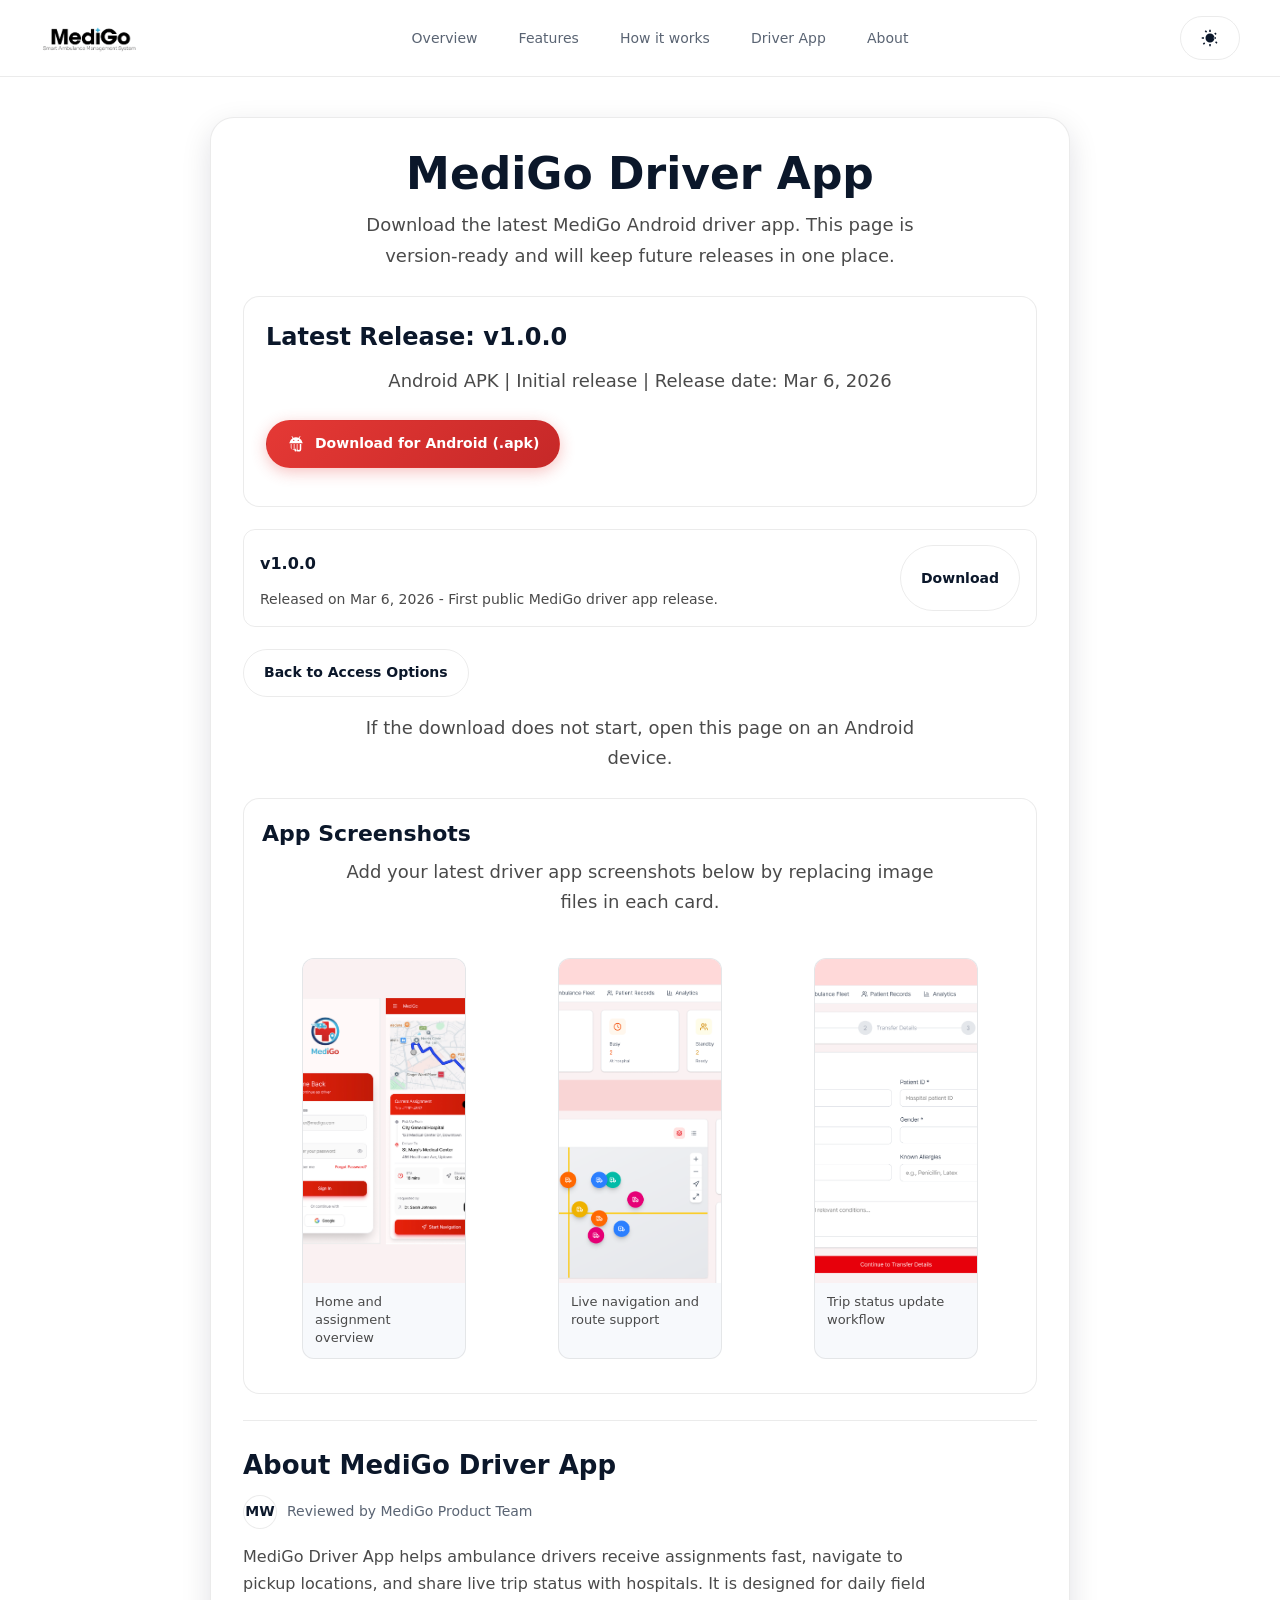
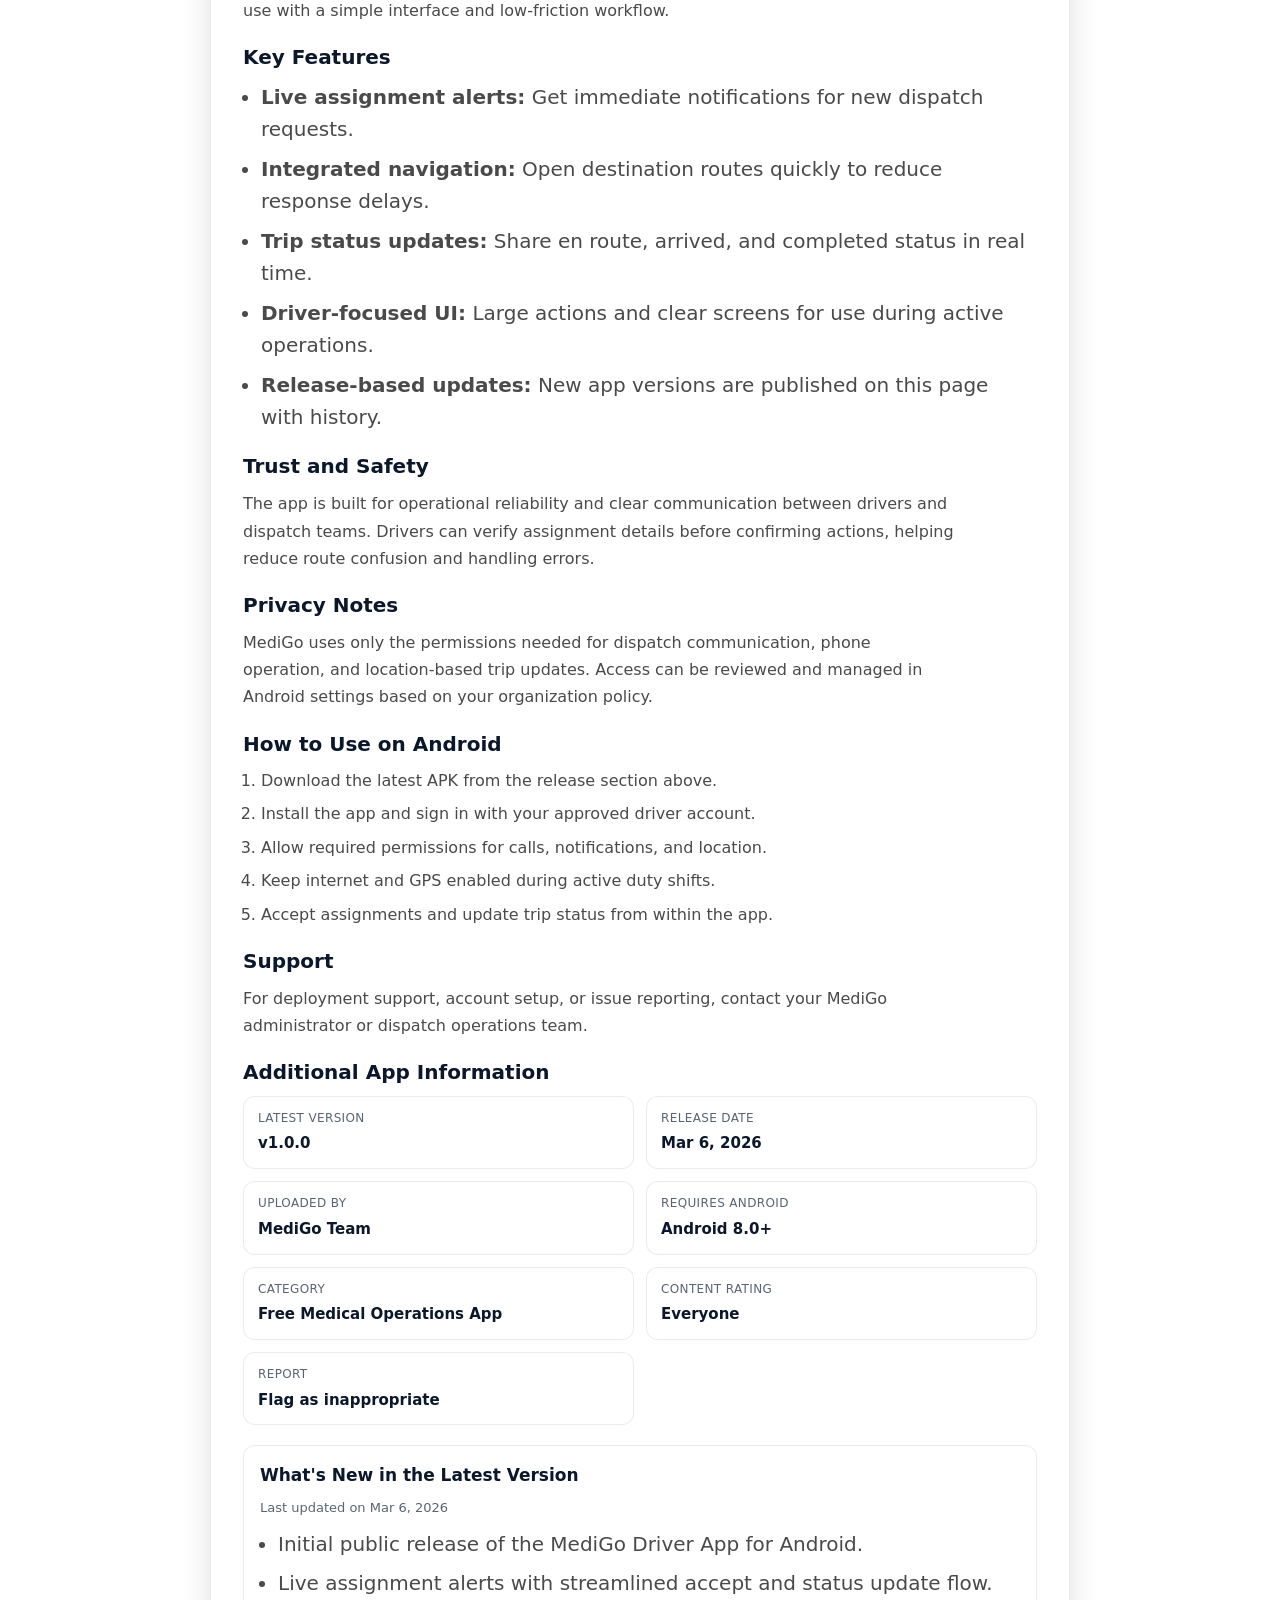
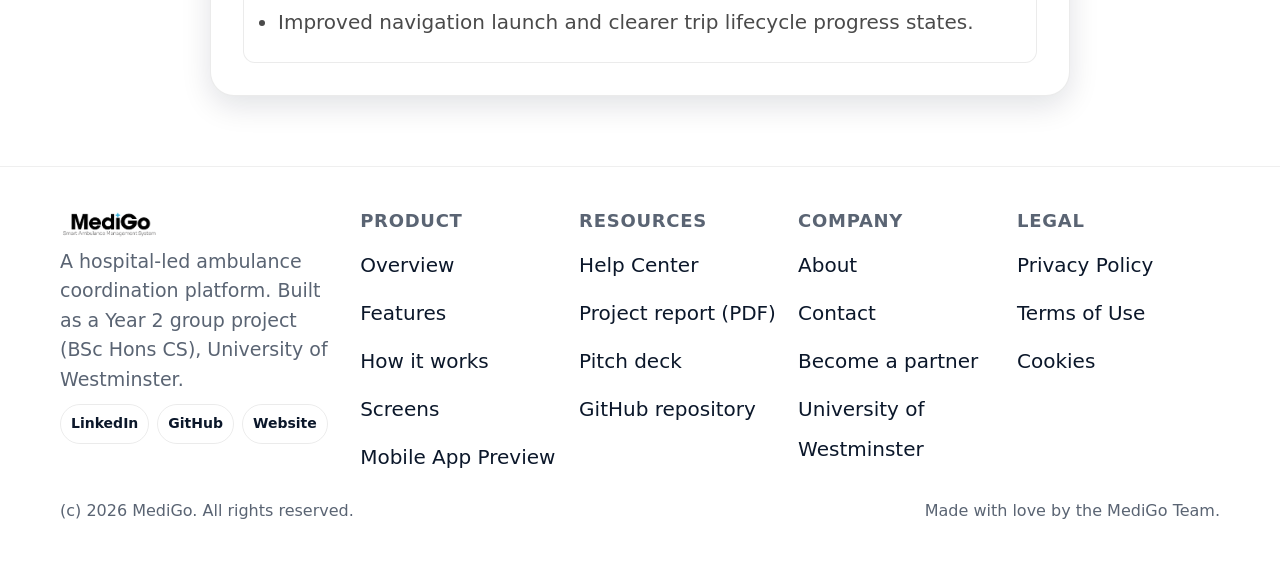
==== driver-app.html @ 5da628c3 "Refactor code structure for improved readability and maintainability" ====
<!DOCTYPE html>
<html lang="en">

<head>
  <meta charset="utf-8" />
  <meta name="viewport" content="width=device-width, initial-scale=1" />
  <title>MediGo Driver App Download</title>
  <meta name="description" content="Download the MediGo driver app for ambulance drivers." />
  <meta name="theme-color" content="#E53935" />
  <link rel="icon" href="./assets/images/ambulance-icon.png" />
  <link rel="stylesheet" href="style.css" />
  <script src="script.js" defer></script>
  <style>
    .driver-page {
      padding: 40px 0 70px;
    }

    .driver-download-card {
      max-width: 860px;
      margin: 0 auto;
      width: 100%;
      padding: 32px;
      border-radius: var(--radius-lg);
      background: var(--surface-elevated);
      border: 1px solid var(--border);
      box-shadow: var(--shadow);
    }

    .driver-download-card h1 {
      margin: 0 0 12px;
      font-size: clamp(30px, 5vw, 44px);
      line-height: 1.1;
      text-align: center;
    }

    .driver-download-card p {
      margin: 0 auto 24px;
      max-width: 52ch;
      color: var(--text-secondary);
      font-size: 18px;
      line-height: 1.7;
      text-align: center;
    }

    .latest-release {
      border: 1px solid var(--border);
      border-radius: var(--radius);
      padding: 22px;
      margin-bottom: 22px;
      background: var(--glass-bg);
    }

    .latest-release h2 {
      margin: 0 0 10px;
      font-size: 24px;
    }

    .release-meta {
      margin: 0 0 16px;
      color: var(--muted);
      font-size: 14px;
    }

    .driver-download-actions {
      display: flex;
      gap: 12px;
      flex-wrap: wrap;
      margin-bottom: 16px;
    }

    .android-icon {
      width: 18px;
      height: 18px;
      flex-shrink: 0;
    }

    .release-list {
      margin: 0 0 22px;
      padding: 0;
      list-style: none;
      display: flex;
      flex-direction: column;
      gap: 12px;
    }

    .release-item {
      border: 1px solid var(--border);
      border-radius: 12px;
      padding: 14px 16px;
      display: flex;
      justify-content: space-between;
      align-items: center;
      flex-wrap: wrap;
      gap: 12px;
    }

    .release-item h3 {
      margin: 0 0 4px;
      font-size: 16px;
    }

    .release-item p {
      margin: 0;
      text-align: left;
      font-size: 14px;
    }

    .screenshots-block {
      margin: 18px 0 24px;
      border: 1px solid var(--border);
      border-radius: var(--radius);
      padding: 18px;
      background: var(--glass-bg);
    }

    .screenshots-block h3 {
      margin: 0 0 6px;
      font-size: 22px;
    }

    .screenshots-sub {
      margin: 0 0 14px;
      color: var(--muted);
      font-size: 14px;
      text-align: left;
      max-width: none;
    }

    .screenshots-grid {
      display: grid;
      grid-template-columns: repeat(3, minmax(180px, 1fr));
      gap: 12px;
    }

    .screenshot-card {
      border: 1px solid var(--border);
      border-radius: 12px;
      overflow: hidden;
      background: var(--surface);
    }

    .screenshot-card img {
      width: 100%;
      aspect-ratio: 9 / 18;
      object-fit: cover;
      display: block;
      background: linear-gradient(145deg, var(--surface), var(--bg-secondary));
    }

    .screenshot-card figcaption {
      padding: 10px 12px;
      color: var(--text-secondary);
      font-size: 13px;
      line-height: 1.4;
    }

    .driver-download-note {
      color: var(--muted);
      font-size: 14px;
      margin: 0;
      text-align: left;
    }

    .info-block {
      margin-top: 26px;
      border-top: 1px solid var(--border);
      padding-top: 24px;
    }

    .info-block h2 {
      margin: 0 0 10px;
      font-size: 26px;
    }

    .info-block h3 {
      margin: 18px 0 8px;
      font-size: 20px;
    }

    .info-block p {
      margin: 0 0 14px;
      max-width: 70ch;
      text-align: left;
      font-size: 16px;
    }

    .review-meta {
      display: flex;
      align-items: center;
      gap: 10px;
      margin: 0 0 14px;
      color: var(--muted);
      font-size: 14px;
    }

    .review-avatar {
      width: 34px;
      height: 34px;
      border-radius: 50%;
      display: inline-grid;
      place-items: center;
      background: var(--glass-bg);
      border: 1px solid var(--border);
      color: var(--text);
      font-weight: 700;
      font-size: 14px;
    }

    .feature-list,
    .steps-list {
      margin: 0 0 14px;
      padding-left: 18px;
      color: var(--text-secondary);
    }

    .feature-list li,
    .steps-list li {
      margin-bottom: 8px;
      line-height: 1.6;
    }

    .meta-grid {
      display: grid;
      grid-template-columns: repeat(2, minmax(220px, 1fr));
      gap: 12px;
      margin: 8px 0 20px;
    }

    .meta-item {
      border: 1px solid var(--border);
      border-radius: 12px;
      padding: 12px 14px;
      background: var(--glass-bg);
    }

    .meta-item .label {
      display: block;
      font-size: 12px;
      color: var(--muted);
      margin-bottom: 4px;
      letter-spacing: 0.03em;
      text-transform: uppercase;
    }

    .meta-item .value {
      font-size: 15px;
      color: var(--text);
      font-weight: 600;
      line-height: 1.5;
    }

    .whats-new {
      border: 1px solid var(--border);
      border-radius: 12px;
      padding: 16px;
      background: var(--glass-bg);
      margin-top: 8px;
    }

    .whats-new h4 {
      margin: 0 0 8px;
      font-size: 17px;
    }

    .whats-new .updated-at {
      margin: 0 0 10px;
      color: var(--muted);
      font-size: 13px;
      text-align: left;
    }

    .whats-new ul {
      margin: 0;
      padding-left: 18px;
      color: var(--text-secondary);
    }

    .whats-new li {
      margin-bottom: 8px;
      line-height: 1.55;
    }

    @media (max-width: 700px) {
      .meta-grid {
        grid-template-columns: 1fr;
      }

      .screenshots-grid {
        grid-template-columns: 1fr;
      }
    }
  </style>
</head>

<body>
  <a href="#main" class="skip-link">Skip to content</a>

  <svg class="svg-sprite" aria-hidden="true">
    <symbol id="i-menu" viewBox="0 0 24 24">
      <path fill="currentColor" d="M3 6h18v2H3V6Zm0 5h18v2H3v-2Zm0 5h18v2H3v-2Z" />
    </symbol>
    <symbol id="i-arrow" viewBox="0 0 24 24">
      <path fill="currentColor" d="m9 6l6 6l-6 6V6Z" />
    </symbol>
    <symbol id="i-sun" viewBox="0 0 24 24">
      <path fill="currentColor"
        d="M6.76 4.84L4.96 3.05l1.41-1.41l1.79 1.8L6.76 4.84ZM1 13h3v-2H1v2Zm10 10h2v-3h-2v3Zm9-10v-2h-3v2h3Zm-2.36-6.95l1.41-1.41l1.8 1.79l-1.41 1.41l-1.8-1.79ZM12 6a6 6 0 1 1 0 12a6 6 0 0 1 0-12Zm-1-5h2v3h-2V1ZM4.22 17.78l-1.8 1.79l1.41 1.41l1.79-1.8l-1.4-1.4ZM18.78 17.78l1.79 1.8l1.41-1.41l-1.8-1.79l-1.4 1.4Z" />
    </symbol>
    <symbol id="i-moon" viewBox="0 0 24 24">
      <path fill="currentColor" d="M21 12.79A9 9 0 1 1 11.21 3A7 7 0 0 0 21 12.79Z" />
    </symbol>
  </svg>

  <header>
    <a class="logo" href="index.html">
      <img id="header-logo-light" src="./assets/images/ambulance-logo1.png" alt="ambulance-logo"
        class="logo-img logo-light" />
      <img id="header-logo-dark" src="./assets/images/ambulance-logo2.png" alt="ambulance-logo"
        class="logo-img logo-dark" />
    </a>
    <nav id="nav" aria-label="Primary">
      <a href="index.html#overview">Overview</a>
      <a href="index.html#features">Features</a>
      <a href="index.html#how">How it works</a>
      <a href="index.html#download" aria-current="page">Driver App</a>
      <a href="about.html">About</a>
    </nav>
    <div class="actions">
      <button class="btn btn-outline theme-toggle" type="button" aria-label="Switch to dark mode">
        <svg width="18" height="18" class="sun">
          <use href="#i-sun" />
        </svg>
        <svg width="18" height="18" class="moon">
          <use href="#i-moon" />
        </svg>
      </button>
      <button id="menu-toggle" class="menu-toggle" aria-label="Toggle menu">
        <svg width="20" height="20">
          <use href="#i-menu" />
        </svg>
      </button>
    </div>
  </header>

  <main id="main" class="driver-page">
    <div class="container">
      <section class="driver-download-card" aria-labelledby="driver-download-title">
        <h1 id="driver-download-title">MediGo Driver App</h1>
        <p>
          Download the latest MediGo Android driver app. This page is version-ready and will keep future releases in
          one place.
        </p>

        <section class="latest-release" aria-labelledby="latest-release-title">
          <h2 id="latest-release-title">Latest Release: v1.0.0</h2>
          <p class="release-meta">Android APK | Initial release | Release date: Mar 6, 2026</p>
          <div class="driver-download-actions">
            <a class="btn btn-primary"
              href="https://firebasestorage.googleapis.com/v0/b/medigo-cs03.firebasestorage.app/o/app-release.apk?alt=media&token=9f7e5827-1c1a-4cfd-a7e0-a17cd33dbfe7"
              target="_blank" rel="noopener noreferrer">
              <svg class="android-icon" viewBox="0 0 24 24" aria-hidden="true">
                <path fill="currentColor"
                  d="M7.4 4.2L6 1.8l.8-.5l1.4 2.4A8.8 8.8 0 0 1 12 3c1.3 0 2.6.3 3.8.7l1.4-2.4l.8.5l-1.4 2.4A8.9 8.9 0 0 1 21 11H3a8.9 8.9 0 0 1 4.4-6.8ZM9 8a.8.8 0 1 0 0-1.6A.8.8 0 0 0 9 8Zm6 0a.8.8 0 1 0 0-1.6A.8.8 0 0 0 15 8ZM4 12h2v6.5a1.5 1.5 0 0 0 3 0V12h1v8.5a1.5 1.5 0 0 0 3 0V12h1v6.5a1.5 1.5 0 0 0 3 0V12h2v6.5a3.5 3.5 0 0 1-7 0v-2.1a3.5 3.5 0 0 1-7 0V12Z" />
              </svg>
              Download for Android (.apk)
            </a>
          </div>
        </section>

        <ul class="release-list" aria-label="App release history">
          <li class="release-item">
            <div>
              <h3>v1.0.0</h3>
              <p>Released on Mar 6, 2026 - First public MediGo driver app release.</p>
            </div>
            <a class="btn btn-outline"
              href="https://firebasestorage.googleapis.com/v0/b/medigo-cs03.firebasestorage.app/o/app-release.apk?alt=media&token=9f7e5827-1c1a-4cfd-a7e0-a17cd33dbfe7"
              target="_blank" rel="noopener noreferrer">
              Download
            </a>
          </li>
          <!-- Add future versions here by copying one .release-item block -->
        </ul>

        <div class="driver-download-actions">
          <a class="btn btn-outline" href="index.html#download">Back to Access Options</a>
        </div>
        <p class="driver-download-note">If the download does not start, open this page on an Android device.</p>

        <section class="screenshots-block" aria-labelledby="screenshots-title">
          <h3 id="screenshots-title">App Screenshots</h3>
          <p class="screenshots-sub">
            Add your latest driver app screenshots below by replacing image files in each card.
          </p>
          <div class="screenshots-grid">
            <figure class="screenshot-card">
              <img src="./assets/images/mobile-app.png" alt="Driver app screenshot 1" loading="lazy" />
              <figcaption>Home and assignment overview</figcaption>
            </figure>
            <figure class="screenshot-card">
              <img src="./assets/images/dashboard.png" alt="Driver app screenshot 2" loading="lazy" />
              <figcaption>Live navigation and route support</figcaption>
            </figure>
            <figure class="screenshot-card">
              <img src="./assets/images/dispatch-console.png" alt="Driver app screenshot 3" loading="lazy" />
              <figcaption>Trip status update workflow</figcaption>
            </figure>
          </div>
        </section>

        <article class="info-block" aria-labelledby="about-driver-app">
          <h2 id="about-driver-app">About MediGo Driver App</h2>
          <div class="review-meta">
            <span class="review-avatar" aria-hidden="true">MW</span>
            <span>Reviewed by MediGo Product Team</span>
          </div>
          <p>
            MediGo Driver App helps ambulance drivers receive assignments fast, navigate to pickup locations, and share
            live trip status with hospitals. It is designed for daily field use with a simple interface and low-friction
            workflow.
          </p>

          <h3>Key Features</h3>
          <ul class="feature-list">
            <li><strong>Live assignment alerts:</strong> Get immediate notifications for new dispatch requests.</li>
            <li><strong>Integrated navigation:</strong> Open destination routes quickly to reduce response delays.</li>
            <li><strong>Trip status updates:</strong> Share en route, arrived, and completed status in real time.</li>
            <li><strong>Driver-focused UI:</strong> Large actions and clear screens for use during active operations.</li>
            <li><strong>Release-based updates:</strong> New app versions are published on this page with history.</li>
          </ul>

          <h3>Trust and Safety</h3>
          <p>
            The app is built for operational reliability and clear communication between drivers and dispatch teams.
            Drivers can verify assignment details before confirming actions, helping reduce route confusion and handling
            errors.
          </p>

          <h3>Privacy Notes</h3>
          <p>
            MediGo uses only the permissions needed for dispatch communication, phone operation, and location-based trip
            updates. Access can be reviewed and managed in Android settings based on your organization policy.
          </p>

          <h3>How to Use on Android</h3>
          <ol class="steps-list">
            <li>Download the latest APK from the release section above.</li>
            <li>Install the app and sign in with your approved driver account.</li>
            <li>Allow required permissions for calls, notifications, and location.</li>
            <li>Keep internet and GPS enabled during active duty shifts.</li>
            <li>Accept assignments and update trip status from within the app.</li>
          </ol>

          <h3>Support</h3>
          <p>
            For deployment support, account setup, or issue reporting, contact your MediGo administrator or dispatch
            operations team.
          </p>

          <h3>Additional App Information</h3>
          <div class="meta-grid" aria-label="Additional app information">
            <div class="meta-item">
              <span class="label">Latest Version</span>
              <span class="value">v1.0.0</span>
            </div>
            <div class="meta-item">
              <span class="label">Release Date</span>
              <span class="value">Mar 6, 2026</span>
            </div>
            <div class="meta-item">
              <span class="label">Uploaded By</span>
              <span class="value">MediGo Team</span>
            </div>
            <div class="meta-item">
              <span class="label">Requires Android</span>
              <span class="value">Android 8.0+</span>
            </div>
            <div class="meta-item">
              <span class="label">Category</span>
              <span class="value">Free Medical Operations App</span>
            </div>
            <div class="meta-item">
              <span class="label">Content Rating</span>
              <span class="value">Everyone</span>
            </div>
            <div class="meta-item">
              <span class="label">Report</span>
              <span class="value">Flag as inappropriate</span>
            </div>
          </div>

          <div class="whats-new" aria-label="Latest release changelog">
            <h4>What's New in the Latest Version</h4>
            <p class="updated-at">Last updated on Mar 6, 2026</p>
            <ul>
              <li>Initial public release of the MediGo Driver App for Android.</li>
              <li>Live assignment alerts with streamlined accept and status update flow.</li>
              <li>Improved navigation launch and clearer trip lifecycle progress states.</li>
            </ul>
          </div>
        </article>
      </section>
    </div>
  </main>

  <footer>
    <div class="container">
      <div class="footer-grid">
        <div class="footer-brand">
          <div class="brand-row">
            <img id="footer-logo-light" src="./assets/images/ambulance-logo1.png" alt="ambulance-logo"
              class="logo-img logo-light" />
            <img id="footer-logo-dark" src="./assets/images/ambulance-logo2.png" alt="ambulance-logo"
              class="logo-img logo-dark" />
          </div>
          <p class="note">
            A hospital-led ambulance coordination platform. Built as a Year 2
            group project (BSc Hons CS), University of Westminster.
          </p>
          <div class="footer-social">
            <a class="btn btn-outline sm" href="#" target="_blank" rel="noopener">LinkedIn</a>
            <a class="btn btn-outline sm" href="https://github.com/SDGP-03/MediGo" target="_blank"
              rel="noopener">GitHub</a>
            <a class="btn btn-outline sm" href="#" target="_blank" rel="noopener">Website</a>
          </div>
        </div>

        <div class="footer-col">
          <h4>Product</h4>
          <ul class="footer-links">
            <li><a href="index.html#overview">Overview</a></li>
            <li><a href="index.html#features">Features</a></li>
            <li><a href="index.html#how">How it works</a></li>
            <li><a href="index.html#screens">Screens</a></li>
            <li><a href="index.html#download">Mobile App Preview</a></li>
          </ul>
        </div>

        <div class="footer-col">
          <h4>Resources</h4>
          <ul class="footer-links">
            <li><a href="index.html#faq">Help Center</a></li>
            <li><a href="#" target="_blank" rel="noopener">Project report (PDF)</a></li>
            <li><a href="#" target="_blank" rel="noopener">Pitch deck</a></li>
            <li><a href="#" target="_blank" rel="noopener">GitHub repository</a></li>
          </ul>
        </div>

        <div class="footer-col">
          <h4>Company</h4>
          <ul class="footer-links">
            <li><a href="about.html">About</a></li>
            <li><a href="index.html#contact">Contact</a></li>
            <li><a href="index.html#contact">Become a partner</a></li>
            <li>
              <a href="https://www.westminster.ac.uk/" target="_blank" rel="noopener">University of Westminster</a>
            </li>
          </ul>
        </div>

        <div class="footer-col">
          <h4>Legal</h4>
          <ul class="footer-links">
            <li><a href="#" target="_blank" rel="noopener">Privacy Policy</a></li>
            <li><a href="#" target="_blank" rel="noopener">Terms of Use</a></li>
            <li><a href="#" target="_blank" rel="noopener">Cookies</a></li>
          </ul>
        </div>
      </div>

      <div class="footer-bottom">
        <div>(c) <span id="year"></span> MediGo. All rights reserved.</div>
        <div>Made with love by the MediGo Team.</div>
      </div>
    </div>
  </footer>

  <button class="to-top" aria-label="Back to top" title="Back to top">
    <svg width="18" height="18" class="flip">
      <use href="#i-arrow" />
    </svg>
  </button>
</body>

</html>
---- style.css ----
/* ========== CSS RESET ========== */
*,
*::before,
*::after {
  box-sizing: border-box;
}

html:focus-within {
  scroll-behavior: smooth;
}

body {
  margin: 0;
  font-family: Inter, system-ui, -apple-system, Segoe UI, Roboto, Helvetica,
    Arial, "Apple Color Emoji", "Segoe UI Emoji";
  color: var(--text);
  background: var(--bg);
  line-height: 1.55;
}

img,
svg {
  display: block;
  max-width: 100%;
  height: auto;
}

a {
  color: inherit;
  text-decoration: none;
}

button,
input,
select,
textarea {
  font: inherit;
  color: inherit;
}

p {
  font-size: 20px;
}

ul li {
  font-size: 20px;
  line-height: 2.5rem;
}

/* ========== THEME BASE - SQ3.IO STYLE ========== */
:root {
  /* Brand Colors */
  --brand: #e53935;
  --brand-600: #d32f2f;
  --brand-700: #c62828;
  --accent: #14b8a6;

  /* Dark Theme (Default - sq3.io style) */
  --bg: #0a0a0a;
  --bg-secondary: #111111;
  --surface: #141414;
  --surface-elevated: #1a1a1a;
  --text: #ffffff;
  --text-secondary: #a1a1a1;
  --muted: #888888;
  --border: rgba(255, 255, 255, 0.08);
  --border-hover: rgba(255, 255, 255, 0.15);

  /* Glassmorphism */
  --glass-bg: rgba(255, 255, 255, 0.03);
  --glass-border: rgba(255, 255, 255, 0.06);
  --glass-shadow: 0 8px 32px rgba(0, 0, 0, 0.4);

  /* Effects */
  --success: #22c55e;
  --warning: #f59e0b;
  --glow: 0 0 40px rgba(229, 57, 53, 0.15);
  --shadow: 0 20px 50px rgba(0, 0, 0, 0.5);
  --radius: 16px;
  --radius-lg: 24px;
  --container: 1200px;
}

/* Light theme (when toggled) */
[data-theme="light"] {
  --bg: #ffffff;
  --bg-secondary: #f8f9fa;
  --surface: #f3f4f6;
  --surface-elevated: #ffffff;
  --text: #0a0a0a;
  --text-secondary: #4a4a4a;
  --muted: #6b7280;
  --border: rgba(0, 0, 0, 0.08);
  --border-hover: rgba(0, 0, 0, 0.15);
  --glass-bg: rgba(255, 255, 255, 0.8);
  --glass-border: rgba(0, 0, 0, 0.06);
  --glass-shadow: 0 8px 32px rgba(0, 0, 0, 0.1);
  --shadow: 0 20px 50px rgba(0, 0, 0, 0.1);
  --glow: 0 0 40px rgba(229, 57, 53, 0.1);
}

/* Remove system preference override - now dark is default */


/* ========== LAYOUT ========== */
.container {
  width: 100%;
  max-width: var(--container);
  margin: 0 auto;
  padding: 0 20px;
}

.surface {
  background: var(--surface);
  border-radius: var(--radius);
  box-shadow: var(--shadow);
}

.svg-sprite {
  position: absolute;
  width: 0;
  height: 0;
  overflow: hidden;
}

.toolbar {
  padding: 12px;
  margin-bottom: 12px;
  display: flex;
  flex-wrap: wrap;
  gap: 10px;
  align-items: center;
  justify-content: space-between;
}

.pad-18 {
  padding: 18px;
}

.benefits {
  display: grid;
  grid-template-columns: repeat(2, 1fr);
  gap: 16px;
}

.row-flex {
  display: flex;
  align-items: center;
  gap: 10px;
}

.btn-row {
  display: flex;
  gap: 8px;
  margin-top: 10px;
}

/* ========== HEADER ========== */
.skip-link {
  position: absolute;
  left: -9999px;
  top: auto;
  width: 1px;
  height: 1px;
  overflow: hidden;
}

.skip-link:focus {
  position: fixed;
  left: 16px;
  top: 16px;
  width: auto;
  height: auto;
  padding: 10px 14px;
  background: var(--text);
  color: var(--bg);
  border-radius: 8px;
  z-index: 9999;
}

header {
  display: flex;
  justify-content: space-between;
  padding: 16px 40px;
  align-items: center;
  position: sticky;
  top: 0;
  backdrop-filter: saturate(180%) blur(20px);
  -webkit-backdrop-filter: saturate(180%) blur(20px);
  background: rgba(10, 10, 10, 0.85);
  border-bottom: 1px solid var(--border);
  z-index: 100;
}

[data-theme="light"] header {
  background: rgba(255, 255, 255, 0.85);
}

.logo {
  display: inline-flex;
  align-items: center;
  gap: 10px;
  font-weight: 800;
  letter-spacing: 0.3px;
}

.logo-img {
  width: 100px;
  border-radius: 10px;
  object-fit: contain;
  flex-shrink: 0;
}

/* Dark theme default - show dark logo */
.logo-light {
  display: none;
}

.logo-dark {
  display: block;
}

/* Light theme - show light logo */
[data-theme="light"] .logo-light {
  display: block;
}

[data-theme="light"] .logo-dark {
  display: none;
}

nav a {
  padding: 10px 18px;
  border-radius: 100px;
  font-size: 14px;
  font-weight: 500;
  color: var(--muted);
  transition: all 0.3s ease;
}

nav a:hover,
nav a:focus {
  color: var(--text);
  background: var(--glass-bg);
}

.actions {
  display: flex;
  align-items: center;
  gap: 10px;
}

.btn {
  display: inline-flex;
  align-items: center;
  justify-content: center;
  gap: 10px;
  padding: 12px 20px;
  border-radius: 100px;
  border: 1px solid transparent;
  cursor: pointer;
  transition: all 0.3s cubic-bezier(0.16, 1, 0.3, 1);
  font-weight: 600;
  font-size: 14px;
}

.btn-primary {
  background: var(--brand);
  color: #fff;
  box-shadow: 0 4px 20px rgba(229, 57, 53, 0.3);
}

.btn-primary:hover {
  background: var(--brand-600);
  transform: translateY(-2px);
  box-shadow: 0 8px 30px rgba(229, 57, 53, 0.4);
}

.btn-outline {
  border-color: var(--border);
  color: var(--text);
  background: transparent;
}

.btn-outline:hover {
  border-color: var(--border-hover);
  background: var(--glass-bg);
  transform: translateY(-2px);
}

.btn.sm {
  padding: 8px 10px;
  font-weight: 700;
}

.menu-toggle {
  display: none;
  border: 1px solid rgba(120, 130, 150, 0.3);
  background: transparent;
  border-radius: 10px;
  padding: 8px 10px;
}

@media (max-width: 1024px) {
  header {
    padding: 14px;
  }

  nav {
    display: none;
    flex-direction: column;
    position: fixed;
    top: 75px;
    left: 0;
    background: var(--bg);
    z-index: 1000;
    width: 100%;
    text-align: center;
    padding-right: 2rem;
  }

  nav a {
    padding: 10px;
  }

  nav.show {
    display: flex;
  }

  .menu-toggle {
    display: block;
  }
}

/* ========== HERO ========== */
.hero {
  padding: 40px 0 20px;
}

.hero .container {
  display: grid;
  grid-template-columns: 1.05fr 0.95fr;
  gap: 40px;
  align-items: center;
}

.eyebrow {
  display: inline-flex;
  align-items: center;
  gap: 8px;
  padding: 6px 10px;
  border-radius: 999px;
  background: color-mix(in oklab, var(--brand) 15%, transparent);
  color: var(--brand-700);
  font-weight: 700;
}

.hero h1 {
  font-size: clamp(32px, 5vw, 54px);
  line-height: 1.05;
  margin: 14px 0 16px;
  letter-spacing: -0.02em;
}

.hero p {
  color: var(--muted);
  font-size: clamp(18px, 2.2vw, 20px);
  margin: 0 0 22px;
}

.cta-row {
  display: flex;
  flex-wrap: wrap;
  gap: 12px;
  align-items: center;
}

.trust-row {
  display: flex;
  gap: 18px;
  align-items: center;
  margin-top: 16px;
  color: var(--muted);
  font-size: 18px;
}

.kpis {
  display: grid;
  grid-template-columns: repeat(3, minmax(120px, 1fr));
  gap: 14px;
  margin-top: 20px;
}

.kpis .tile {
  padding: 14px 16px;
  border-radius: 14px;
  background: var(--surface);
}

.kpis .num {
  font-weight: 900;
  font-size: 24px;
}

.kpis .label {
  color: var(--muted);
  font-size: 18px;
}

/* Phone mock */
.phone {
  position: relative;
  width: min(360px, 100%);
  margin-inline: auto;
  aspect-ratio: 9/19.5;
  border-radius: 34px;
  background: linear-gradient(180deg, #0e1220, #12192b);
  border: 8px solid #111827;
  box-shadow: 0 30px 60px rgba(0, 0, 0, 0.35);
}

.phone::before {
  content: "";
  position: absolute;
  top: 10px;
  left: 50%;
  transform: translateX(-50%);
  width: 36%;
  height: 24px;
  background: #0b1220;
  border-radius: 0 0 16px 16px;
}

.screen {
  position: absolute;
  inset: 8px;
  border-radius: 26px;
  overflow: hidden;
  background: radial-gradient(1200px 400px at -10% -10%,
      rgba(229, 57, 53, 0.35),
      transparent),
    linear-gradient(180deg, #0f172a 10%, #0b1220 90%);
}

.screen .slide {
  position: absolute;
  inset: 0;
  opacity: 0;
  transition: opacity 0.5s ease;
  display: grid;
  place-items: center;
  padding: 16px;
}

.screen .slide.active {
  opacity: 1;
}

.screen .badge {
  position: absolute;
  right: 10px;
  bottom: 10px;
  background: rgba(255, 255, 255, 0.08);
  color: #fff;
  padding: 6px 10px;
  border-radius: 999px;
  font-size: 18px;
}

/* Slide content helpers */
.slide-content {
  display: grid;
  gap: 10px;
  text-align: center;
  color: #e6edf6;
}

/* Compact list styles for features and team pages */
.features-list,
.team-list {
  list-style: none;
  margin: 0;
  padding: 0;
  display: grid;
  gap: 12px;
}

.feature-row,
.member-row {
  display: flex;
  gap: 12px;
  align-items: flex-start;
}

.feature-row .icon {
  flex: 0 0 44px;
  display: flex;
  align-items: center;
  justify-content: center;
}

.feature-row h3,
.member-body h3 {
  margin: 0 0 6px;
  font-size: 18px;
}

.feature-row p,
.member-body .bio {
  margin: 0;
  color: var(--muted);
  font-size: 15px;
}

.member-row .avatar {
  width: 76px;
  height: 76px;
  object-fit: cover;
  border-radius: 8px;
  flex: 0 0 76px;
}

.member-body .role {
  color: var(--muted);
  font-size: 14px;
  margin-bottom: 6px;
}

.tags {
  display: flex;
  gap: 8px;
  flex-wrap: wrap;
  margin-top: 8px;
}

.tag {
  background: color-mix(in oklab, var(--brand) 8%, transparent);
  color: var(--brand-700);
  padding: 6px 8px;
  border-radius: 999px;
  font-weight: 700;
  font-size: 13px;
}

@media (max-width: 700px) {

  .feature-row,
  .member-row {
    flex-direction: column;
    align-items: flex-start;
  }

  .member-row .avatar {
    width: 64px;
    height: 64px;
    flex: 0 0 64px;
  }
}

.slide-title {
  font-weight: 800;
  font-size: 22px;
}

.slide-sub {
  opacity: 0.8;
  font-size: 20px;
}

.icon-center {
  display: block;
  margin-inline: auto;
}

.c-cyan {
  color: #22d3ee;
}

.c-rose {
  color: #f43f5e;
}

.c-green {
  color: #86efac;
}

@media (max-width: 960px) {
  .hero .container {
    grid-template-columns: 1fr;
  }

  .kpis {
    grid-template-columns: repeat(3, 1fr);
  }
}

/* ========== SECTIONS ========== */
section {
  padding: 60px 0;
}

.section-head {
  text-align: center;
  margin-bottom: 28px;
}

.section-head h2 {
  font-size: clamp(26px, 4vw, 36px);
  margin: 0 0 8px;
}

.section-head p {
  margin: 0;
  color: var(--muted);
}

/* Features */
.features {
  display: grid;
  grid-template-columns: repeat(4, 1fr);
  gap: 16px;
}

.feature {
  background: var(--surface);
  border-radius: var(--radius);
  padding: 18px;
  display: grid;
  gap: 10px;
}

.feature .icon {
  width: 38px;
  height: 38px;
  border-radius: 10px;
  background: color-mix(in oklab, var(--brand) 25%, transparent);
  display: grid;
  place-items: center;
  color: var(--brand-700);
}

.feature h3 {
  margin: 0;
  font-size: 20px;
}

.feature p {
  margin: 0;
  color: var(--muted);
  font-size: 20px;
}

@media (max-width: 1024px) {
  .features {
    grid-template-columns: repeat(3, 1fr);
  }
}

@media (max-width: 700px) {
  .features {
    grid-template-columns: 1fr;
  }
}

/* How it works */
.steps {
  display: grid;
  grid-template-columns: repeat(3, 1fr);
  gap: 16px;
}

.step {
  padding: 18px;
  border-radius: var(--radius);
  background: var(--surface);
  display: grid;
  gap: 8px;
}

.step .num {
  width: 28px;
  height: 28px;
  border-radius: 8px;
  background: var(--brand);
  color: #fff;
  display: grid;
  place-items: center;
  font-weight: 800;
}

.step p {
  margin: 0;
  color: var(--muted);
}

@media (max-width: 900px) {
  .steps {
    grid-template-columns: 1fr;
  }
}

/* Screens / Slider */
.slider {
  position: relative;
  overflow: hidden;
  border-radius: var(--radius);
}

.slider-track {
  display: grid;
  grid-auto-flow: column;
  grid-auto-columns: 100%;
  transition: transform 0.4s ease;
}

.slide-card {
  display: grid;
  grid-template-columns: 1fr 1fr;
  gap: 20px;
  padding: 18px;
  background: var(--surface);
  align-items: center;
}

.slide-card .img {
  aspect-ratio: 16/10;
  border-radius: 12px;
  background: linear-gradient(120deg,
      rgba(229, 57, 53, 0.15),
      rgba(20, 184, 166, 0.1));
  border: 1px solid rgba(120, 130, 150, 0.18);
}

.slide-card h3 {
  margin: 0 0 6px;
}

.slide-card p {
  margin: 0;
  color: var(--muted);
}

.slider-nav {
  position: absolute;
  inset: auto 0 10px 0;
  display: flex;
  justify-content: center;
  gap: 8px;
}

.dot {
  width: 10px;
  height: 10px;
  border-radius: 50%;
  background: rgba(120, 130, 150, 0.4);
  border: none;
  cursor: pointer;
}

.dot.active {
  background: var(--brand);
}

.slider-arrows {
  position: absolute;
  inset: 0;
  display: flex;
  align-items: center;
  justify-content: space-between;
  pointer-events: none;
}

.arrow {
  pointer-events: all;
  border: 1px solid rgba(120, 130, 150, 0.35);
  background: var(--bg);
  width: 38px;
  height: 38px;
  border-radius: 50%;
  display: grid;
  place-items: center;
  cursor: pointer;
  margin: 0 8px;
}

.arrow.flip {
  transform: rotate(180deg);
}

@media (max-width: 900px) {
  .slide-card {
    grid-template-columns: 1fr;
  }
}

/* Coverage */
.chips {
  display: flex;
  flex-wrap: wrap;
  gap: 10px;
  justify-content: center;
}

.chip {
  border: 1px solid rgba(120, 130, 150, 0.25);
  padding: 8px 12px;
  border-radius: 999px;
  background: rgba(120, 130, 150, 0.06);
}

/* Testimonials */
.testi {
  display: grid;
  grid-template-columns: repeat(3, 1fr);
  gap: 16px;
}

.quote {
  background: var(--surface);
  border-radius: var(--radius);
  padding: 18px;
  display: grid;
  gap: 8px;
}

.quote p {
  margin: 0;
}

.quote .who {
  color: var(--muted);
  font-size: 20px;
}

@media (max-width: 900px) {
  .testi {
    grid-template-columns: 1fr;
  }
}

/* Pricing */
.pricing {
  display: grid;
  grid-template-columns: repeat(3, 1fr);
  gap: 16px;
}

.plan {
  background: var(--surface);
  border-radius: var(--radius);
  padding: 18px;
  display: grid;
  gap: 12px;
  border: 1px solid rgba(120, 130, 150, 0.15);
}

.price {
  font-weight: 900;
  font-size: 28px;
}

.plan ul {
  list-style: none;
  margin: 0;
  padding: 0;
  display: grid;
  gap: 8px;
  color: var(--muted);
}

@media (max-width: 1000px) {
  .pricing {
    grid-template-columns: 1fr;
  }
}

/* FAQ */
.faq {
  max-width: 900px;
  margin: 0 auto;
  display: grid;
  gap: 10px;
}

details {
  background: var(--surface);
  border-radius: var(--radius);
  padding: 14px 16px;
  border: 1px solid rgba(120, 130, 150, 0.18);
}

details summary {
  cursor: pointer;
  font-size: 20px;
  font-weight: 700;
}

details[open] {
  border-color: var(--brand);
}

/* Contact */
.contact {
  display: grid;
  grid-template-columns: 1.1fr 0.9fr;
  gap: 20px;
  align-items: start;
}

.form {
  background: var(--surface);
  border-radius: var(--radius);
  padding: 18px;
  display: grid;
  gap: 12px;
}

.row {
  display: grid;
  grid-template-columns: 1fr 1fr;
  gap: 12px;
}

label {
  font-size: 20px;
  color: var(--muted);
}

input,
textarea {
  width: 100%;
  padding: 12px 12px;
  border-radius: 10px;
  border: 1px solid rgba(120, 130, 150, 0.25);
  background: transparent;
  color: var(--text);
}

textarea {
  min-height: 120px;
  resize: vertical;
}

.note {
  font-size: 19px;
  color: var(--muted);
}

@media (max-width: 960px) {
  .contact {
    grid-template-columns: 1fr;
  }

  .row {
    grid-template-columns: 1fr;
  }
}

/* Footer */
footer {
  padding: 40px 0;
  border-top: 1px solid rgba(100, 100, 100, 0.1);
  color: var(--muted);
}

/* Reveal on scroll */
.reveal {
  opacity: 0;
  transform: translateY(14px);
  transition: 0.5s ease;
}

.reveal.show {
  opacity: 1;
  transform: translateY(0);
}

/* Back to top */
.to-top {
  position: fixed;
  right: 16px;
  bottom: 16px;
  width: 44px;
  height: 44px;
  border-radius: 50%;
  background: var(--brand);
  color: #fff;
  display: grid;
  place-items: center;
  border: none;
  box-shadow: var(--shadow);
  opacity: 0;
  transform: translateY(10px);
  pointer-events: none;
  /* default: not clickable when hidden */
  transition: 0.25s ease;
  z-index: 1000;
  /* stay above content */
}

.to-top.show {
  opacity: 1;
  transform: translateY(0);
  pointer-events: auto;
  /* make it clickable when visible */
}

svg.flip {
  transform: rotate(180deg);
}

/* ========== ABOUT / TEAM ========== */
.team-grid {
  display: grid;
  grid-template-columns: repeat(auto-fit, minmax(min(100%, 400px), 1fr));
  gap: 24px;
  width: 100%;
}

#team .container {
  max-width: 100%;
  padding: 0 40px;
}

#team {
  padding: 80px 0;
}

.member-card {
  display: grid;
  grid-template-columns: 120px 1fr;
  gap: 20px;
  background: var(--surface);
  border-radius: var(--radius);
  box-shadow: var(--shadow);
  padding: 24px;
  align-items: center;
  border: 1px solid rgba(120, 130, 150, 0.12);
  transition: all 0.4s cubic-bezier(0.16, 1, 0.3, 1);
  height: 100%;
}

.member-card:hover {
  transform: translateY(-6px);
  box-shadow: 0 20px 40px rgba(0, 0, 0, 0.15);
  border-color: rgba(229, 57, 53, 0.2);
}

@media (max-width: 640px) {
  #team .container {
    padding: 0 20px;
  }

  .team-grid {
    grid-template-columns: 1fr;
  }

  .member-card {
    grid-template-columns: 1fr;
    text-align: center;
    padding: 20px;
  }

  .member-card .avatar {
    order: 1;
    margin: 0 auto 10px;
    width: 100px;
    height: 100px;
  }

  .member-card .member-body {
    order: 2;
  }

  .member-card .social {
    justify-content: center;
  }

  .tags {
    justify-content: center;
  }
}

.member-card {
  display: grid;
  grid-template-columns: 140px 1fr;
  gap: 14px;
  background: var(--surface);
  border-radius: var(--radius);
  box-shadow: var(--shadow);
  padding: 16px;
  align-items: center;
  border: 1px solid rgba(120, 130, 150, 0.12);
}

.avatar {
  width: 140px;
  height: 140px;
  border-radius: 50%;
  display: grid;
  place-items: center;
  background: color-mix(in oklab, var(--brand) 20%, transparent);
  color: var(--brand-700);
  font-weight: 900;
  font-size: 22px;
}

.member-name {
  margin: 0;
}

.role {
  color: var(--muted);
  font-weight: 600;
  margin: 2px 0 6px;
}

.bio {
  margin: 0 0 10px;
  color: var(--text);
}

.tags {
  display: flex;
  flex-wrap: wrap;
  gap: 6px;
  margin-bottom: 10px;
}

.tag {
  font-size: 18px;
  padding: 4px 8px;
  border-radius: 999px;
  border: 1px solid rgba(120, 130, 150, 0.2);
  background: rgba(120, 130, 150, 0.06);
}

.social {
  display: flex;
  flex-wrap: wrap;
  gap: 8px;
}

/* ========== FOOTER GRID ========== */
.footer-grid {
  display: grid;
  grid-template-columns: 1.4fr repeat(4, 1fr);
  gap: 16px;
}

@media (max-width: 1000px) {
  .footer-grid {
    grid-template-columns: repeat(2, 1fr);
  }
}

@media (max-width: 640px) {
  h3 {
    display: block;
    font-size: 16px;
    margin-block-start: 0.2rem;
    margin-block-end: 0.2rem;
  }

  p {
    font-size: 16px;
  }

  ul li {
    font-size: 15px;
    line-height: 1.4rem;
  }

  .hero p {
    font-size: clamp(16px);
  }

  .hero .container {
    gap: 40px;
  }

  .trust-row {
    font-size: 14px;
  }

  .kpis .label {
    font-size: 12px;
  }

  section {
    padding: 40px 0;
  }

  .screen .badge {
    font-size: 12px;
  }

  .slide-title {
    font-size: 20px;
  }

  .slide-sub {
    font-size: 14px;
  }

  .slide-title {
    font-size: 20px;
  }

  .slide-sub {
    font-size: 14px;
  }

  .quote .who {
    font-size: 14px;
  }

  label {
    font-size: 14px;
  }

  .note {
    font-size: 15px;
  }

  .tag {
    font-size: 12px;
  }

  .feature h3 {
    font-size: 18px;
  }

  .feature p {
    font-size: 16px;
  }

  .footer-col h4 {
    font-size: 14px;
  }

  .benefits {
    grid-template-columns: 1fr;
  }

  .footer-grid {
    grid-template-columns: 1fr;
  }

  .phone {
    width: 85%;
  }

  .price {
    font-size: 22px;
  }

  .btn {
    padding: 8px 14px;
  }

  details summary {
    font-size: 16px;
  }
}

.footer-brand .brand-row {
  display: flex;
  align-items: center;
  gap: 10px;
  margin-bottom: 8px;
}

.footer-brand p {
  margin: 0 0 10px;
}

.footer-col h4 {
  margin: 0 0 10px;
  font-size: 18px;
  text-transform: uppercase;
  letter-spacing: 0.04em;
  color: var(--muted);
}

.footer-links {
  list-style: none;
  margin: 0;
  padding: 0;
  display: grid;
  gap: 8px;
}

.footer-links a {
  color: var(--text);
}

.footer-links a:hover {
  text-decoration: underline;
}

.footer-social {
  display: flex;
  flex-wrap: wrap;
  gap: 8px;
}

.footer-bottom {
  display: flex;
  flex-wrap: wrap;
  align-items: center;
  justify-content: space-between;
  gap: 10px;
  margin-top: 22px;
  color: var(--muted);
}

/* ========== THEME TOGGLE & OVERRIDES ========== */
:root {
  color-scheme: light;
}

:root[data-theme="dark"] {
  color-scheme: dark;
}

:root[data-theme="light"] {
  --bg: #ffffff;
  --surface: #f7f9fc;
  --text: #0b172a;
  --muted: #5a6473;
  --shadow: 0 10px 30px rgba(9, 20, 40, 0.12);
}

:root[data-theme="dark"] {
  --bg: #0b1220;
  --surface: #0f1a2b;
  --text: #e6edf6;
  --muted: #9aa4b2;
  --shadow: 0 10px 30px rgba(0, 0, 0, 0.4);
}

/* Toggle icon visibility */
.theme-toggle .sun {
  display: inline;
}

.theme-toggle .moon {
  display: none;
}

[data-theme="dark"] .theme-toggle .sun {
  display: none;
}

[data-theme="dark"] .theme-toggle .moon {
  display: inline;
}

/* ========== BUSINESS-FOCUSED STYLES ========== */

/* Enhanced KPI Tiles with Gradient */
.kpis .tile {
  padding: 18px 20px;
  border-radius: 16px;
  background: linear-gradient(135deg, var(--surface) 0%, color-mix(in oklab, var(--surface) 90%, var(--brand)) 100%);
  border: 1px solid rgba(120, 130, 150, 0.12);
  transition: transform 0.3s ease, box-shadow 0.3s ease;
}

.kpis .tile:hover {
  transform: translateY(-4px);
  box-shadow: var(--shadow);
}

.kpis .num {
  font-weight: 900;
  font-size: 32px;
  color: var(--brand);
}

.kpis .num .counter {
  background: linear-gradient(135deg, var(--brand) 0%, var(--brand-700) 100%);
  -webkit-background-clip: text;
  -webkit-text-fill-color: transparent;
  background-clip: text;
}

/* Counter Animation */
.counter {
  display: inline-block;
}

/* ROI Calculator Section */
.roi-section {
  background: linear-gradient(180deg, var(--bg) 0%, var(--surface) 100%);
  padding: 80px 0;
}

.roi-calculator {
  background: var(--surface);
  border-radius: 20px;
  padding: 32px;
  box-shadow: 0 20px 60px rgba(0, 0, 0, 0.12);
  border: 1px solid rgba(120, 130, 150, 0.1);
}

.roi-inputs {
  display: grid;
  grid-template-columns: repeat(3, 1fr);
  gap: 24px;
  margin-bottom: 32px;
}

.roi-input-group {
  display: flex;
  flex-direction: column;
  gap: 8px;
}

.roi-input-group label {
  font-weight: 700;
  font-size: 14px;
  text-transform: uppercase;
  letter-spacing: 0.05em;
  color: var(--muted);
}

.roi-input-group input {
  padding: 16px;
  font-size: 24px;
  font-weight: 700;
  text-align: center;
  border-radius: 12px;
  border: 2px solid rgba(120, 130, 150, 0.2);
  background: var(--bg);
  transition: border-color 0.3s ease, box-shadow 0.3s ease;
}

.roi-input-group input:focus {
  outline: none;
  border-color: var(--brand);
  box-shadow: 0 0 0 4px rgba(229, 57, 53, 0.15);
}

.input-hint {
  font-size: 12px;
  color: var(--muted);
  text-align: center;
}

.roi-results {
  display: grid;
  grid-template-columns: 1.2fr 1fr 1fr;
  gap: 20px;
  margin-bottom: 28px;
}

.roi-result-card {
  padding: 24px;
  border-radius: 16px;
  background: var(--bg);
  text-align: center;
  border: 1px solid rgba(120, 130, 150, 0.1);
  transition: transform 0.3s ease;
}

.roi-result-card:hover {
  transform: translateY(-2px);
}

.roi-result-card.highlight {
  background: linear-gradient(135deg, var(--brand) 0%, var(--brand-700) 100%);
  color: #fff;
  border: none;
}

.roi-value {
  font-size: 36px;
  font-weight: 900;
  margin-bottom: 8px;
  line-height: 1.1;
}

.roi-result-card.highlight .roi-value {
  font-size: 42px;
}

.roi-label {
  font-size: 14px;
  text-transform: uppercase;
  letter-spacing: 0.04em;
  opacity: 0.85;
}

.roi-cta {
  text-align: center;
}

@media (max-width: 900px) {
  .roi-inputs {
    grid-template-columns: 1fr;
  }

  .roi-results {
    grid-template-columns: 1fr;
  }

  .roi-result-card.highlight {
    order: -1;
  }
}

/* Business Testimonials */
.business-quote {
  position: relative;
  padding-top: 28px;
}

.quote-metric {
  position: absolute;
  top: -8px;
  left: 18px;
  padding: 6px 14px;
  background: linear-gradient(135deg, var(--brand) 0%, var(--brand-700) 100%);
  color: #fff;
  font-weight: 700;
  font-size: 13px;
  text-transform: uppercase;
  letter-spacing: 0.04em;
  border-radius: 999px;
  box-shadow: 0 4px 12px rgba(229, 57, 53, 0.3);
}

.business-quote .who {
  display: flex;
  flex-direction: column;
  gap: 4px;
  font-size: 14px;
}

.business-quote .who strong {
  font-size: 16px;
  color: var(--text);
}

.business-quote .who span {
  color: var(--muted);
  font-size: 13px;
}

/* Enhanced Pricing Cards for Enterprise */
.plan {
  transition: transform 0.3s ease, box-shadow 0.3s ease;
}

.plan:hover {
  transform: translateY(-6px);
  box-shadow: 0 20px 40px rgba(0, 0, 0, 0.15);
}

/* Premium Button Styling */
.btn-primary {
  background: linear-gradient(135deg, var(--brand) 0%, var(--brand-700) 100%);
  box-shadow: 0 4px 15px rgba(229, 57, 53, 0.3);
  transition: all 0.3s ease;
}

.btn-primary:hover {
  background: linear-gradient(135deg, var(--brand-600) 0%, var(--brand-700) 100%);
  box-shadow: 0 6px 20px rgba(229, 57, 53, 0.4);
  transform: translateY(-2px);
}

/* Trust Badge Animation */
.trust-row {
  animation: fadeInUp 0.8s ease 0.5s both;
}

@keyframes fadeInUp {
  from {
    opacity: 0;
    transform: translateY(10px);
  }

  to {
    opacity: 1;
    transform: translateY(0);
  }
}

/* Enhanced Feature Cards */
.feature-row {
  padding: 16px;
  border-radius: 12px;
  background: var(--surface);
  border: 1px solid rgba(120, 130, 150, 0.08);
  transition: all 0.3s ease;
}

.feature-row:hover {
  background: color-mix(in oklab, var(--surface) 95%, var(--brand));
  transform: translateX(4px);
  border-color: rgba(229, 57, 53, 0.2);
}

/* Enterprise Badge */
.eyebrow {
  animation: pulse 2s ease-in-out infinite;
}

@keyframes pulse {

  0%,
  100% {
    opacity: 1;
  }

  50% {
    opacity: 0.85;
  }
}

/* ========== MODERN UI ANIMATIONS ========== */

/* Staggered Reveal Animation */
.reveal {
  opacity: 0;
  transform: translateY(30px);
  transition: opacity 0.8s cubic-bezier(0.16, 1, 0.3, 1),
    transform 0.8s cubic-bezier(0.16, 1, 0.3, 1);
}

.reveal.show {
  opacity: 1;
  transform: translateY(0);
}

/* Staggered delays for children */
.reveal:nth-child(1) {
  transition-delay: 0ms;
}

.reveal:nth-child(2) {
  transition-delay: 100ms;
}

.reveal:nth-child(3) {
  transition-delay: 200ms;
}

.reveal:nth-child(4) {
  transition-delay: 300ms;
}

.reveal:nth-child(5) {
  transition-delay: 400ms;
}

/* Hero Title Animation */
.hero h1 {
  animation: slideUp 1s cubic-bezier(0.16, 1, 0.3, 1) 0.2s both;
}

.hero p {
  animation: slideUp 1s cubic-bezier(0.16, 1, 0.3, 1) 0.4s both;
}

.cta-row {
  animation: slideUp 1s cubic-bezier(0.16, 1, 0.3, 1) 0.6s both;
}

@keyframes slideUp {
  from {
    opacity: 0;
    transform: translateY(40px);
  }

  to {
    opacity: 1;
    transform: translateY(0);
  }
}

/* Floating Animation for Phone Mock */
.phone {
  animation: float 6s ease-in-out infinite;
}

@keyframes float {

  0%,
  100% {
    transform: translateY(0px);
  }

  50% {
    transform: translateY(-15px);
  }
}

/* 3D Card Tilt Effect */
.surface,
.plan,
.quote,
.step,
.feature-row {
  transition: transform 0.4s cubic-bezier(0.16, 1, 0.3, 1),
    box-shadow 0.4s cubic-bezier(0.16, 1, 0.3, 1);
  transform-style: preserve-3d;
}

.surface:hover,
.plan:hover,
.quote:hover,
.step:hover {
  transform: translateY(-8px) rotateX(2deg);
  box-shadow: 0 25px 50px rgba(0, 0, 0, 0.15);
}

/* Gradient Animation on Hero */
.hero::before {
  content: '';
  position: absolute;
  inset: 0;
  background: radial-gradient(ellipse 80% 50% at 50% -20%,
      rgba(229, 57, 53, 0.15),
      transparent 70%);
  pointer-events: none;
  animation: gradientPulse 8s ease-in-out infinite;
}

@keyframes gradientPulse {

  0%,
  100% {
    opacity: 0.5;
    transform: scale(1);
  }

  50% {
    opacity: 1;
    transform: scale(1.1);
  }
}

.hero {
  position: relative;
  overflow: hidden;
}

/* Animated Gradient Border */
.roi-calculator {
  position: relative;
  overflow: hidden;
}

.roi-calculator::before {
  content: '';
  position: absolute;
  top: -2px;
  left: -2px;
  right: -2px;
  bottom: -2px;
  background: linear-gradient(45deg,
      var(--brand),
      var(--accent),
      var(--brand-700),
      var(--accent),
      var(--brand));
  background-size: 400% 400%;
  animation: gradientBorder 8s ease infinite;
  border-radius: 22px;
  z-index: -1;
  opacity: 0.5;
}

@keyframes gradientBorder {
  0% {
    background-position: 0% 50%;
  }

  50% {
    background-position: 100% 50%;
  }

  100% {
    background-position: 0% 50%;
  }
}

/* Button Shine Effect */
.btn-primary {
  position: relative;
  overflow: hidden;
}

.btn-primary::after {
  content: '';
  position: absolute;
  top: -50%;
  left: -100%;
  width: 100%;
  height: 200%;
  background: linear-gradient(90deg,
      transparent,
      rgba(255, 255, 255, 0.3),
      transparent);
  transition: left 0.6s ease;
}

.btn-primary:hover::after {
  left: 100%;
}

/* Smooth Scale on Button Hover */
.btn {
  transition: all 0.3s cubic-bezier(0.16, 1, 0.3, 1);
}

.btn:hover {
  transform: translateY(-3px) scale(1.02);
}

.btn:active {
  transform: translateY(-1px) scale(0.98);
}

/* Glowing Focus States */
.btn:focus-visible,
input:focus-visible,
textarea:focus-visible {
  outline: none;
  box-shadow: 0 0 0 3px rgba(229, 57, 53, 0.3),
    0 0 20px rgba(229, 57, 53, 0.2);
}

/* Icon Hover Animation */
.feature-row .icon svg,
.step .num {
  transition: transform 0.4s cubic-bezier(0.16, 1, 0.3, 1);
}

.feature-row:hover .icon svg {
  transform: scale(1.2) rotate(5deg);
}

.step:hover .num {
  transform: scale(1.15);
}

/* Text Glow on Hover */
.nav a {
  position: relative;
  transition: color 0.3s ease;
}

nav a::after {
  content: '';
  position: absolute;
  bottom: -4px;
  left: 0;
  width: 0;
  height: 2px;
  background: linear-gradient(90deg, var(--brand), var(--accent));
  transition: width 0.3s cubic-bezier(0.16, 1, 0.3, 1);
}

nav a:hover::after {
  width: 100%;
}

/* Chip Hover Effect */
.chip {
  transition: all 0.3s cubic-bezier(0.16, 1, 0.3, 1);
}

.chip:hover {
  transform: translateY(-3px) scale(1.05);
  background: color-mix(in oklab, var(--brand) 15%, transparent);
  border-color: var(--brand);
  box-shadow: 0 8px 20px rgba(229, 57, 53, 0.15);
}

/* Smooth Accordion Animation */
details {
  transition: all 0.3s cubic-bezier(0.16, 1, 0.3, 1);
}

details summary {
  transition: color 0.3s ease;
}

details summary:hover {
  color: var(--brand);
}

details[open] {
  transform: scale(1.01);
}

/* ROI Result Cards Animation */
.roi-result-card {
  transition: all 0.4s cubic-bezier(0.16, 1, 0.3, 1);
}

.roi-result-card:hover {
  transform: translateY(-8px) scale(1.02);
  box-shadow: 0 20px 40px rgba(0, 0, 0, 0.12);
}

.roi-result-card.highlight:hover {
  box-shadow: 0 20px 50px rgba(229, 57, 53, 0.35);
}

/* Quote Card Shimmer */
.business-quote {
  position: relative;
  overflow: hidden;
}

.business-quote::after {
  content: '';
  position: absolute;
  top: 0;
  left: -100%;
  width: 50%;
  height: 100%;
  background: linear-gradient(90deg,
      transparent,
      rgba(255, 255, 255, 0.05),
      transparent);
  animation: shimmer 3s ease-in-out infinite;
}

@keyframes shimmer {
  0% {
    left: -100%;
  }

  100% {
    left: 200%;
  }
}

/* Glassmorphism Enhancement */
header {
  backdrop-filter: saturate(200%) blur(20px);
  -webkit-backdrop-filter: saturate(200%) blur(20px);
}

/* Logo Hover Animation */
.logo:hover .logo-img {
  animation: logoWiggle 0.5s ease;
}

@keyframes logoWiggle {

  0%,
  100% {
    transform: rotate(0deg);
  }

  25% {
    transform: rotate(-3deg);
  }

  75% {
    transform: rotate(3deg);
  }
}

/* Smooth Page Load Animation */
body {
  animation: pageLoad 0.6s ease-out;
}

@keyframes pageLoad {
  from {
    opacity: 0;
  }

  to {
    opacity: 1;
  }
}

/* Parallax-like effect on scroll for sections */
section {
  transition: transform 0.1s ease-out;
}

/* Slider Card Animation */
.slide-card {
  transition: transform 0.4s cubic-bezier(0.16, 1, 0.3, 1);
}

.slide-card:hover {
  transform: scale(1.02);
}

/* Arrow Button Pulse */
.arrow {
  transition: all 0.3s cubic-bezier(0.16, 1, 0.3, 1);
}

.arrow:hover {
  transform: scale(1.15);
  border-color: var(--brand);
  box-shadow: 0 0 15px rgba(229, 57, 53, 0.3);
}

.arrow.flip:hover {
  transform: rotate(180deg) scale(1.15);
}

/* Input Field Animation */
.roi-input-group input {
  transition: all 0.3s cubic-bezier(0.16, 1, 0.3, 1);
}

.roi-input-group input:hover {
  border-color: rgba(229, 57, 53, 0.5);
}

.roi-input-group input:focus {
  transform: scale(1.02);
}

/* Footer Link Animations */
.footer-links a {
  position: relative;
  display: inline-block;
  transition: transform 0.3s ease, color 0.3s ease;
}

.footer-links a:hover {
  transform: translateX(5px);
  color: var(--brand);
}

/* Social Button Pop */
.footer-social .btn:hover {
  transform: translateY(-5px) scale(1.05);
  box-shadow: 0 10px 25px rgba(0, 0, 0, 0.15);
}

/* Smooth Counter Value */
.counter {
  display: inline-block;
  transition: transform 0.3s cubic-bezier(0.16, 1, 0.3, 1);
}

.kpis .tile:hover .counter {
  transform: scale(1.1);
}

/* Back to Top Button Animation */
.to-top {
  transition: all 0.4s cubic-bezier(0.16, 1, 0.3, 1);
}

.to-top:hover {
  transform: translateY(-5px) scale(1.1);
  box-shadow: 0 15px 35px rgba(229, 57, 53, 0.4);
}

/* Reduce motion for accessibility */
@media (prefers-reduced-motion: reduce) {

  *,
  *::before,
  *::after {
    animation-duration: 0.01ms !important;
    animation-iteration-count: 1 !important;
    transition-duration: 0.01ms !important;
  }

  .phone {
    animation: none;
  }
}

/* ========== PROFESSIONAL SECTIONS ========== */

.section-professional {
  padding: 80px 0;
}

.section-professional.alt-bg {
  background: var(--surface);
}

/* Section Label */
.section-label {
  display: inline-block;
  font-size: 12px;
  font-weight: 700;
  text-transform: uppercase;
  letter-spacing: 0.15em;
  color: var(--brand);
  margin-bottom: 12px;
  position: relative;
  padding-left: 24px;
}

.section-label::before {
  content: '';
  position: absolute;
  left: 0;
  top: 50%;
  transform: translateY(-50%);
  width: 16px;
  height: 2px;
  background: var(--brand);
}

.section-subtitle {
  max-width: 600px;
  margin: 0 auto;
  font-size: 18px;
  text-align: center;
}

/* Value Grid - for Overview section */
.value-grid {
  display: grid;
  grid-template-columns: repeat(3, 1fr);
  gap: 48px;
  margin-top: 48px;
}

.value-item {
  display: flex;
  gap: 20px;
  align-items: flex-start;
}

.value-icon {
  flex: 0 0 56px;
  width: 56px;
  height: 56px;
  display: flex;
  align-items: center;
  justify-content: center;
  border-radius: 12px;
  background: linear-gradient(135deg, rgba(229, 57, 53, 0.1) 0%, rgba(229, 57, 53, 0.05) 100%);
  color: var(--brand);
  transition: all 0.4s cubic-bezier(0.16, 1, 0.3, 1);
}

.value-item:hover .value-icon {
  background: var(--brand);
  color: #fff;
  transform: scale(1.1);
}

.value-content h4 {
  margin: 0 0 8px;
  font-size: 18px;
  font-weight: 700;
  color: var(--text);
}

.value-content p {
  margin: 0;
  font-size: 15px;
  color: var(--muted);
  line-height: 1.6;
}

@media (max-width: 900px) {
  .value-grid {
    grid-template-columns: 1fr;
    gap: 32px;
  }
}

/* Problem Grid - for Challenges section */
.problem-grid {
  display: grid;
  grid-template-columns: repeat(3, 1fr);
  gap: 32px;
  margin-top: 48px;
}

.problem-item {
  position: relative;
  padding: 32px 24px;
  border-left: 3px solid var(--brand);
  background: transparent;
  transition: all 0.4s cubic-bezier(0.16, 1, 0.3, 1);
}

.problem-item:hover {
  background: color-mix(in oklab, var(--bg) 80%, var(--brand));
  border-left-width: 5px;
  padding-left: 22px;
}

.problem-number {
  display: block;
  font-size: 42px;
  font-weight: 900;
  color: var(--brand);
  opacity: 0.25;
  line-height: 1;
  margin-bottom: 16px;
  transition: opacity 0.3s ease;
}

.problem-item:hover .problem-number {
  opacity: 0.5;
}

.problem-item h4 {
  margin: 0 0 12px;
  font-size: 18px;
  font-weight: 700;
  color: var(--text);
}

.problem-item p {
  margin: 0;
  font-size: 15px;
  color: var(--muted);
  line-height: 1.6;
}

@media (max-width: 900px) {
  .problem-grid {
    grid-template-columns: 1fr;
    gap: 24px;
  }

  .problem-item {
    padding: 24px 20px;
  }

  .problem-number {
    font-size: 32px;
  }
}

/* Professional Typography Enhancements */
.section-professional .section-head h2 {
  font-size: clamp(28px, 4vw, 42px);
  font-weight: 800;
  letter-spacing: -0.02em;
  margin-bottom: 16px;
}

/* Clean Divider Line */
.section-professional::after {
  content: '';
  display: block;
  width: 60px;
  height: 3px;
  background: linear-gradient(90deg, var(--brand), transparent);
  margin: 60px auto 0;
  opacity: 0;
}

/* ========== BENEFITS GRID ========== */
.benefits-grid {
  display: grid;
  grid-template-columns: 1fr auto 1fr;
  gap: 48px;
  margin-top: 48px;
  align-items: start;
}

.benefit-column {
  padding: 20px 0;
}

.benefit-header {
  display: flex;
  align-items: center;
  gap: 16px;
  margin-bottom: 28px;
}

.benefit-header svg {
  color: var(--brand);
}

.benefit-header h3 {
  margin: 0;
  font-size: 22px;
  font-weight: 700;
  color: var(--text);
}

.benefit-divider {
  width: 1px;
  height: 100%;
  min-height: 200px;
  background: linear-gradient(180deg,
      transparent,
      rgba(120, 130, 150, 0.2) 20%,
      rgba(120, 130, 150, 0.2) 80%,
      transparent);
}

.benefit-list {
  list-style: none;
  margin: 0;
  padding: 0;
  display: flex;
  flex-direction: column;
  gap: 16px;
}

.benefit-list li {
  display: flex;
  align-items: flex-start;
  gap: 14px;
  font-size: 16px;
  color: var(--text);
  line-height: 1.6;
  transition: transform 0.3s ease;
}

.benefit-list li:hover {
  transform: translateX(6px);
}

.benefit-icon {
  flex: 0 0 24px;
  width: 24px;
  height: 24px;
  display: flex;
  align-items: center;
  justify-content: center;
  border-radius: 50%;
  background: linear-gradient(135deg, rgba(229, 57, 53, 0.15), rgba(229, 57, 53, 0.05));
  color: var(--brand);
  font-size: 12px;
  font-weight: 700;
}

@media (max-width: 768px) {
  .benefits-grid {
    grid-template-columns: 1fr;
    gap: 32px;
  }

  .benefit-divider {
    width: 60%;
    height: 1px;
    min-height: auto;
    background: linear-gradient(90deg,
        transparent,
        rgba(120, 130, 150, 0.2),
        transparent);
    margin: 0 auto;
  }
}


/* ========== BENEFITS GRID ========== */
.benefits-grid {
  display: grid;
  grid-template-columns: 1fr auto 1fr;
  gap: 48px;
  margin-top: 48px;
  align-items: start;
}

.benefit-column {
  padding: 0;
}

.benefit-header {
  display: flex;
  align-items: center;
  gap: 16px;
  margin-bottom: 28px;
  padding-bottom: 16px;
  border-bottom: 2px solid rgba(229, 57, 53, 0.15);
}

.benefit-header svg {
  color: var(--brand);
  flex-shrink: 0;
}

.benefit-header h3 {
  margin: 0;
  font-size: 22px;
  font-weight: 700;
  color: var(--text);
}

.benefit-divider {
  width: 1px;
  background: linear-gradient(180deg, transparent, rgba(120, 130, 150, 0.3), transparent);
  align-self: stretch;
}

.benefit-list {
  list-style: none;
  margin: 0;
  padding: 0;
  display: flex;
  flex-direction: column;
  gap: 20px;
}

.benefit-list li {
  display: flex;
  align-items: flex-start;
  gap: 14px;
  font-size: 16px;
  color: var(--text);
  line-height: 1.5;
  transition: transform 0.3s ease;
}

.benefit-list li:hover {
  transform: translateX(6px);
}

.benefit-list .check-icon {
  flex-shrink: 0;
  color: var(--brand);
  margin-top: 2px;
}

.benefit-list span {
  color: var(--muted);
}

@media (max-width: 800px) {
  .benefits-grid {
    grid-template-columns: 1fr;
    gap: 48px;
  }

  .benefit-divider {
    width: 100%;
    height: 1px;
  }
}

/* ========== FEATURE DETAILS SECTION ========== */
.feature-details-section {
  background: linear-gradient(180deg, var(--bg) 0%, var(--surface) 50%, var(--bg) 100%);
  padding: 80px 0;
}

.feature-details-grid {
  display: grid;
  grid-template-columns: repeat(2, 1fr);
  gap: 24px;
}

.feature-detail-card {
  background: var(--surface-elevated);
  border: 1px solid var(--border);
  border-radius: 20px;
  padding: 28px;
  transition: all 0.4s cubic-bezier(0.16, 1, 0.3, 1);
  position: relative;
  overflow: hidden;
}

.feature-detail-card::before {
  content: '';
  position: absolute;
  top: 0;
  left: 0;
  right: 0;
  height: 3px;
  background: linear-gradient(90deg, var(--brand) 0%, var(--brand-700) 100%);
  opacity: 0;
  transition: opacity 0.3s ease;
}

.feature-detail-card:hover {
  transform: translateY(-6px);
  box-shadow: 0 20px 40px rgba(0, 0, 0, 0.2);
  border-color: var(--border-hover);
}

.feature-detail-card:hover::before {
  opacity: 1;
}

.feature-detail-icon {
  width: 56px;
  height: 56px;
  border-radius: 14px;
  background: linear-gradient(135deg, color-mix(in oklab, var(--brand) 15%, transparent) 0%, color-mix(in oklab, var(--brand) 8%, transparent) 100%);
  display: flex;
  align-items: center;
  justify-content: center;
  margin-bottom: 18px;
  color: var(--brand);
  transition: all 0.3s ease;
}

.feature-detail-card:hover .feature-detail-icon {
  transform: scale(1.1);
  background: linear-gradient(135deg, color-mix(in oklab, var(--brand) 25%, transparent) 0%, color-mix(in oklab, var(--brand) 15%, transparent) 100%);
}

.feature-detail-card h3 {
  font-size: 20px;
  font-weight: 700;
  margin: 0 0 10px;
  color: var(--text);
}

.feature-detail-desc {
  font-size: 15px;
  color: var(--muted);
  margin: 0 0 18px;
  line-height: 1.5;
}

.feature-detail-list {
  list-style: none;
  padding: 0;
  margin: 0;
  display: flex;
  flex-direction: column;
  gap: 10px;
}

.feature-detail-list li {
  display: flex;
  align-items: flex-start;
  gap: 10px;
  font-size: 14px;
  color: var(--text-secondary);
  line-height: 1.5;
}

.feature-detail-list .check-icon {
  flex-shrink: 0;
  width: 20px;
  height: 20px;
  border-radius: 50%;
  background: linear-gradient(135deg, var(--success) 0%, #16a34a 100%);
  color: white;
  display: flex;
  align-items: center;
  justify-content: center;
  font-size: 11px;
  font-weight: 700;
  margin-top: 2px;
}

@media (max-width: 768px) {
  .feature-details-grid {
    grid-template-columns: 1fr;
  }

  .feature-detail-card {
    padding: 22px;
  }
}

/* ========== UNIFIED SECTION STYLING ========== */

/* Features Section */
.features-section {
  background: linear-gradient(180deg, var(--bg) 0%, var(--surface) 50%, var(--bg) 100%);
  padding: 80px 0;
}

.features-grid {
  display: grid;
  grid-template-columns: repeat(3, 1fr);
  gap: 24px;
}

.feature-card {
  background: var(--surface-elevated);
  border: 1px solid var(--border);
  border-radius: 20px;
  padding: 28px;
  transition: all 0.4s cubic-bezier(0.16, 1, 0.3, 1);
  position: relative;
  overflow: hidden;
}

.feature-card::before {
  content: '';
  position: absolute;
  top: 0;
  left: 0;
  right: 0;
  height: 3px;
  background: linear-gradient(90deg, var(--brand) 0%, var(--brand-700) 100%);
  opacity: 0;
  transition: opacity 0.3s ease;
}

.feature-card:hover {
  transform: translateY(-6px);
  box-shadow: 0 20px 40px rgba(0, 0, 0, 0.2);
  border-color: var(--border-hover);
}

.feature-card:hover::before {
  opacity: 1;
}

.feature-card-icon {
  width: 56px;
  height: 56px;
  border-radius: 14px;
  background: linear-gradient(135deg, color-mix(in oklab, var(--brand) 15%, transparent) 0%, color-mix(in oklab, var(--brand) 8%, transparent) 100%);
  display: flex;
  align-items: center;
  justify-content: center;
  margin-bottom: 18px;
  color: var(--brand);
  transition: all 0.3s ease;
}

.feature-card:hover .feature-card-icon {
  transform: scale(1.1);
}

.feature-card h3 {
  font-size: 18px;
  font-weight: 700;
  margin: 0 0 10px;
  color: var(--text);
}

.feature-card p {
  font-size: 15px;
  color: var(--muted);
  margin: 0;
  line-height: 1.5;
}

@media (max-width: 900px) {
  .features-grid {
    grid-template-columns: repeat(2, 1fr);
  }
}

@media (max-width: 600px) {
  .features-grid {
    grid-template-columns: 1fr;
  }
}

/* Overview Section - Enhanced Value Items */
.section-professional {
  padding: 80px 0;
}

.value-grid {
  display: grid;
  grid-template-columns: repeat(3, 1fr);
  gap: 24px;
}

.value-item {
  background: var(--surface-elevated);
  border: 1px solid var(--border);
  border-radius: 20px;
  padding: 28px;
  display: flex;
  gap: 18px;
  align-items: flex-start;
  transition: all 0.4s cubic-bezier(0.16, 1, 0.3, 1);
  position: relative;
  overflow: hidden;
}

.value-item::before {
  content: '';
  position: absolute;
  top: 0;
  left: 0;
  right: 0;
  height: 3px;
  background: linear-gradient(90deg, var(--brand) 0%, var(--brand-700) 100%);
  opacity: 0;
  transition: opacity 0.3s ease;
}

.value-item:hover {
  transform: translateY(-6px);
  box-shadow: 0 20px 40px rgba(0, 0, 0, 0.2);
  border-color: var(--border-hover);
}

.value-item:hover::before {
  opacity: 1;
}

.value-icon {
  width: 56px;
  height: 56px;
  border-radius: 14px;
  background: linear-gradient(135deg, color-mix(in oklab, var(--brand) 15%, transparent) 0%, color-mix(in oklab, var(--brand) 8%, transparent) 100%);
  display: flex;
  align-items: center;
  justify-content: center;
  flex-shrink: 0;
  color: var(--brand);
  transition: all 0.3s ease;
}

.value-item:hover .value-icon {
  transform: scale(1.1);
}

.value-content h4 {
  font-size: 18px;
  font-weight: 700;
  margin: 0 0 8px;
  color: var(--text);
}

.value-content p {
  font-size: 15px;
  color: var(--muted);
  margin: 0;
  line-height: 1.5;
}

@media (max-width: 900px) {
  .value-grid {
    grid-template-columns: 1fr;
  }
}

/* Problems Section - Enhanced */
.alt-bg {
  background: linear-gradient(180deg, var(--surface) 0%, var(--bg) 100%);
}

.problem-grid {
  display: grid;
  grid-template-columns: repeat(3, 1fr);
  gap: 24px;
}

.problem-item {
  background: var(--surface-elevated);
  border: 1px solid var(--border);
  border-radius: 20px;
  padding: 28px;
  transition: all 0.4s cubic-bezier(0.16, 1, 0.3, 1);
  position: relative;
  overflow: hidden;
}

.problem-item::before {
  content: '';
  position: absolute;
  top: 0;
  left: 0;
  right: 0;
  height: 3px;
  background: linear-gradient(90deg, var(--brand) 0%, var(--brand-700) 100%);
  opacity: 0;
  transition: opacity 0.3s ease;
}

.problem-item:hover {
  transform: translateY(-6px);
  box-shadow: 0 20px 40px rgba(0, 0, 0, 0.2);
  border-color: var(--border-hover);
}

.problem-item:hover::before {
  opacity: 1;
}

.problem-number {
  display: inline-flex;
  align-items: center;
  justify-content: center;
  width: 52px;
  height: 52px;
  border-radius: 14px;
  background: #E53935;
  color: white;
  font-size: 20px;
  font-weight: 800;
  margin-bottom: 16px;
  box-shadow: 0 6px 16px rgba(229, 57, 53, 0.35);
}

.problem-item h4 {
  font-size: 18px;
  font-weight: 700;
  margin: 0 0 10px;
  color: var(--text);
}

.problem-item p {
  font-size: 15px;
  color: var(--muted);
  margin: 0;
  line-height: 1.5;
}

@media (max-width: 900px) {
  .problem-grid {
    grid-template-columns: 1fr;
  }
}

/* How it Works Section - Enhanced Steps */
.steps {
  display: grid;
  grid-template-columns: repeat(3, 1fr);
  gap: 24px;
}

.step {
  background: var(--surface-elevated);
  border: 1px solid var(--border);
  border-radius: 20px;
  padding: 28px;
  display: grid;
  gap: 16px;
  transition: all 0.4s cubic-bezier(0.16, 1, 0.3, 1);
  position: relative;
  overflow: hidden;
}

.step::before {
  content: '';
  position: absolute;
  top: 0;
  left: 0;
  right: 0;
  height: 3px;
  background: linear-gradient(90deg, var(--brand) 0%, var(--brand-700) 100%);
  opacity: 0;
  transition: opacity 0.3s ease;
}

.step:hover {
  transform: translateY(-6px);
  box-shadow: 0 20px 40px rgba(0, 0, 0, 0.2);
  border-color: var(--border-hover);
}

.step:hover::before {
  opacity: 1;
}

.step .num {
  width: 48px;
  height: 48px;
  border-radius: 12px;
  background: linear-gradient(135deg, var(--brand) 0%, var(--brand-700) 100%);
  color: #fff;
  display: grid;
  place-items: center;
  font-weight: 800;
  font-size: 20px;
  transition: all 0.3s ease;
}

.step:hover .num {
  transform: scale(1.1);
}

.step h3 {
  font-size: 20px;
  font-weight: 700;
  margin: 0;
  color: var(--text);
}

.step p {
  font-size: 15px;
  color: var(--muted);
  margin: 0;
  line-height: 1.5;
}

/* Section Label Styling */
.section-label {
  display: inline-block;
  padding: 6px 14px;
  border-radius: 999px;
  background: color-mix(in oklab, var(--brand) 15%, transparent);
  color: var(--brand);
  font-weight: 700;
  font-size: 13px;
  text-transform: uppercase;
  letter-spacing: 0.5px;
  margin-bottom: 12px;
}

.section-subtitle {
  color: var(--muted);
  font-size: 18px;
  max-width: 600px;
  margin: 0 auto;
}

/* Coverage Section - Enhanced Chips */
.chips {
  display: flex;
  flex-wrap: wrap;
  gap: 12px;
  justify-content: center;
}

.chip {
  background: var(--surface-elevated);
  border: 1px solid var(--border);
  color: var(--text);
  padding: 12px 24px;
  border-radius: 999px;
  font-size: 15px;
  font-weight: 500;
  transition: all 0.3s ease;
}

.chip:hover {
  transform: translateY(-2px);
  border-color: var(--brand);
  background: color-mix(in oklab, var(--brand) 10%, var(--surface-elevated));
  box-shadow: 0 8px 20px rgba(0, 0, 0, 0.15);
}

/* ========== ENHANCED PRICING/PLAN CARDS ========== */
.access-section {
  background: linear-gradient(180deg, var(--bg) 0%, var(--surface) 50%, var(--bg) 100%);
  padding: 80px 0;
}

.pricing {
  display: grid;
  grid-template-columns: repeat(3, 1fr);
  gap: 24px;
}

.plan {
  background: var(--surface-elevated);
  border: 1px solid var(--border);
  border-radius: 20px;
  padding: 32px;
  text-align: center;
  transition: all 0.4s cubic-bezier(0.16, 1, 0.3, 1);
  position: relative;
  overflow: hidden;
}

.plan::before {
  content: '';
  position: absolute;
  top: 0;
  left: 0;
  right: 0;
  height: 3px;
  background: linear-gradient(90deg, var(--brand) 0%, var(--brand-700) 100%);
  opacity: 0;
  transition: opacity 0.3s ease;
}

.plan:hover {
  transform: translateY(-6px);
  box-shadow: 0 20px 40px rgba(0, 0, 0, 0.2);
  border-color: var(--border-hover);
}

.plan:hover::before {
  opacity: 1;
}

.plan h3 {
  font-size: 22px;
  font-weight: 700;
  margin: 0 0 12px;
  color: var(--text);
}

.plan .price {
  font-size: 16px;
  font-weight: 600;
  color: var(--brand);
  padding: 8px 16px;
  background: color-mix(in oklab, var(--brand) 10%, transparent);
  border-radius: 999px;
  display: inline-block;
  margin-bottom: 20px;
}

.plan ul {
  list-style: none;
  padding: 0;
  margin: 0 0 24px;
  text-align: left;
}

.plan ul li {
  padding: 10px 0;
  font-size: 15px;
  color: var(--text-secondary);
  border-bottom: 1px solid var(--border);
  display: flex;
  align-items: center;
  gap: 10px;
}

.plan ul li::before {
  content: '✓';
  color: var(--success);
  font-weight: 700;
}

.plan ul li:last-child {
  border-bottom: none;
}

@media (max-width: 900px) {
  .pricing {
    grid-template-columns: 1fr;
  }
}

/* ========== ENHANCED FAQ SECTION ========== */
.faq-section {
  background: linear-gradient(180deg, var(--surface) 0%, var(--bg) 100%);
  padding: 80px 0;
}

.faq {
  display: flex;
  flex-direction: column;
  gap: 16px;
  max-width: 800px;
  margin: 0 auto;
}

.faq details {
  background: var(--surface-elevated);
  border: 1px solid var(--border);
  border-radius: 16px;
  overflow: hidden;
  transition: all 0.3s ease;
}

.faq details:hover {
  border-color: var(--border-hover);
}

.faq details[open] {
  box-shadow: 0 10px 30px rgba(0, 0, 0, 0.15);
}

.faq summary {
  padding: 20px 24px;
  font-size: 17px;
  font-weight: 600;
  cursor: pointer;
  color: var(--text);
  display: flex;
  align-items: center;
  justify-content: space-between;
  list-style: none;
  transition: all 0.3s ease;
}

.faq summary::-webkit-details-marker {
  display: none;
}

.faq summary::after {
  content: '+';
  font-size: 24px;
  font-weight: 300;
  color: var(--brand);
  transition: transform 0.3s ease;
}

.faq details[open] summary::after {
  transform: rotate(45deg);
}

.faq summary:hover {
  color: var(--brand);
}

.faq .note,
.faq ul {
  padding: 0 24px 20px;
  font-size: 15px;
  color: var(--muted);
  line-height: 1.6;
}

.faq ul {
  list-style: none;
  margin: 0;
}

.faq ul li {
  padding: 8px 0;
  display: flex;
  align-items: flex-start;
  gap: 10px;
}

.faq ul li::before {
  content: '→';
  color: var(--brand);
  font-weight: 700;
}

/* ========== CONTACT SECTION ========== */
#contact {
  padding: 80px 0;
}

#contact .section-head p {
  color: var(--muted);
}

.contact {
  display: grid;
  grid-template-columns: 1fr 1fr;
  gap: 32px;
}

.form {
  background: var(--surface-elevated);
  border: 1px solid var(--border);
  border-radius: 20px;
  padding: 32px;
}

.form label {
  font-weight: 600;
  font-size: 14px;
  color: var(--text);
  display: block;
  margin-bottom: 8px;
}

.form input,
.form textarea {
  width: 100%;
  padding: 14px 16px;
  background: var(--surface);
  border: 1px solid var(--border);
  border-radius: 12px;
  margin-bottom: 16px;
  transition: all 0.3s ease;
}

.form input:focus,
.form textarea:focus {
  outline: none;
  border-color: var(--brand);
  box-shadow: 0 0 0 3px color-mix(in oklab, var(--brand) 20%, transparent);
}

.form textarea {
  min-height: 120px;
  resize: vertical;
}

.form .row {
  display: grid;
  grid-template-columns: 1fr 1fr;
  gap: 16px;
}

#contact .surface {
  background: var(--surface-elevated);
  border: 1px solid var(--border);
  border-radius: 20px;
}

@media (max-width: 768px) {
  .contact {
    grid-template-columns: 1fr;
  }

  .form .row {
    grid-template-columns: 1fr;
  }
}

/* ========== TEAM SECTION ========== */
.team-section {
  background: linear-gradient(180deg, var(--bg) 0%, var(--surface) 50%, var(--bg) 100%);
  padding: 80px 0;
}

.team-section .section-head {
  text-align: center;
}

.team-section .section-head p {
  max-width: 500px;
  margin: 0 auto;
}

.team-grid {
  display: grid;
  grid-template-columns: repeat(3, 1fr);
  gap: 24px;
}

.member-card {
  background: var(--surface-elevated);
  border: 1px solid var(--border);
  border-radius: 20px;
  padding: 28px;
  transition: all 0.4s cubic-bezier(0.16, 1, 0.3, 1);
  position: relative;
  overflow: hidden;
}

.member-card::before {
  content: '';
  position: absolute;
  top: 0;
  left: 0;
  right: 0;
  height: 3px;
  background: linear-gradient(90deg, var(--brand) 0%, var(--brand-700) 100%);
  opacity: 0;
  transition: opacity 0.3s ease;
}

.member-card:hover {
  transform: translateY(-6px);
  box-shadow: 0 20px 40px rgba(0, 0, 0, 0.2);
  border-color: var(--border-hover);
}

.member-card:hover::before {
  opacity: 1;
}

.member-avatar-wrap {
  position: relative;
  display: inline-block;
  margin-bottom: 16px;
}

.member-card .avatar {
  width: 80px;
  height: 80px;
  border-radius: 16px;
  object-fit: cover;
  border: 2px solid var(--border);
}

.member-icon {
  display: none;
  /* Hidden as per user request */
}

.member-body .member-name {
  font-size: 18px;
  font-weight: 700;
  margin: 0 0 6px;
  color: var(--text);
}

.member-body .role {
  font-size: 13px;
  font-weight: 600;
  color: var(--brand);
  padding: 4px 12px;
  background: color-mix(in oklab, var(--brand) 10%, transparent);
  border-radius: 999px;
  display: inline-block;
  margin-bottom: 12px;
}

.member-body .bio {
  font-size: 14px;
  color: var(--muted);
  line-height: 1.5;
  margin: 0 0 14px;
}

.member-body .tags {
  display: flex;
  flex-wrap: wrap;
  gap: 8px;
}

.member-body .tag {
  font-size: 12px;
  padding: 4px 10px;
}

@media (max-width: 1024px) {
  .team-grid {
    grid-template-columns: repeat(2, 1fr);
  }
}

@media (max-width: 600px) {
  .team-grid {
    grid-template-columns: 1fr;
  }
}

/* ========== MOBILE RESPONSIVENESS IMPROVEMENTS ========== */
@media (max-width: 768px) {

  /* Disable parallax on mobile for better performance */
  .hero .container>div:first-child,
  .phone {
    transform: none !important;
  }

  /* Reduce padding for mobile */
  section {
    padding: 50px 0;
  }

  .section-head {
    margin-bottom: 20px;
  }

  .section-head h2 {
    font-size: 26px;
  }

  .section-subtitle {
    font-size: 16px;
  }

  /* Reduce card hover effects on mobile */
  .feature-card:hover,
  .feature-detail-card:hover,
  .value-item:hover,
  .problem-item:hover,
  .step:hover,
  .plan:hover,
  .member-card:hover {
    transform: none;
    box-shadow: var(--shadow);
  }

  /* Better spacing on mobile */
  .container {
    padding: 0 16px;
  }

  /* Hero adjustments */
  .hero {
    padding: 30px 0 20px;
  }

  .hero h1 {
    font-size: 28px;
  }

  .hero p {
    font-size: 16px;
  }

  .cta-row {
    flex-direction: column;
  }

  .cta-row .btn {
    width: 100%;
    justify-content: center;
  }

  .kpis {
    grid-template-columns: 1fr;
    gap: 12px;
  }

  .kpis .tile {
    text-align: center;
  }

  /* Phone mock hide on very small screens */
  .phone {
    display: none;
  }

  @media (min-width: 500px) {
    .phone {
      display: block;
      width: 280px;
      margin-top: 30px;
    }
  }
}

/* Disable complex animations on low-performance devices */
@media (prefers-reduced-motion: reduce) {

  *,
  *::before,
  *::after {
    animation-duration: 0.01ms !important;
    animation-iteration-count: 1 !important;
    transition-duration: 0.01ms !important;
  }

  .cursor-glow {
    display: none !important;
  }
}

/* Touch device optimizations */
@media (hover: none) {

  .feature-card:hover,
  .feature-detail-card:hover,
  .value-item:hover,
  .problem-item:hover,
  .step:hover,
  .plan:hover,
  .member-card:hover,
  .chip:hover {
    transform: none;
  }

  .feature-card::before,
  .feature-detail-card::before,
  .value-item::before,
  .problem-item::before,
  .step::before,
  .plan::before,
  .member-card::before {
    opacity: 0;
  }
}

/* ========== GO TO TOP BUTTON ========== */
.to-top {
  position: fixed;
  bottom: 30px;
  right: 30px;
  width: 50px;
  height: 50px;
  border-radius: 14px;
  background: linear-gradient(135deg, var(--brand) 0%, var(--brand-700) 100%);
  color: white;
  border: none;
  cursor: pointer;
  display: flex;
  align-items: center;
  justify-content: center;
  box-shadow: 0 8px 24px rgba(229, 57, 53, 0.4);
  opacity: 0;
  visibility: hidden;
  transform: translateY(20px);
  transition: all 0.3s cubic-bezier(0.16, 1, 0.3, 1);
  z-index: 1000;
}

.to-top.show {
  opacity: 1;
  visibility: visible;
  transform: translateY(0);
}

.to-top:hover {
  transform: translateY(-4px);
  box-shadow: 0 12px 32px rgba(229, 57, 53, 0.5);
}

.to-top:active {
  transform: translateY(-2px);
}

.to-top svg {
  width: 22px;
  height: 22px;
  transform: rotate(-90deg);
}

.to-top .flip {
  transform: rotate(-90deg);
}

@media (max-width: 768px) {
  .to-top {
    bottom: 20px;
    right: 20px;
    width: 44px;
    height: 44px;
  }
}

/* ========== SLIDER NAVIGATION ARROWS ========== */
.slider {
  position: relative;
}

.slider-arrows {
  position: absolute;
  top: 50%;
  left: 0;
  right: 0;
  transform: translateY(-50%);
  display: flex;
  justify-content: space-between;
  pointer-events: none;
  padding: 0 16px;
  z-index: 10;
  opacity: 0;
  transition: opacity 0.3s ease;
}

.slider:hover .slider-arrows {
  opacity: 1;
}

.slider-arrows .arrow {
  width: 48px;
  height: 48px;
  border-radius: 14px;
  background: linear-gradient(135deg, var(--brand) 0%, var(--brand-700) 100%);
  color: white;
  border: none;
  cursor: pointer;
  display: flex;
  align-items: center;
  justify-content: center;
  box-shadow: 0 8px 24px rgba(229, 57, 53, 0.35);
  transition: box-shadow 0.3s ease;
  pointer-events: auto;
}

.slider-arrows .arrow:hover {
  box-shadow: 0 12px 32px rgba(229, 57, 53, 0.5);
}

.slider-arrows .arrow svg {
  width: 20px;
  height: 20px;
}

/* Right arrow points right - uses .flip class from HTML */
.slider-arrows .arrow.flip svg {
  transform: scaleX(-1);
}

.slider-nav {
  display: flex;
  justify-content: center;
  gap: 10px;
  margin-top: 24px;
}

.slider-nav button {
  width: 12px;
  height: 12px;
  border-radius: 50%;
  background: var(--border);
  border: none;
  cursor: pointer;
  transition: all 0.3s ease;
}

.slider-nav button:hover {
  background: var(--brand-300);
}

.slider-nav button.active {
  background: var(--brand);
  width: 32px;
  border-radius: 6px;
}

@media (max-width: 768px) {
  .slider-arrows .arrow {
    width: 40px;
    height: 40px;
  }

  .slider-arrows {
    padding: 0 8px;
  }
}
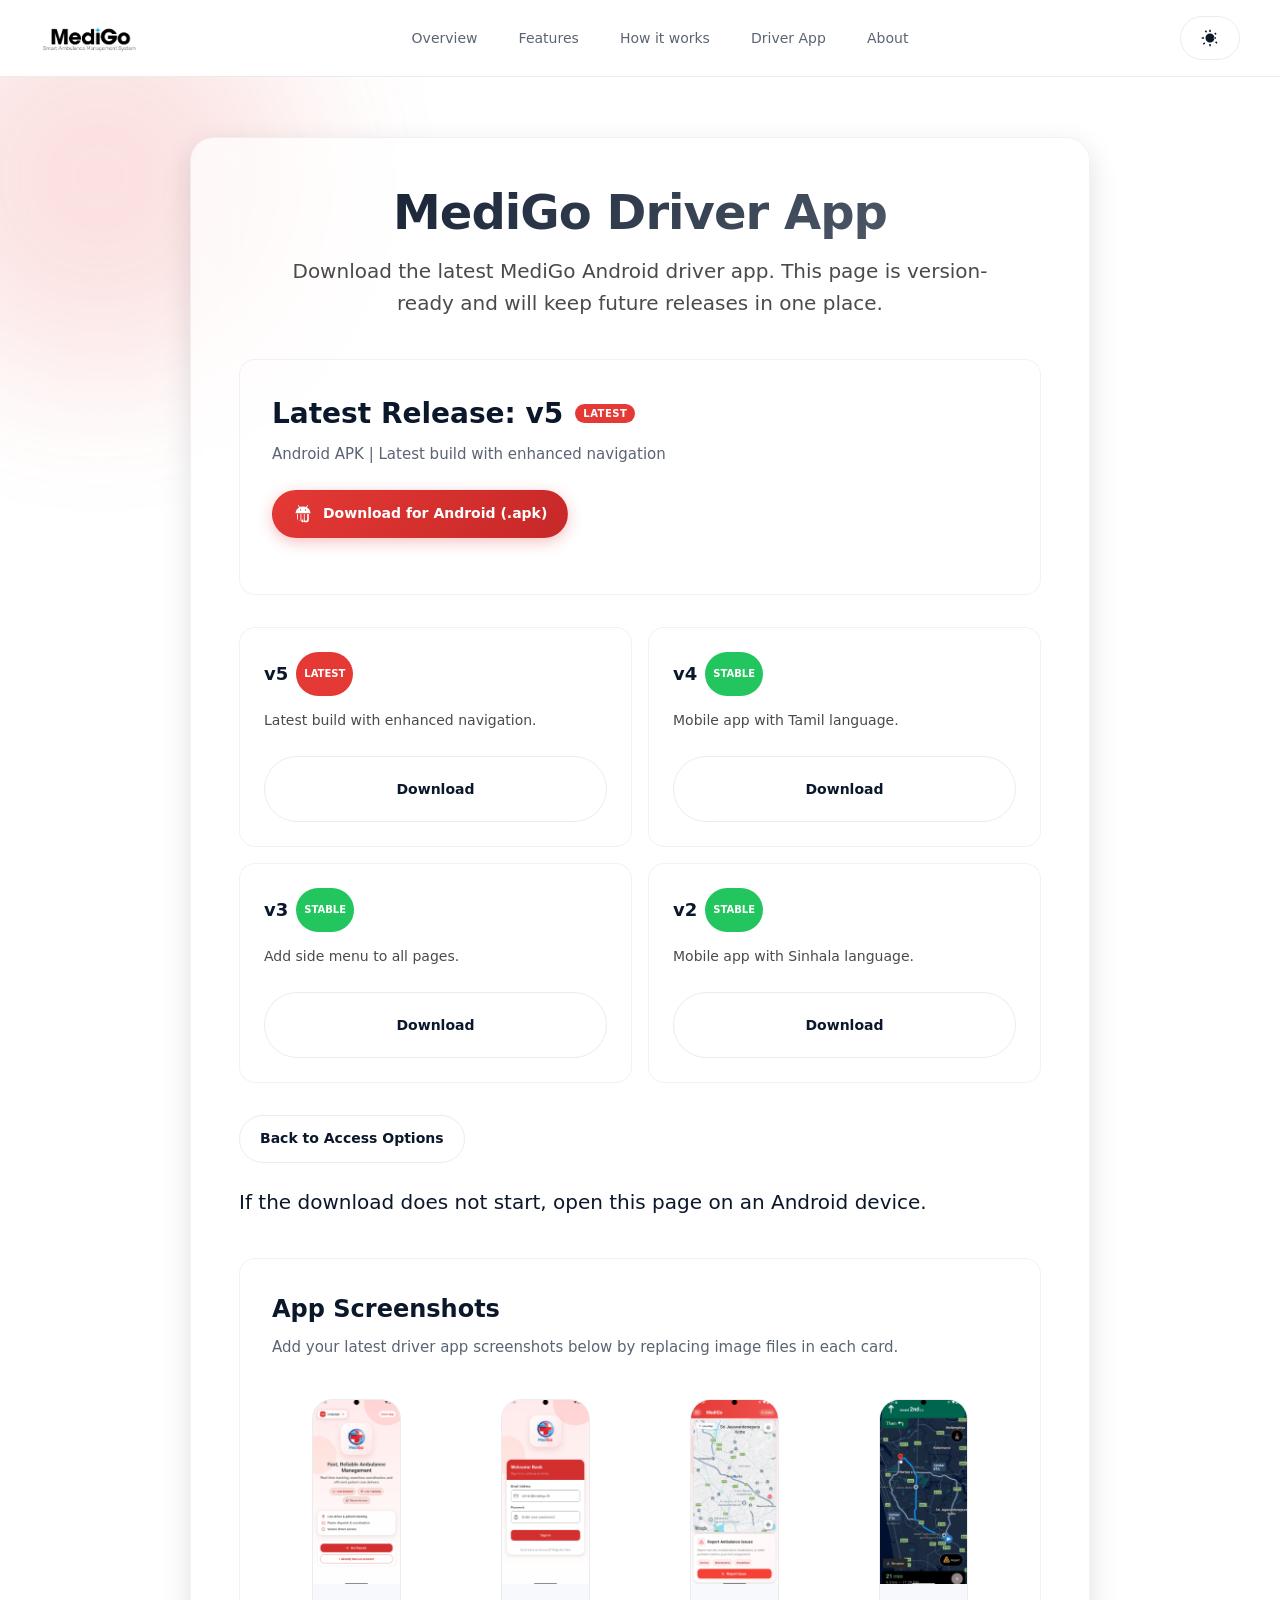
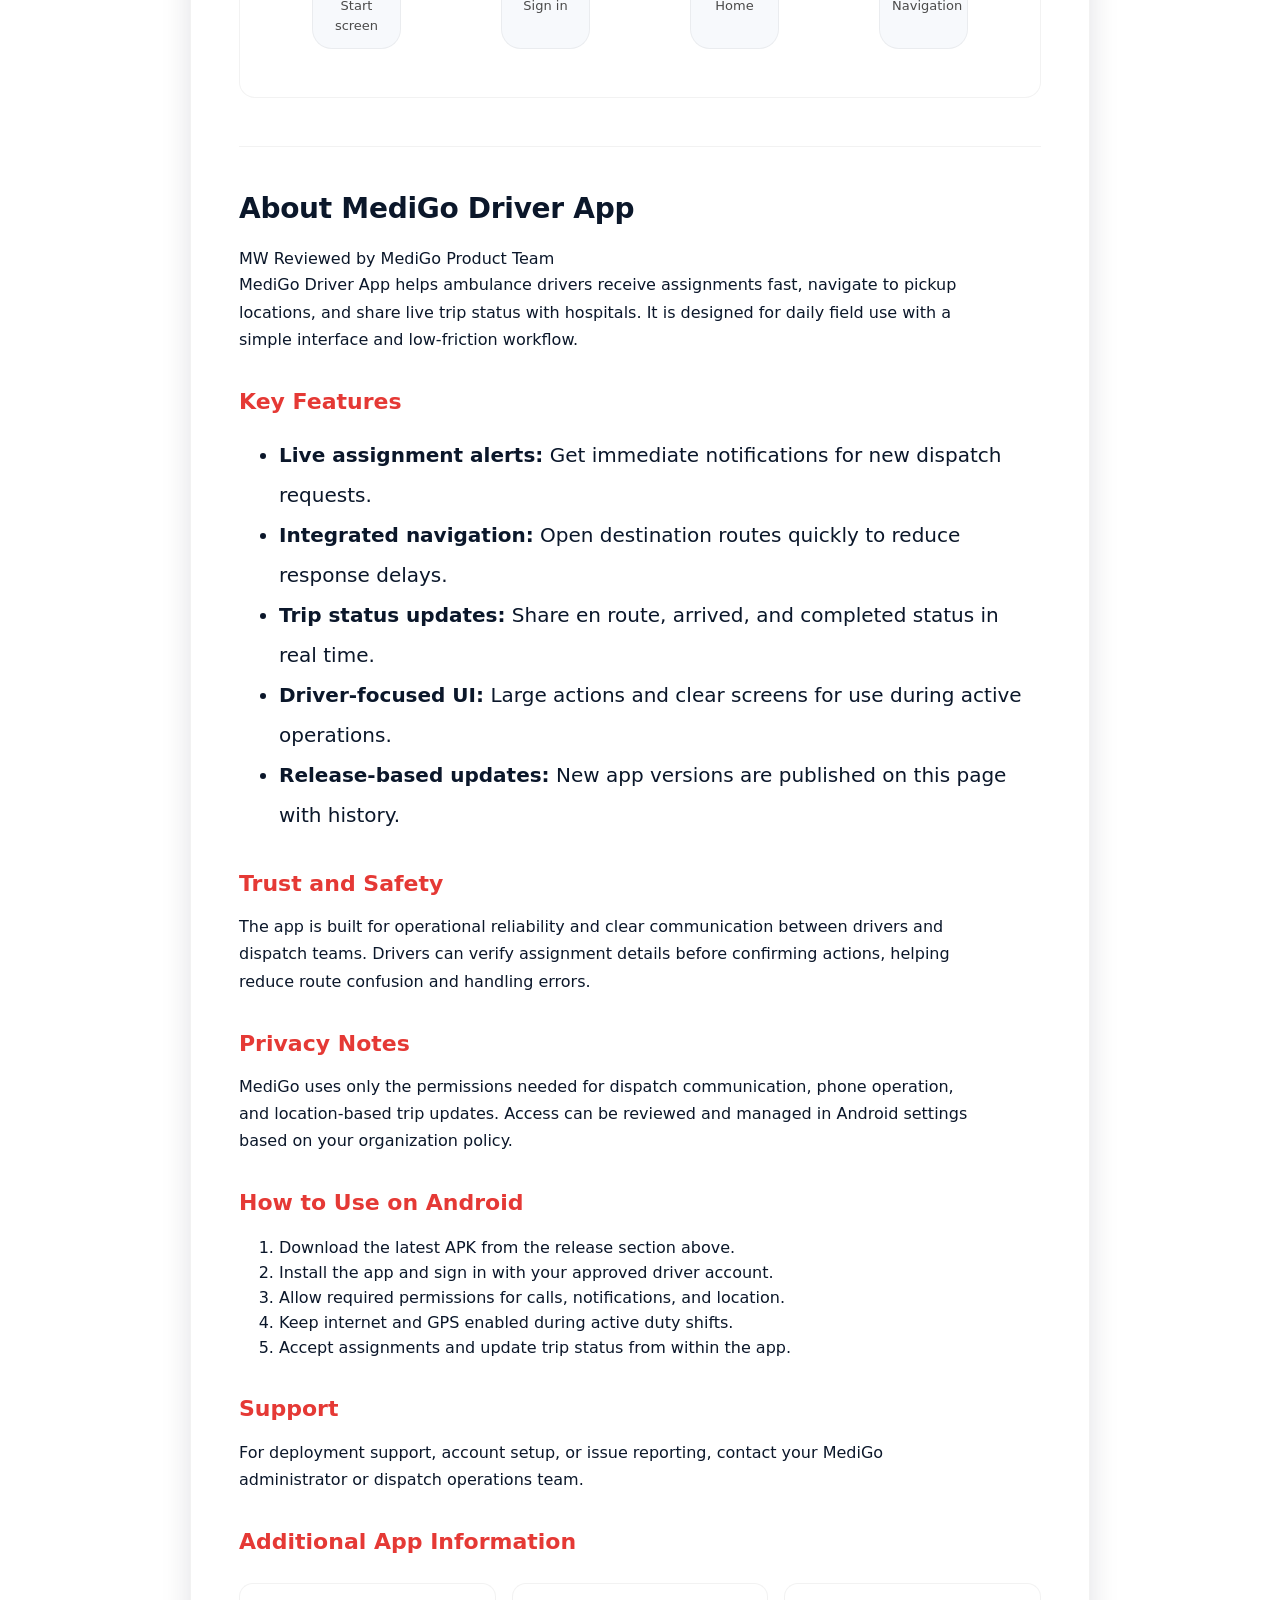
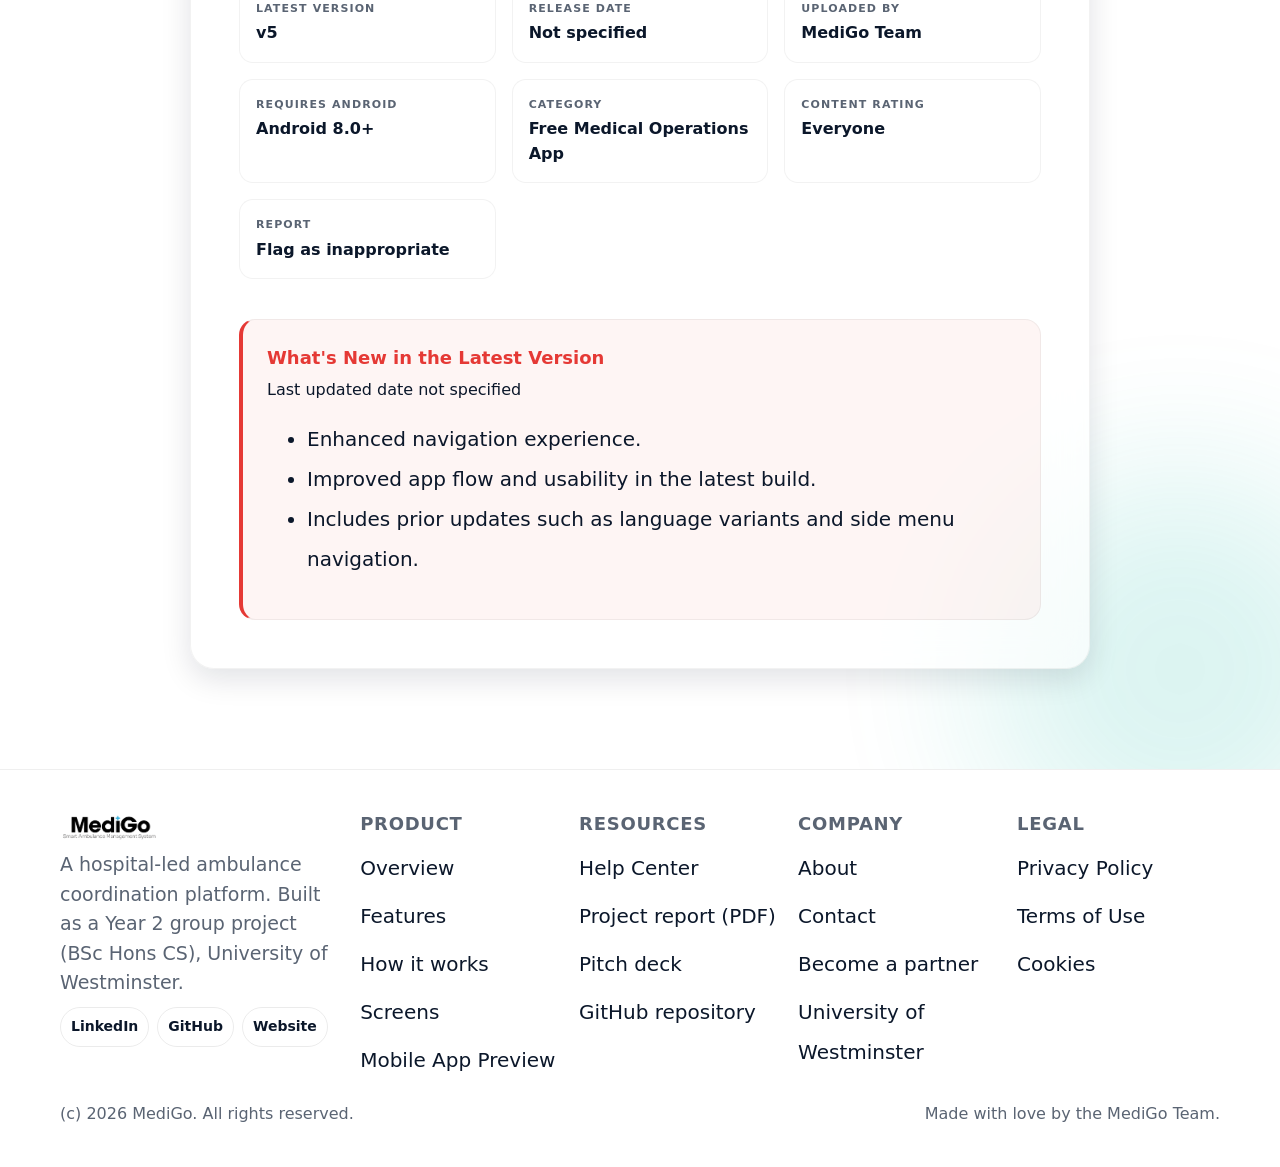
==== commit 15bf52b5: "Add new screenshots and update driver app release details in HTML" ====
--- a/driver-app.html
+++ b/driver-app.html
@@ -11,284 +11,337 @@
   <link rel="stylesheet" href="style.css" />
   <script src="script.js" defer></script>
   <style>
+    :root {
+      --card-bg: rgba(20, 20, 20, 0.6);
+      --card-border: rgba(255, 255, 255, 0.08);
+      --card-blur: 20px;
+    }
+
+    [data-theme="light"] {
+      --card-bg: rgba(255, 255, 255, 0.7);
+      --card-border: rgba(0, 0, 0, 0.05);
+    }
+
+    @keyframes fadeInUp {
+      from {
+        opacity: 0;
+        transform: translateY(20px);
+      }
+      to {
+        opacity: 1;
+        transform: translateY(0);
+      }
+    }
+
+    @keyframes float {
+      0% { transform: translateY(0px); }
+      50% { transform: translateY(-10px); }
+      100% { transform: translateY(0px); }
+    }
+
     .driver-page {
-      padding: 40px 0 70px;
+      padding: 60px 0 100px;
+      position: relative;
+      overflow: hidden;
+    }
+
+    /* Decorative background blobs */
+    .driver-page::before,
+    .driver-page::after {
+      content: '';
+      position: absolute;
+      width: 400px;
+      height: 400px;
+      border-radius: 50%;
+      filter: blur(80px);
+      z-index: -1;
+      opacity: 0.15;
+    }
+
+    .driver-page::before {
+      top: -100px;
+      left: -100px;
+      background: var(--brand);
+    }
+
+    .driver-page::after {
+      bottom: -100px;
+      right: -100px;
+      background: var(--accent);
     }
 
     .driver-download-card {
-      max-width: 860px;
+      max-width: 900px;
       margin: 0 auto;
       width: 100%;
-      padding: 32px;
+      padding: 48px;
       border-radius: var(--radius-lg);
-      background: var(--surface-elevated);
-      border: 1px solid var(--border);
+      background: var(--card-bg);
+      backdrop-filter: blur(var(--card-blur));
+      -webkit-backdrop-filter: blur(var(--card-blur));
+      border: 1px solid var(--card-border);
       box-shadow: var(--shadow);
+      animation: fadeInUp 0.8s cubic-bezier(0.16, 1, 0.3, 1);
     }
 
     .driver-download-card h1 {
-      margin: 0 0 12px;
-      font-size: clamp(30px, 5vw, 44px);
+      margin: 0 0 16px;
+      font-size: clamp(34px, 6vw, 48px);
       line-height: 1.1;
       text-align: center;
-    }
-
-    .driver-download-card p {
-      margin: 0 auto 24px;
-      max-width: 52ch;
+      letter-spacing: -0.02em;
+      background: linear-gradient(135deg, var(--text) 0%, var(--muted) 100%);
+      background-clip: text;
+      -webkit-background-clip: text;
+      -webkit-text-fill-color: transparent;
+    }
+
+    .driver-download-card p.intro-text {
+      margin: 0 auto 40px;
+      max-width: 56ch;
       color: var(--text-secondary);
-      font-size: 18px;
-      line-height: 1.7;
+      font-size: 20px;
+      line-height: 1.6;
       text-align: center;
     }
 
     .latest-release {
-      border: 1px solid var(--border);
+      border: 1px solid var(--card-border);
       border-radius: var(--radius);
-      padding: 22px;
-      margin-bottom: 22px;
-      background: var(--glass-bg);
+      padding: 32px;
+      margin-bottom: 32px;
+      background: rgba(255, 255, 255, 0.03);
+      transition: transform 0.3s ease, border-color 0.3s ease;
+      position: relative;
+      overflow: hidden;
+    }
+
+    .latest-release:hover {
+      border-color: var(--brand);
+      transform: translateY(-4px);
     }
 
     .latest-release h2 {
-      margin: 0 0 10px;
-      font-size: 24px;
+      margin: 0 0 8px;
+      font-size: 28px;
+      display: flex;
+      align-items: center;
+      gap: 12px;
+    }
+
+    .latest-release h2::after {
+      content: 'LATEST';
+      font-size: 10px;
+      background: var(--brand);
+      color: white;
+      padding: 2px 8px;
+      border-radius: 100px;
+      letter-spacing: 0.05em;
+      font-weight: 800;
     }
 
     .release-meta {
-      margin: 0 0 16px;
+      margin: 0 0 24px;
       color: var(--muted);
-      font-size: 14px;
+      font-size: 15px;
+      display: flex;
+      align-items: center;
+      gap: 8px;
     }
 
     .driver-download-actions {
       display: flex;
-      gap: 12px;
+      gap: 16px;
       flex-wrap: wrap;
-      margin-bottom: 16px;
+      margin-bottom: 24px;
     }
 
     .android-icon {
-      width: 18px;
-      height: 18px;
-      flex-shrink: 0;
+      width: 20px;
+      height: 20px;
     }
 
     .release-list {
-      margin: 0 0 22px;
+      margin: 0 0 32px;
       padding: 0;
       list-style: none;
+      display: grid;
+      grid-template-columns: repeat(auto-fill, minmax(260px, 1fr));
+      gap: 16px;
+    }
+
+    .release-item {
+      border: 1px solid var(--card-border);
+      border-radius: 16px;
+      padding: 24px;
       display: flex;
       flex-direction: column;
-      gap: 12px;
-    }
-
-    .release-item {
-      border: 1px solid var(--border);
-      border-radius: 12px;
-      padding: 14px 16px;
-      display: flex;
       justify-content: space-between;
-      align-items: center;
-      flex-wrap: wrap;
-      gap: 12px;
+      gap: 16px;
+      background: rgba(255, 255, 255, 0.02);
+      transition: all 0.3s ease;
+    }
+
+    .release-item:hover {
+      background: rgba(255, 255, 255, 0.05);
+      border-color: var(--border-hover);
+      transform: scale(1.02);
     }
 
     .release-item h3 {
-      margin: 0 0 4px;
-      font-size: 16px;
+      margin: 0 0 6px;
+      font-size: 18px;
     }
 
     .release-item p {
       margin: 0;
       text-align: left;
       font-size: 14px;
+      color: var(--text-secondary);
     }
 
     .screenshots-block {
-      margin: 18px 0 24px;
-      border: 1px solid var(--border);
+      margin: 40px 0;
+      border: 1px solid var(--card-border);
       border-radius: var(--radius);
-      padding: 18px;
-      background: var(--glass-bg);
+      padding: 32px;
+      background: rgba(255, 255, 255, 0.01);
     }
 
     .screenshots-block h3 {
-      margin: 0 0 6px;
-      font-size: 22px;
+      margin: 0 0 8px;
+      font-size: 24px;
     }
 
     .screenshots-sub {
-      margin: 0 0 14px;
+      margin: 0 0 24px;
       color: var(--muted);
-      font-size: 14px;
+      font-size: 15px;
       text-align: left;
       max-width: none;
     }
 
     .screenshots-grid {
       display: grid;
-      grid-template-columns: repeat(3, minmax(180px, 1fr));
-      gap: 12px;
+      grid-template-columns: repeat(auto-fit, minmax(160px, 1fr));
+      gap: 20px;
     }
 
     .screenshot-card {
-      border: 1px solid var(--border);
-      border-radius: 12px;
+      border: 1px solid var(--card-border);
+      border-radius: 20px;
       overflow: hidden;
       background: var(--surface);
+      transition: transform 0.5s cubic-bezier(0.16, 1, 0.3, 1);
+      cursor: zoom-in;
+    }
+
+    .screenshot-card:hover {
+      transform: scale(1.05) translateY(-5px);
+      box-shadow: 0 20px 40px rgba(0,0,0,0.3);
+      z-index: 10;
     }
 
     .screenshot-card img {
       width: 100%;
-      aspect-ratio: 9 / 18;
+      aspect-ratio: 9 / 19;
       object-fit: cover;
       display: block;
       background: linear-gradient(145deg, var(--surface), var(--bg-secondary));
     }
 
     .screenshot-card figcaption {
-      padding: 10px 12px;
+      padding: 12px;
       color: var(--text-secondary);
       font-size: 13px;
-      line-height: 1.4;
-    }
-
-    .driver-download-note {
-      color: var(--muted);
-      font-size: 14px;
-      margin: 0;
-      text-align: left;
+      text-align: center;
+      font-weight: 500;
     }
 
     .info-block {
-      margin-top: 26px;
-      border-top: 1px solid var(--border);
-      padding-top: 24px;
+      margin-top: 48px;
+      border-top: 1px solid var(--card-border);
+      padding-top: 40px;
     }
 
     .info-block h2 {
-      margin: 0 0 10px;
-      font-size: 26px;
+      margin: 0 0 16px;
+      font-size: 28px;
+      letter-spacing: -0.01em;
     }
 
     .info-block h3 {
-      margin: 18px 0 8px;
-      font-size: 20px;
+      margin: 32px 0 12px;
+      font-size: 22px;
+      color: var(--brand);
     }
 
     .info-block p {
-      margin: 0 0 14px;
-      max-width: 70ch;
+      margin: 0 0 16px;
+      max-width: 72ch;
       text-align: left;
       font-size: 16px;
-    }
-
-    .review-meta {
-      display: flex;
-      align-items: center;
-      gap: 10px;
-      margin: 0 0 14px;
-      color: var(--muted);
-      font-size: 14px;
-    }
-
-    .review-avatar {
-      width: 34px;
-      height: 34px;
-      border-radius: 50%;
-      display: inline-grid;
-      place-items: center;
-      background: var(--glass-bg);
-      border: 1px solid var(--border);
-      color: var(--text);
-      font-weight: 700;
-      font-size: 14px;
-    }
-
-    .feature-list,
-    .steps-list {
-      margin: 0 0 14px;
-      padding-left: 18px;
-      color: var(--text-secondary);
-    }
-
-    .feature-list li,
-    .steps-list li {
-      margin-bottom: 8px;
-      line-height: 1.6;
+      line-height: 1.7;
     }
 
     .meta-grid {
       display: grid;
-      grid-template-columns: repeat(2, minmax(220px, 1fr));
-      gap: 12px;
-      margin: 8px 0 20px;
+      grid-template-columns: repeat(auto-fit, minmax(200px, 1fr));
+      gap: 16px;
+      margin: 24px 0 40px;
     }
 
     .meta-item {
-      border: 1px solid var(--border);
-      border-radius: 12px;
-      padding: 12px 14px;
-      background: var(--glass-bg);
+      border: 1px solid var(--card-border);
+      border-radius: 14px;
+      padding: 16px;
+      background: rgba(255, 255, 255, 0.02);
+      display: flex;
+      flex-direction: column;
+      gap: 4px;
     }
 
     .meta-item .label {
-      display: block;
-      font-size: 12px;
+      font-size: 11px;
       color: var(--muted);
-      margin-bottom: 4px;
-      letter-spacing: 0.03em;
+      letter-spacing: 0.1em;
       text-transform: uppercase;
+      font-weight: 700;
     }
 
     .meta-item .value {
-      font-size: 15px;
+      font-size: 16px;
       color: var(--text);
       font-weight: 600;
-      line-height: 1.5;
     }
 
     .whats-new {
-      border: 1px solid var(--border);
-      border-radius: 12px;
-      padding: 16px;
-      background: var(--glass-bg);
-      margin-top: 8px;
+      border: 1px solid var(--card-border);
+      border-radius: 16px;
+      padding: 24px;
+      background: color-mix(in oklab, var(--brand) 5%, transparent);
+      margin-top: 24px;
+      border-left: 4px solid var(--brand);
     }
 
     .whats-new h4 {
-      margin: 0 0 8px;
-      font-size: 17px;
-    }
-
-    .whats-new .updated-at {
-      margin: 0 0 10px;
-      color: var(--muted);
-      font-size: 13px;
-      text-align: left;
-    }
-
-    .whats-new ul {
-      margin: 0;
-      padding-left: 18px;
-      color: var(--text-secondary);
-    }
-
-    .whats-new li {
-      margin-bottom: 8px;
-      line-height: 1.55;
-    }
-
-    @media (max-width: 700px) {
-      .meta-grid {
+      margin: 0 0 4px;
+      font-size: 18px;
+      color: var(--brand);
+    }
+
+    @media (max-width: 768px) {
+      .driver-download-card {
+        padding: 24px;
+      }
+      .release-list {
         grid-template-columns: 1fr;
       }
-
       .screenshots-grid {
-        grid-template-columns: 1fr;
+        grid-template-columns: repeat(2, 1fr);
       }
     }
+
   </style>
 </head>
 
@@ -346,17 +399,17 @@
     <div class="container">
       <section class="driver-download-card" aria-labelledby="driver-download-title">
         <h1 id="driver-download-title">MediGo Driver App</h1>
-        <p>
+        <p class="intro-text">
           Download the latest MediGo Android driver app. This page is version-ready and will keep future releases in
           one place.
         </p>
 
         <section class="latest-release" aria-labelledby="latest-release-title">
-          <h2 id="latest-release-title">Latest Release: v1.0.0</h2>
-          <p class="release-meta">Android APK | Initial release | Release date: Mar 6, 2026</p>
+          <h2 id="latest-release-title">Latest Release: v5</h2>
+          <p class="release-meta">Android APK | Latest build with enhanced navigation</p>
           <div class="driver-download-actions">
             <a class="btn btn-primary"
-              href="https://firebasestorage.googleapis.com/v0/b/medigo-cs03.firebasestorage.app/o/app-release.apk?alt=media&token=9f7e5827-1c1a-4cfd-a7e0-a17cd33dbfe7"
+              href="https://firebasestorage.googleapis.com/v0/b/medigo-cs03.firebasestorage.app/o/App%20V5%2Fapp-release.apk?alt=media&token=f9d496f9-10c6-4e24-abe0-0ac0d6ce223b"
               target="_blank" rel="noopener noreferrer">
               <svg class="android-icon" viewBox="0 0 24 24" aria-hidden="true">
                 <path fill="currentColor"
@@ -370,11 +423,56 @@
         <ul class="release-list" aria-label="App release history">
           <li class="release-item">
             <div>
-              <h3>v1.0.0</h3>
-              <p>Released on Mar 6, 2026 - First public MediGo driver app release.</p>
+              <div style="display: flex; align-items: center; gap: 8px; margin-bottom: 4px;">
+                <h3 style="margin:0;">v5</h3>
+                <span style="font-size: 10px; background: var(--brand); color: white; padding: 2px 8px; border-radius: 100px; font-weight: 800;">LATEST</span>
+              </div>
+              <p>Latest build with enhanced navigation.</p>
             </div>
             <a class="btn btn-outline"
-              href="https://firebasestorage.googleapis.com/v0/b/medigo-cs03.firebasestorage.app/o/app-release.apk?alt=media&token=9f7e5827-1c1a-4cfd-a7e0-a17cd33dbfe7"
+              href="https://firebasestorage.googleapis.com/v0/b/medigo-cs03.firebasestorage.app/o/App%20V5%2Fapp-release.apk?alt=media&token=f9d496f9-10c6-4e24-abe0-0ac0d6ce223b"
+              target="_blank" rel="noopener noreferrer">
+              Download
+            </a>
+          </li>
+          <li class="release-item">
+            <div>
+              <div style="display: flex; align-items: center; gap: 8px; margin-bottom: 4px;">
+                <h3 style="margin:0;">v4</h3>
+                <span style="font-size: 10px; background: var(--success); color: white; padding: 2px 8px; border-radius: 100px; font-weight: 800;">STABLE</span>
+              </div>
+              <p>Mobile app with Tamil language.</p>
+            </div>
+            <a class="btn btn-outline"
+              href="https://firebasestorage.googleapis.com/v0/b/medigo-cs03.firebasestorage.app/o/App%20V3%20-%20side%20menu%20real%2Fapp-release.apk?alt=media&token=8b266348-d9b0-4ea2-8836-aa9ffd51bd1b"
+              target="_blank" rel="noopener noreferrer">
+              Download
+            </a>
+          </li>
+          <li class="release-item">
+            <div>
+              <div style="display: flex; align-items: center; gap: 8px; margin-bottom: 4px;">
+                <h3 style="margin:0;">v3</h3>
+                <span style="font-size: 10px; background: var(--success); color: white; padding: 2px 8px; border-radius: 100px; font-weight: 800;">STABLE</span>
+              </div>
+              <p>Add side menu to all pages.</p>
+            </div>
+            <a class="btn btn-outline"
+              href="https://firebasestorage.googleapis.com/v0/b/medigo-cs03.firebasestorage.app/o/App%20V3%20-%20side%20menu%20real%2Fapp-release.apk?alt=media&token=8b266348-d9b0-4ea2-8836-aa9ffd51bd1b"
+              target="_blank" rel="noopener noreferrer">
+              Download
+            </a>
+          </li>
+          <li class="release-item">
+            <div>
+              <div style="display: flex; align-items: center; gap: 8px; margin-bottom: 4px;">
+                <h3 style="margin:0;">v2</h3>
+                <span style="font-size: 10px; background: var(--success); color: white; padding: 2px 8px; border-radius: 100px; font-weight: 800;">STABLE</span>
+              </div>
+              <p>Mobile app with Sinhala language.</p>
+            </div>
+            <a class="btn btn-outline"
+              href="https://firebasestorage.googleapis.com/v0/b/medigo-cs03.firebasestorage.app/o/App%20V2%20-%20Sinhala%2Fapp-release.apk?alt=media&token=349684bb-360c-4687-b5e1-8aa8b5900f0d"
               target="_blank" rel="noopener noreferrer">
               Download
             </a>
@@ -394,16 +492,21 @@
           </p>
           <div class="screenshots-grid">
             <figure class="screenshot-card">
-              <img src="./assets/images/mobile-app.png" alt="Driver app screenshot 1" loading="lazy" />
-              <figcaption>Home and assignment overview</figcaption>
+              <img src="./assets/driver-application/start-screen.png" alt="Driver app start screen" loading="lazy" />
+              <figcaption>Start screen</figcaption>
             </figure>
             <figure class="screenshot-card">
-              <img src="./assets/images/dashboard.png" alt="Driver app screenshot 2" loading="lazy" />
-              <figcaption>Live navigation and route support</figcaption>
+              <img src="./assets/driver-application/signIn-page.png" alt="Driver app sign in screen" loading="lazy" />
+              <figcaption>Sign in</figcaption>
             </figure>
             <figure class="screenshot-card">
-              <img src="./assets/images/dispatch-console.png" alt="Driver app screenshot 3" loading="lazy" />
-              <figcaption>Trip status update workflow</figcaption>
+              <img src="./assets/driver-application/home-page.png" alt="Driver app home screen" loading="lazy" />
+              <figcaption>Home</figcaption>
+            </figure>
+            <figure class="screenshot-card">
+              <img src="./assets/driver-application/navigation-page.png" alt="Driver app navigation screen"
+                loading="lazy" />
+              <figcaption>Navigation</figcaption>
             </figure>
           </div>
         </section>
@@ -461,11 +564,11 @@
           <div class="meta-grid" aria-label="Additional app information">
             <div class="meta-item">
               <span class="label">Latest Version</span>
-              <span class="value">v1.0.0</span>
+              <span class="value">v5</span>
             </div>
             <div class="meta-item">
               <span class="label">Release Date</span>
-              <span class="value">Mar 6, 2026</span>
+              <span class="value">Not specified</span>
             </div>
             <div class="meta-item">
               <span class="label">Uploaded By</span>
@@ -491,11 +594,11 @@
 
           <div class="whats-new" aria-label="Latest release changelog">
             <h4>What's New in the Latest Version</h4>
-            <p class="updated-at">Last updated on Mar 6, 2026</p>
+            <p class="updated-at">Last updated date not specified</p>
             <ul>
-              <li>Initial public release of the MediGo Driver App for Android.</li>
-              <li>Live assignment alerts with streamlined accept and status update flow.</li>
-              <li>Improved navigation launch and clearer trip lifecycle progress states.</li>
+              <li>Enhanced navigation experience.</li>
+              <li>Improved app flow and usability in the latest build.</li>
+              <li>Includes prior updates such as language variants and side menu navigation.</li>
             </ul>
           </div>
         </article>
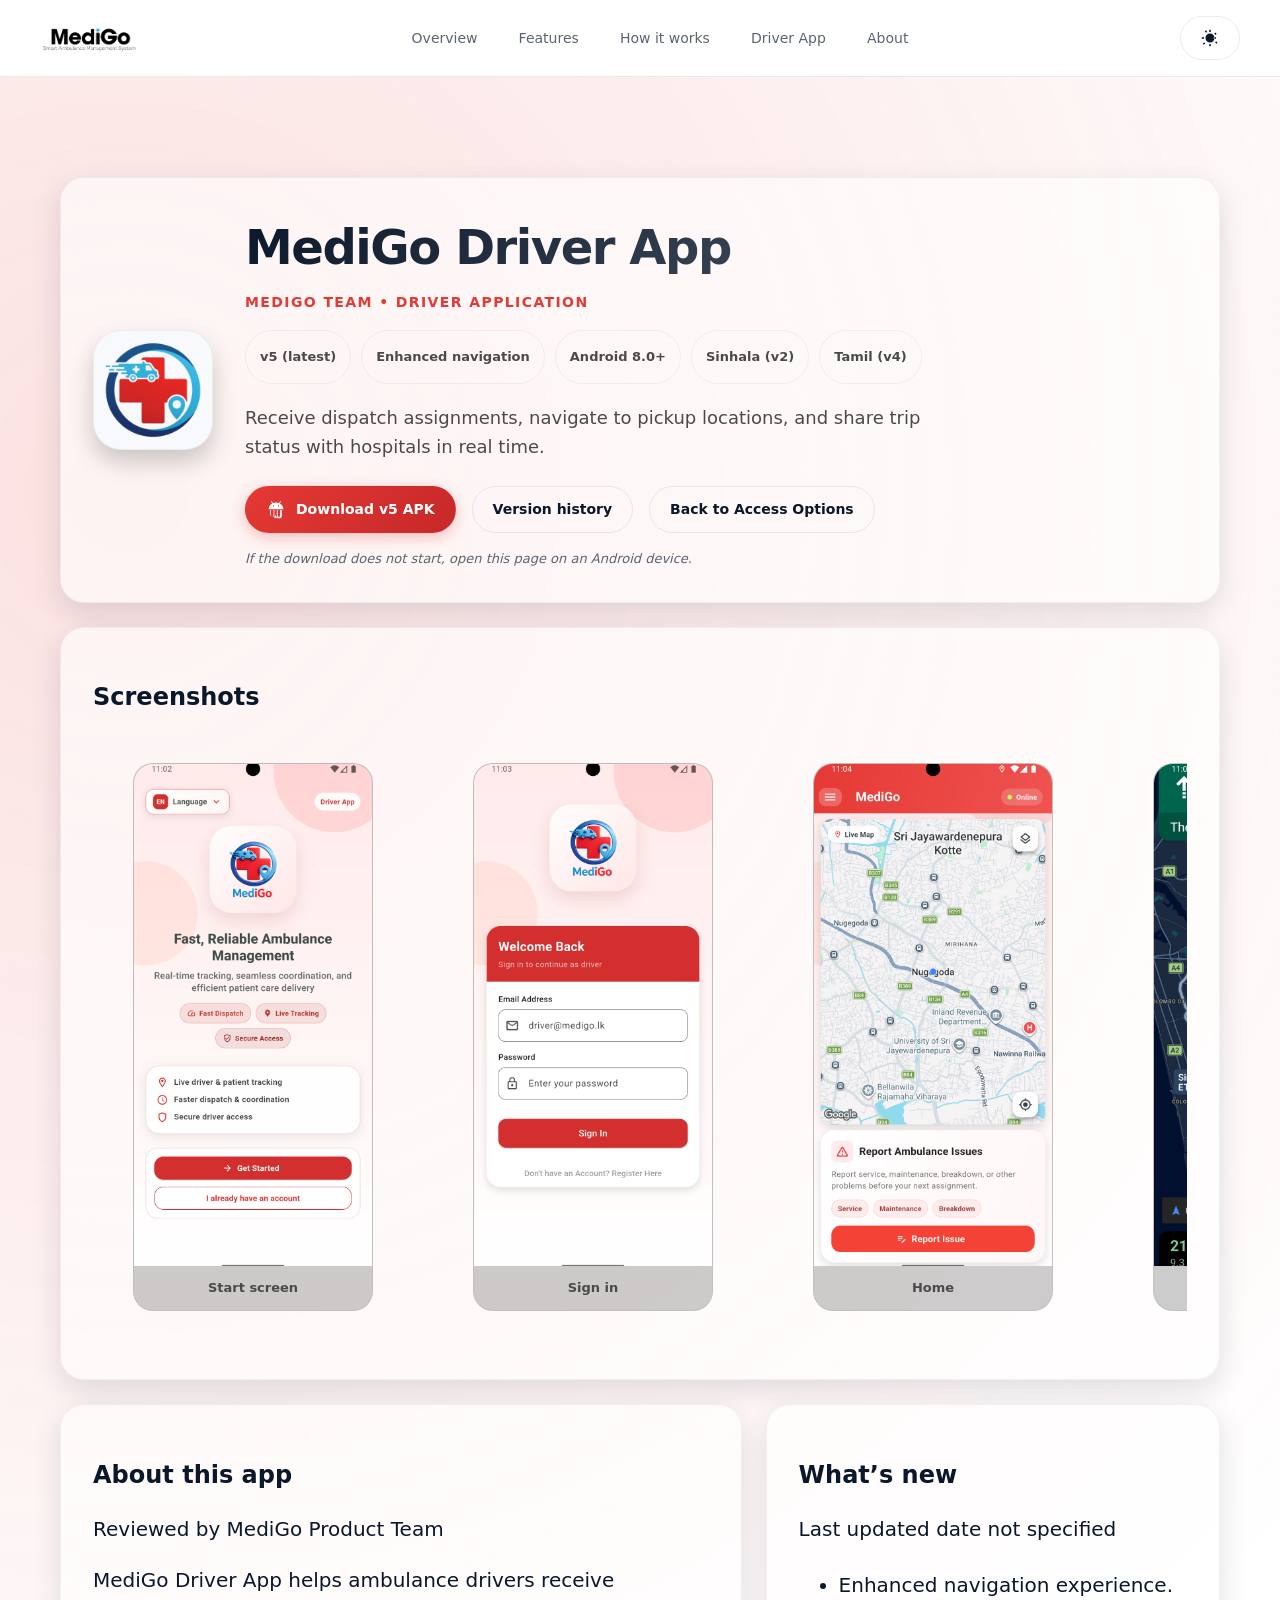
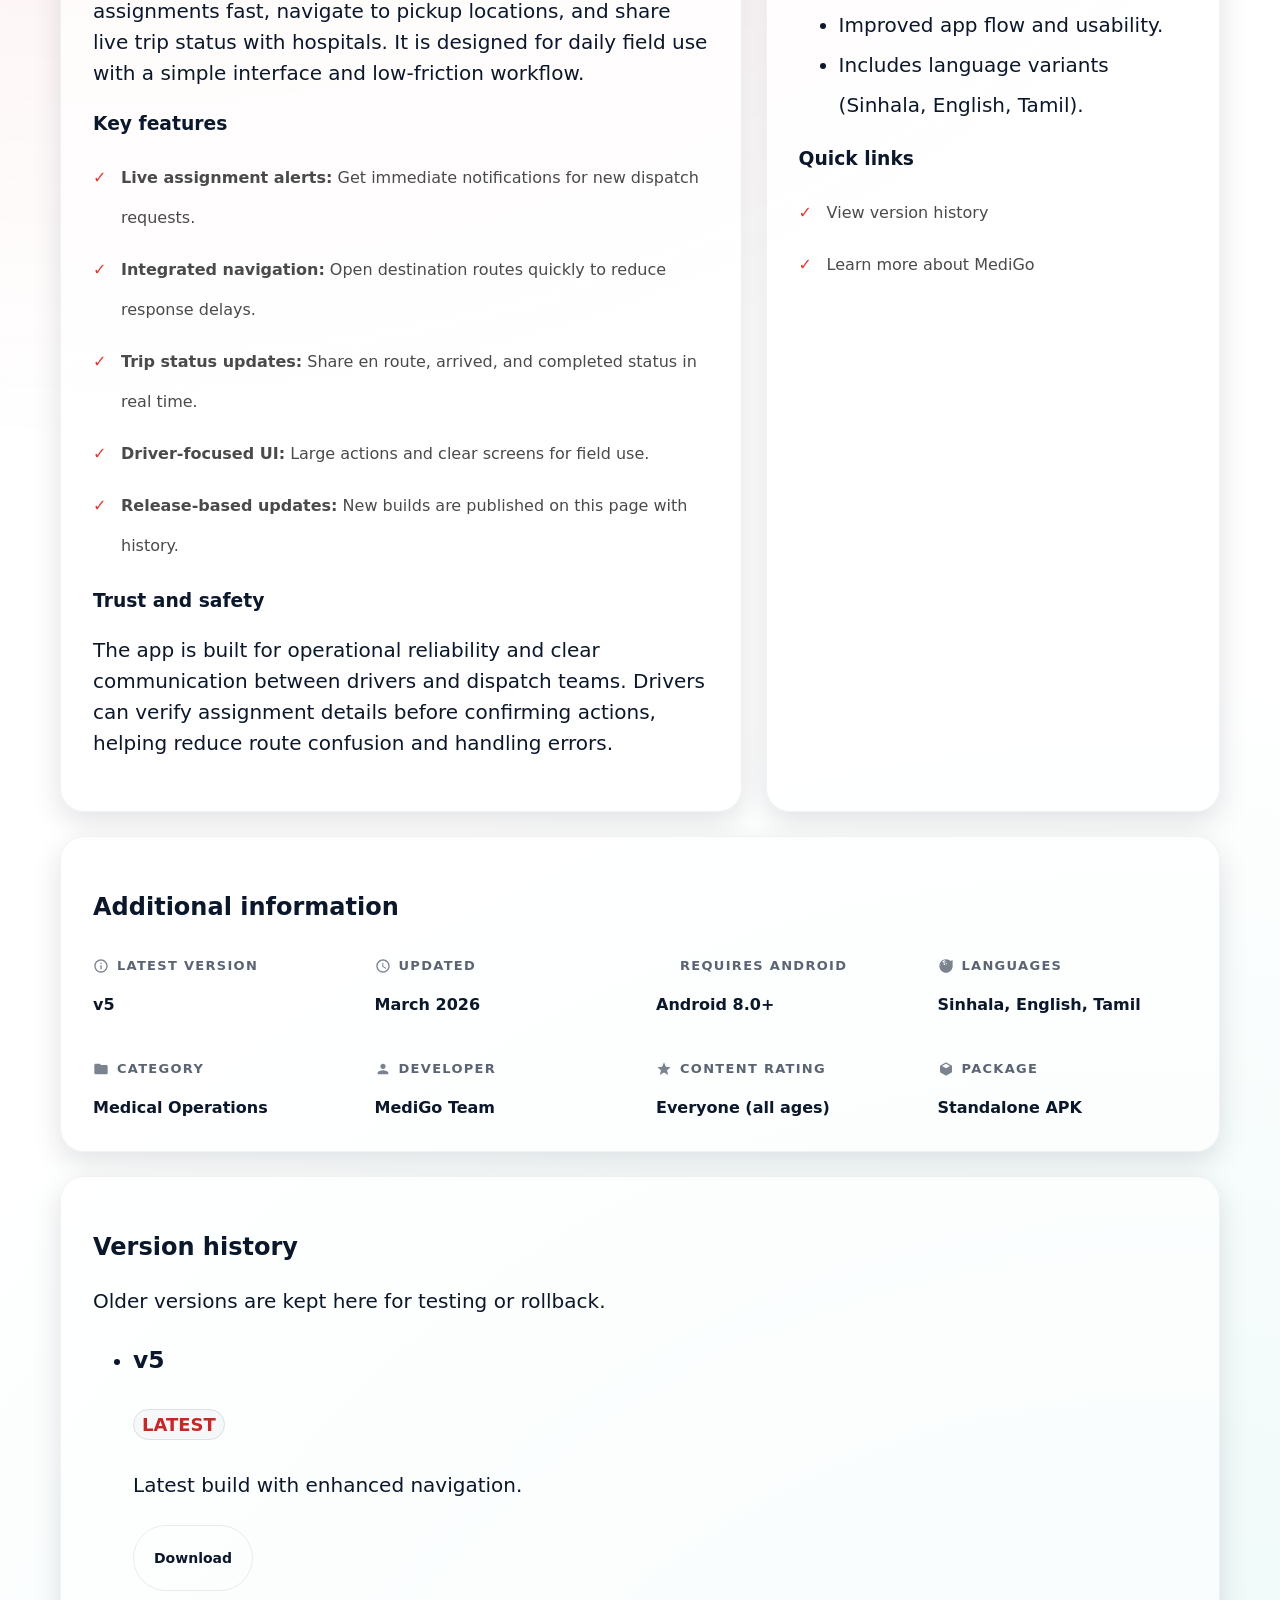
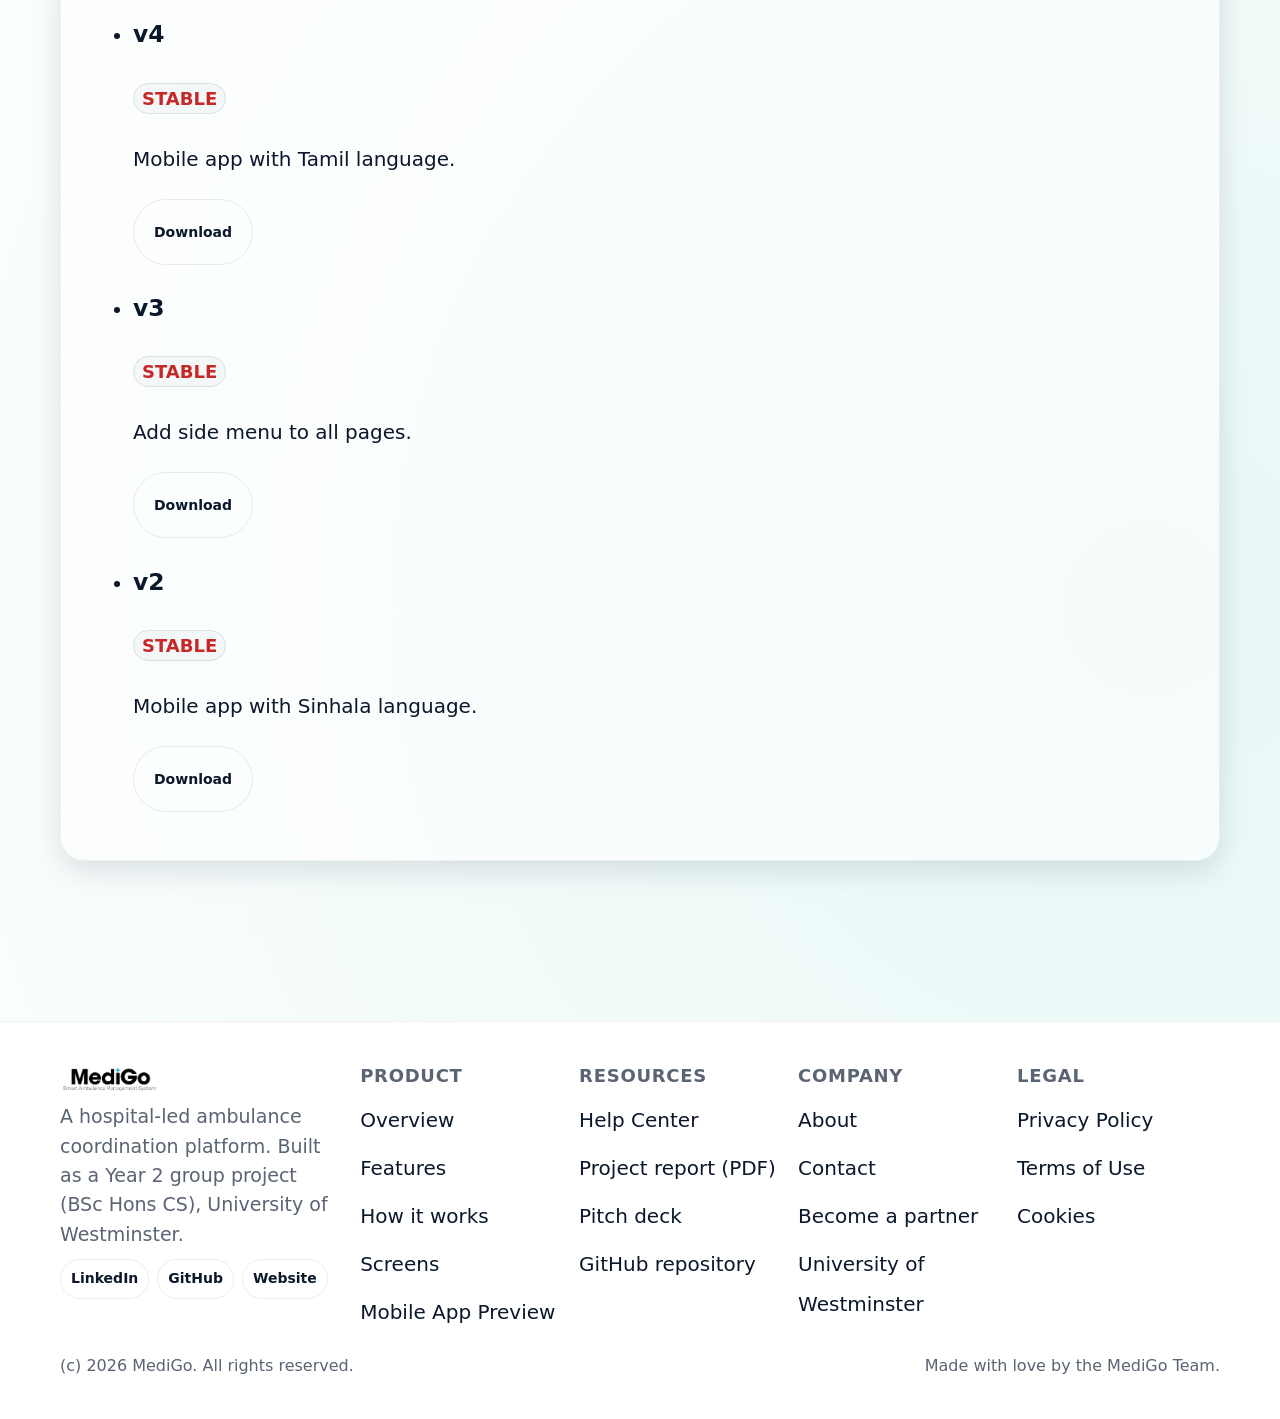
==== commit 736a2136: "Refactor CSS for improved readability and consistency - Reformatted font-family and background prope" ====
--- a/driver-app.html
+++ b/driver-app.html
@@ -1,688 +1,578 @@
-<!DOCTYPE html>
+<!doctype html>
 <html lang="en">
-
-<head>
-  <meta charset="utf-8" />
-  <meta name="viewport" content="width=device-width, initial-scale=1" />
-  <title>MediGo Driver App Download</title>
-  <meta name="description" content="Download the MediGo driver app for ambulance drivers." />
-  <meta name="theme-color" content="#E53935" />
-  <link rel="icon" href="./assets/images/ambulance-icon.png" />
-  <link rel="stylesheet" href="style.css" />
-  <script src="script.js" defer></script>
-  <style>
-    :root {
-      --card-bg: rgba(20, 20, 20, 0.6);
-      --card-border: rgba(255, 255, 255, 0.08);
-      --card-blur: 20px;
-    }
-
-    [data-theme="light"] {
-      --card-bg: rgba(255, 255, 255, 0.7);
-      --card-border: rgba(0, 0, 0, 0.05);
-    }
-
-    @keyframes fadeInUp {
-      from {
-        opacity: 0;
-        transform: translateY(20px);
-      }
-      to {
-        opacity: 1;
-        transform: translateY(0);
-      }
-    }
-
-    @keyframes float {
-      0% { transform: translateY(0px); }
-      50% { transform: translateY(-10px); }
-      100% { transform: translateY(0px); }
-    }
-
-    .driver-page {
-      padding: 60px 0 100px;
-      position: relative;
-      overflow: hidden;
-    }
-
-    /* Decorative background blobs */
-    .driver-page::before,
-    .driver-page::after {
-      content: '';
-      position: absolute;
-      width: 400px;
-      height: 400px;
-      border-radius: 50%;
-      filter: blur(80px);
-      z-index: -1;
-      opacity: 0.15;
-    }
-
-    .driver-page::before {
-      top: -100px;
-      left: -100px;
-      background: var(--brand);
-    }
-
-    .driver-page::after {
-      bottom: -100px;
-      right: -100px;
-      background: var(--accent);
-    }
-
-    .driver-download-card {
-      max-width: 900px;
-      margin: 0 auto;
-      width: 100%;
-      padding: 48px;
-      border-radius: var(--radius-lg);
-      background: var(--card-bg);
-      backdrop-filter: blur(var(--card-blur));
-      -webkit-backdrop-filter: blur(var(--card-blur));
-      border: 1px solid var(--card-border);
-      box-shadow: var(--shadow);
-      animation: fadeInUp 0.8s cubic-bezier(0.16, 1, 0.3, 1);
-    }
-
-    .driver-download-card h1 {
-      margin: 0 0 16px;
-      font-size: clamp(34px, 6vw, 48px);
-      line-height: 1.1;
-      text-align: center;
-      letter-spacing: -0.02em;
-      background: linear-gradient(135deg, var(--text) 0%, var(--muted) 100%);
-      background-clip: text;
-      -webkit-background-clip: text;
-      -webkit-text-fill-color: transparent;
-    }
-
-    .driver-download-card p.intro-text {
-      margin: 0 auto 40px;
-      max-width: 56ch;
-      color: var(--text-secondary);
-      font-size: 20px;
-      line-height: 1.6;
-      text-align: center;
-    }
-
-    .latest-release {
-      border: 1px solid var(--card-border);
-      border-radius: var(--radius);
-      padding: 32px;
-      margin-bottom: 32px;
-      background: rgba(255, 255, 255, 0.03);
-      transition: transform 0.3s ease, border-color 0.3s ease;
-      position: relative;
-      overflow: hidden;
-    }
-
-    .latest-release:hover {
-      border-color: var(--brand);
-      transform: translateY(-4px);
-    }
-
-    .latest-release h2 {
-      margin: 0 0 8px;
-      font-size: 28px;
-      display: flex;
-      align-items: center;
-      gap: 12px;
-    }
-
-    .latest-release h2::after {
-      content: 'LATEST';
-      font-size: 10px;
-      background: var(--brand);
-      color: white;
-      padding: 2px 8px;
-      border-radius: 100px;
-      letter-spacing: 0.05em;
-      font-weight: 800;
-    }
-
-    .release-meta {
-      margin: 0 0 24px;
-      color: var(--muted);
-      font-size: 15px;
-      display: flex;
-      align-items: center;
-      gap: 8px;
-    }
-
-    .driver-download-actions {
-      display: flex;
-      gap: 16px;
-      flex-wrap: wrap;
-      margin-bottom: 24px;
-    }
-
-    .android-icon {
-      width: 20px;
-      height: 20px;
-    }
-
-    .release-list {
-      margin: 0 0 32px;
-      padding: 0;
-      list-style: none;
-      display: grid;
-      grid-template-columns: repeat(auto-fill, minmax(260px, 1fr));
-      gap: 16px;
-    }
-
-    .release-item {
-      border: 1px solid var(--card-border);
-      border-radius: 16px;
-      padding: 24px;
-      display: flex;
-      flex-direction: column;
-      justify-content: space-between;
-      gap: 16px;
-      background: rgba(255, 255, 255, 0.02);
-      transition: all 0.3s ease;
-    }
-
-    .release-item:hover {
-      background: rgba(255, 255, 255, 0.05);
-      border-color: var(--border-hover);
-      transform: scale(1.02);
-    }
-
-    .release-item h3 {
-      margin: 0 0 6px;
-      font-size: 18px;
-    }
-
-    .release-item p {
-      margin: 0;
-      text-align: left;
-      font-size: 14px;
-      color: var(--text-secondary);
-    }
-
-    .screenshots-block {
-      margin: 40px 0;
-      border: 1px solid var(--card-border);
-      border-radius: var(--radius);
-      padding: 32px;
-      background: rgba(255, 255, 255, 0.01);
-    }
-
-    .screenshots-block h3 {
-      margin: 0 0 8px;
-      font-size: 24px;
-    }
-
-    .screenshots-sub {
-      margin: 0 0 24px;
-      color: var(--muted);
-      font-size: 15px;
-      text-align: left;
-      max-width: none;
-    }
-
-    .screenshots-grid {
-      display: grid;
-      grid-template-columns: repeat(auto-fit, minmax(160px, 1fr));
-      gap: 20px;
-    }
-
-    .screenshot-card {
-      border: 1px solid var(--card-border);
-      border-radius: 20px;
-      overflow: hidden;
-      background: var(--surface);
-      transition: transform 0.5s cubic-bezier(0.16, 1, 0.3, 1);
-      cursor: zoom-in;
-    }
-
-    .screenshot-card:hover {
-      transform: scale(1.05) translateY(-5px);
-      box-shadow: 0 20px 40px rgba(0,0,0,0.3);
-      z-index: 10;
-    }
-
-    .screenshot-card img {
-      width: 100%;
-      aspect-ratio: 9 / 19;
-      object-fit: cover;
-      display: block;
-      background: linear-gradient(145deg, var(--surface), var(--bg-secondary));
-    }
-
-    .screenshot-card figcaption {
-      padding: 12px;
-      color: var(--text-secondary);
-      font-size: 13px;
-      text-align: center;
-      font-weight: 500;
-    }
-
-    .info-block {
-      margin-top: 48px;
-      border-top: 1px solid var(--card-border);
-      padding-top: 40px;
-    }
-
-    .info-block h2 {
-      margin: 0 0 16px;
-      font-size: 28px;
-      letter-spacing: -0.01em;
-    }
-
-    .info-block h3 {
-      margin: 32px 0 12px;
-      font-size: 22px;
-      color: var(--brand);
-    }
-
-    .info-block p {
-      margin: 0 0 16px;
-      max-width: 72ch;
-      text-align: left;
-      font-size: 16px;
-      line-height: 1.7;
-    }
-
-    .meta-grid {
-      display: grid;
-      grid-template-columns: repeat(auto-fit, minmax(200px, 1fr));
-      gap: 16px;
-      margin: 24px 0 40px;
-    }
-
-    .meta-item {
-      border: 1px solid var(--card-border);
-      border-radius: 14px;
-      padding: 16px;
-      background: rgba(255, 255, 255, 0.02);
-      display: flex;
-      flex-direction: column;
-      gap: 4px;
-    }
-
-    .meta-item .label {
-      font-size: 11px;
-      color: var(--muted);
-      letter-spacing: 0.1em;
-      text-transform: uppercase;
-      font-weight: 700;
-    }
-
-    .meta-item .value {
-      font-size: 16px;
-      color: var(--text);
-      font-weight: 600;
-    }
-
-    .whats-new {
-      border: 1px solid var(--card-border);
-      border-radius: 16px;
-      padding: 24px;
-      background: color-mix(in oklab, var(--brand) 5%, transparent);
-      margin-top: 24px;
-      border-left: 4px solid var(--brand);
-    }
-
-    .whats-new h4 {
-      margin: 0 0 4px;
-      font-size: 18px;
-      color: var(--brand);
-    }
-
-    @media (max-width: 768px) {
-      .driver-download-card {
-        padding: 24px;
-      }
-      .release-list {
-        grid-template-columns: 1fr;
-      }
-      .screenshots-grid {
-        grid-template-columns: repeat(2, 1fr);
-      }
-    }
-
-  </style>
-</head>
-
-<body>
-  <a href="#main" class="skip-link">Skip to content</a>
-
-  <svg class="svg-sprite" aria-hidden="true">
-    <symbol id="i-menu" viewBox="0 0 24 24">
-      <path fill="currentColor" d="M3 6h18v2H3V6Zm0 5h18v2H3v-2Zm0 5h18v2H3v-2Z" />
-    </symbol>
-    <symbol id="i-arrow" viewBox="0 0 24 24">
-      <path fill="currentColor" d="m9 6l6 6l-6 6V6Z" />
-    </symbol>
-    <symbol id="i-sun" viewBox="0 0 24 24">
-      <path fill="currentColor"
-        d="M6.76 4.84L4.96 3.05l1.41-1.41l1.79 1.8L6.76 4.84ZM1 13h3v-2H1v2Zm10 10h2v-3h-2v3Zm9-10v-2h-3v2h3Zm-2.36-6.95l1.41-1.41l1.8 1.79l-1.41 1.41l-1.8-1.79ZM12 6a6 6 0 1 1 0 12a6 6 0 0 1 0-12Zm-1-5h2v3h-2V1ZM4.22 17.78l-1.8 1.79l1.41 1.41l1.79-1.8l-1.4-1.4ZM18.78 17.78l1.79 1.8l1.41-1.41l-1.8-1.79l-1.4 1.4Z" />
-    </symbol>
-    <symbol id="i-moon" viewBox="0 0 24 24">
-      <path fill="currentColor" d="M21 12.79A9 9 0 1 1 11.21 3A7 7 0 0 0 21 12.79Z" />
-    </symbol>
-  </svg>
-
-  <header>
-    <a class="logo" href="index.html">
-      <img id="header-logo-light" src="./assets/images/ambulance-logo1.png" alt="ambulance-logo"
-        class="logo-img logo-light" />
-      <img id="header-logo-dark" src="./assets/images/ambulance-logo2.png" alt="ambulance-logo"
-        class="logo-img logo-dark" />
-    </a>
-    <nav id="nav" aria-label="Primary">
-      <a href="index.html#overview">Overview</a>
-      <a href="index.html#features">Features</a>
-      <a href="index.html#how">How it works</a>
-      <a href="index.html#download" aria-current="page">Driver App</a>
-      <a href="about.html">About</a>
-    </nav>
-    <div class="actions">
-      <button class="btn btn-outline theme-toggle" type="button" aria-label="Switch to dark mode">
-        <svg width="18" height="18" class="sun">
-          <use href="#i-sun" />
-        </svg>
-        <svg width="18" height="18" class="moon">
-          <use href="#i-moon" />
-        </svg>
-      </button>
-      <button id="menu-toggle" class="menu-toggle" aria-label="Toggle menu">
-        <svg width="20" height="20">
-          <use href="#i-menu" />
-        </svg>
-      </button>
-    </div>
-  </header>
-
-  <main id="main" class="driver-page">
-    <div class="container">
-      <section class="driver-download-card" aria-labelledby="driver-download-title">
-        <h1 id="driver-download-title">MediGo Driver App</h1>
-        <p class="intro-text">
-          Download the latest MediGo Android driver app. This page is version-ready and will keep future releases in
-          one place.
-        </p>
-
-        <section class="latest-release" aria-labelledby="latest-release-title">
-          <h2 id="latest-release-title">Latest Release: v5</h2>
-          <p class="release-meta">Android APK | Latest build with enhanced navigation</p>
-          <div class="driver-download-actions">
-            <a class="btn btn-primary"
-              href="https://firebasestorage.googleapis.com/v0/b/medigo-cs03.firebasestorage.app/o/App%20V5%2Fapp-release.apk?alt=media&token=f9d496f9-10c6-4e24-abe0-0ac0d6ce223b"
-              target="_blank" rel="noopener noreferrer">
-              <svg class="android-icon" viewBox="0 0 24 24" aria-hidden="true">
-                <path fill="currentColor"
-                  d="M7.4 4.2L6 1.8l.8-.5l1.4 2.4A8.8 8.8 0 0 1 12 3c1.3 0 2.6.3 3.8.7l1.4-2.4l.8.5l-1.4 2.4A8.9 8.9 0 0 1 21 11H3a8.9 8.9 0 0 1 4.4-6.8ZM9 8a.8.8 0 1 0 0-1.6A.8.8 0 0 0 9 8Zm6 0a.8.8 0 1 0 0-1.6A.8.8 0 0 0 15 8ZM4 12h2v6.5a1.5 1.5 0 0 0 3 0V12h1v8.5a1.5 1.5 0 0 0 3 0V12h1v6.5a1.5 1.5 0 0 0 3 0V12h2v6.5a3.5 3.5 0 0 1-7 0v-2.1a3.5 3.5 0 0 1-7 0V12Z" />
-              </svg>
-              Download for Android (.apk)
-            </a>
+  <head>
+    <meta charset="utf-8" />
+    <meta name="viewport" content="width=device-width, initial-scale=1" />
+    <title>MediGo Driver App Download</title>
+    <meta
+      name="description"
+      content="Download the MediGo driver app for ambulance drivers."
+    />
+    <meta name="theme-color" content="#E53935" />
+    <link rel="icon" href="./assets/images/ambulance-icon.png" />
+    <link rel="stylesheet" href="style.css" />
+    <link rel="stylesheet" href="driver-app.css" />
+    <script src="script.js" defer></script>
+  </head>
+
+  <body>
+    <a href="#main" class="skip-link">Skip to content</a>
+
+    <svg class="svg-sprite" aria-hidden="true">
+      <symbol id="i-menu" viewBox="0 0 24 24">
+        <path
+          fill="currentColor"
+          d="M3 6h18v2H3V6Zm0 5h18v2H3v-2Zm0 5h18v2H3v-2Z"
+        />
+      </symbol>
+      <symbol id="i-arrow" viewBox="0 0 24 24">
+        <path fill="currentColor" d="m9 6l6 6l-6 6V6Z" />
+      </symbol>
+      <symbol id="i-sun" viewBox="0 0 24 24">
+        <path
+          fill="currentColor"
+          d="M6.76 4.84L4.96 3.05l1.41-1.41l1.79 1.8L6.76 4.84ZM1 13h3v-2H1v2Zm10 10h2v-3h-2v3Zm9-10v-2h-3v2h3Zm-2.36-6.95l1.41-1.41l1.8 1.79l-1.41 1.41l-1.8-1.79ZM12 6a6 6 0 1 1 0 12a6 6 0 0 1 0-12Zm-1-5h2v3h-2V1ZM4.22 17.78l-1.8 1.79l1.41 1.41l1.79-1.8l-1.4-1.4ZM18.78 17.78l1.79 1.8l1.41-1.41l-1.8-1.79l-1.4 1.4Z"
+        />
+      </symbol>
+      <symbol id="i-moon" viewBox="0 0 24 24">
+        <path
+          fill="currentColor"
+          d="M21 12.79A9 9 0 1 1 11.21 3A7 7 0 0 0 21 12.79Z"
+        />
+      </symbol>
+      <symbol id="i-clock" viewBox="0 0 24 24">
+        <path
+          fill="currentColor"
+          d="M12 2C6.5 2 2 6.5 2 12s4.5 10 10 10s10-4.5 10-10S17.5 2 12 2zm0 18c-4.4 0-8-3.6-8-8s3.6-8 8-8s8 3.6 8 8s-3.6 8-8 8zm.5-13H11v6l5.2 3.2l.8-1.3l-4.5-2.7V7z"
+        />
+      </symbol>
+      <symbol id="i-globe" viewBox="0 0 24 24">
+        <path
+          fill="currentColor"
+          d="M12 22q-2.075 0-3.9-.788t-3.175-2.137q-1.35-1.35-2.137-3.175T2 12q0-2.075.788-3.9t2.137-3.175q1.35-1.35 3.175-2.137T12 2q2.075 0 3.9.788t3.175 2.137q1.35 1.35 2.138 3.175T22 12q0 2.075-.787 3.9t-2.138 3.175q-1.35 1.35-3.175 2.138T12 22zm-1-2.05q-2.525-.3-4.287-2.113T4.15 13.5h2.375q.275 1.45 1.25 2.6t2.3 1.8q.475-.5.85-1.063t.675-1.187H8.575q-.2 0-.337-.137T8.1 12.4v-1.1q0-.175.125-.3t.325-.125H11.5q0-.325-.125-.625t-.225-.625L9.6 8.075Q9.5 7.975 9.5 7.825t.125-.275l.4-.4q.1-.1.25-.1t.25.1l1.8 1.8q.125.125.213.263T11.65 9.6h1.15q.2 0 .338-.137t.137-.313V7.275q0-.2-.137-.337t-.313-.138q-.25 0-.413.163T12.25 7.4V7.5q0 .175-.125.3T11.8 7.925h-.55Q11.075 7.925 11 7.8t-.075-.25v-.3q0-.2-.137-.337T10.45 6.775h-.225q-.15 0-.25-.1t-.1-.225V5.5q0-.15.1-.25t.225-.1h.525q.2 0 .313.138t.112.337v.3q0 .125.075.25T11.45 6.3h.6q.25 0 .425-.162t.175-.413q0-.375-.275-.65T11.725 4.8q-.25 0-.412.163T11.15 5.375q0 .175-.125.3T10.7 5.8h-.125q-.15 0-.25-.1t-.1-.225q0-.225.163-.388T10.775 4.925q.1 0 .163-.063t.062-.162q0-.4-.287-.675T9.925 4.025q-.45 0-.737.288T8.9 5.05q0 .125-.075.25T8.65 5.425H7.55q-.175 0-.3.125T7.125 5.85V6.7q0 .175.125.3t.3.125h.4q.175 0 .3.125T8.375 7.55v.225q0 .175-.125.3t-.3.125H7.425q-.175 0-.312.113t-.138.287q0 .25.163.413t.387.162h.725q.175 0 .3.125t.125.3v1h1v1h-1.5q-.175 0-.3.125t-.125.3V13.5h-1.05q-.15 0-.25-.1t-.1-.225V12.05q0-.15.113-.25t.287-.1H7.8q.2 0 .338-.137T8.275 11.625V10.7q0-.15.113-.25t.287-.1h1.375q.175 0 .313-.112t.137-.288q0-.225-.162-.387T15.075 9.4H13.85q-.175 0-.3-.112t-.125-.288v-.4q0-.175.112-.3t.288-.125h.725q.2 0 .35-.137t.15-.338V6.9q0-.2-.163-.35T14.525 6.4h-.35q-.175 0-.312.125t-.138.3v1h-1.55q-.175 0-.3-.125T11.75 7.4V5.7h1.05q.175 0 .288-.125T13.2 5.275q0-.225-.112-.35T12.8 4.8H11.7q-.175 0-.287.125T11.275 5.25q0 .15-.112.25t-.238.1H9.9q-.175 0-.3-.125t-.125-.3V4.925q0-.15.125-.25t.3-.1h.225q.225 0 .4-.188t.175-.412q0-.4-.3-.65T9.775 3.075h-.3q-.175 0-.3.125t-.125.3V3.9h-.85q-.175 0-.287.125T7.775 4.3q0 .15-.112.25t-.263.1H6.775q-.2 0-.338.138t-.137.337q0 .25.175.425T6.9 5.725q.2 0 .338.138t.137.337v.3q0 .15.113.25t.287.1h.475q.175 0 .3.125t.125.3v1.225q0 .175-.125.3t-.3.125h-.175q-.15 0-.25.1t-.1.225v.725q0 .2.138.338t.337.137h1.5q.15 0 .25.1t.1.225V12.9q0 .15.113.25t.287.1H11.2q.2 0 .338.138t.137.312v.2q0 .25.163.413T12.25 14.475H14.1q.175 0 .288.125t.112.3V15.7q0 .175.125.3t.3.125H16q.225 0 .425.163t.2.462v1h.7q.175 0 .3.125t.125.3V18.575a2.536 2.536 0 0 1 .15 1.05q-.025.3-.238.513T16.7 20.35h-1.525q-.175 0-.3-.125t-.125-.3V19q0-.175-.125-.3t-.3-.125H12.9q-.175 0-.3-.125t-.125-.3V17.3q0-.175-.125-.3t-.3-.125H10.5q-.175 0-.3-.125t-.125-.3V15.3q0-.225-.163-.388t-.387-.162h-.425q-.175 0-.3-.125t-.125-.3V13.5h-.475q-.15 0-.25.1t-.1.225v2.8q0 .15-.1.25t-.225.1h-.975q-.175 0-.3-.125T7.125 16.6v-1.25q0-.325-.237-.562t-.563-.238h-.8q-.15 0-.25-.1t-.1-.225v-.325q0-.15.113-.25t.287-.1H6.1q.175 0 .3-.125t.125-.3v-1.05q0-.325-.238-.562t-.562-.238H4.675q-.225 0-.425-.137t-.275-.413q-.075-.25-.3-.4t-.5-.15H2.9V12q.4-.45.613-1.05T3.725 9.7V8.5q0-.25.163-.412T4.3 7.925h1.6q.175 0 .3-.125t.125-.3V6.5q0-.175.125-.3t.3-.125h.4q.175 0 .313-.112T7.6 5.675q0-.225.163-.388T8.15 5.125H9.7q.175 0 .3-.125t.125-.3V4.15q0-.2.138-.337T10.6 3.675h1.6q.225 0 .413.138T12.925 4.225l.8 1.8q.1.275.337.425t.538.15h1.225q.2 0 .338.138t.137.337v.3q0 .15.125.25t.3.1H18.425q.225 0 .425.163t.175.462q0 .425.338.713T20.075 9.1h.45q.225 0 .425-.15t.3-.4q.125-.3.4-.425T16.7 5.925h.2q.2 0 .35-.112T17.475 5.5q.075-.275.3-.437t.5-.163h.775q.275 0 .45-.2t.175-.475V4q0-.125.088-.225T20 3.65q.35-.1 1-.225.5-.075.8.175q.15.125.2.313T22 4.3V12z"
+        />
+      </symbol>
+      <symbol id="i-info" viewBox="0 0 24 24">
+        <path
+          fill="currentColor"
+          d="M11 9h2V7h-2v2zm0 8h2v-6h-2v6zm1-15C6.48 2 2 6.48 2 12s4.48 10 10 10s10-4.48 10-10S17.52 2 12 2zm0 18c-4.41 0-8-3.59-8-8s3.59-8 8-8s8 3.59 8 8s-3.59 8-8 8z"
+        />
+      </symbol>
+      <symbol id="i-award" viewBox="0 0 24 24">
+        <path
+          fill="currentColor"
+          d="M12 2L9.19 8.63L2 9.24L7.46 13.97L5.82 21L12 17.27L18.18 21L16.54 13.97L22 9.24L14.81 8.63L12 2z"
+        />
+      </symbol>
+      <symbol id="i-folder" viewBox="0 0 24 24">
+        <path
+          fill="currentColor"
+          d="M10 4H4c-1.1 0-1.99.9-1.99 2L2 18c0 1.1.9 2 2 2h16c1.1 0 2-.9 2-2V8c0-1.1-.9-2-2-2h-8l-2-2z"
+        />
+      </symbol>
+      <symbol id="i-user" viewBox="0 0 24 24">
+        <path
+          fill="currentColor"
+          d="M12 12c2.21 0 4-1.79 4-4s-1.79-4-4-4s-4 1.79-4 4s1.79 4 4 4zm0 2c-2.67 0-8 1.34-8 4v2h16v-2c0-2.66-5.33-4-8-4z"
+        />
+      </symbol>
+      <symbol id="i-box" viewBox="0 0 24 24">
+        <path
+          fill="currentColor"
+          d="M21 16.5c0 .38-.21.71-.53.88l-7.97 4.44c-.31.17-.66.17-.97 0l-7.97-4.44c-.32-.17-.53-.5-.53-.88v-9c0-.38.21-.71.53-.88l7.97-4.44c.31-.17.66.17.97 0l7.97 4.44c.32.17.53.5.53.88v9zM12 4.15L6.04 7.47L12 10.79l5.96-3.32L12 4.15z"
+        />
+      </symbol>
+    </svg>
+
+    <header>
+      <a class="logo" href="index.html">
+        <img
+          id="header-logo-light"
+          src="./assets/images/ambulance-logo1.png"
+          alt="ambulance-logo"
+          class="logo-img logo-light"
+        />
+        <img
+          id="header-logo-dark"
+          src="./assets/images/ambulance-logo2.png"
+          alt="ambulance-logo"
+          class="logo-img logo-dark"
+        />
+      </a>
+      <nav id="nav" aria-label="Primary">
+        <a href="index.html#overview">Overview</a>
+        <a href="index.html#features">Features</a>
+        <a href="index.html#how">How it works</a>
+        <a href="index.html#download" aria-current="page">Driver App</a>
+        <a href="about.html">About</a>
+      </nav>
+      <div class="actions">
+        <button
+          class="btn btn-outline theme-toggle"
+          type="button"
+          aria-label="Switch to dark mode"
+        >
+          <svg width="18" height="18" class="sun">
+            <use href="#i-sun" />
+          </svg>
+          <svg width="18" height="18" class="moon">
+            <use href="#i-moon" />
+          </svg>
+        </button>
+        <button id="menu-toggle" class="menu-toggle" aria-label="Toggle menu">
+          <svg width="20" height="20">
+            <use href="#i-menu" />
+          </svg>
+        </button>
+      </div>
+    </header>
+
+    <main id="main" class="driver-page">
+      <div class="container">
+        <section
+          class="driver-download-card"
+          aria-labelledby="driver-download-title"
+        >
+          <div class="store-layout">
+            <section
+              class="store-card store-hero"
+              aria-labelledby="driver-download-title"
+            >
+              <img
+                class="store-icon"
+                src="./assets/images/ambulance-icon.png"
+                alt="MediGo app icon"
+                loading="lazy"
+              />
+              <div>
+                <h1 id="driver-download-title" class="store-title">
+                  MediGo Driver App
+                </h1>
+                <p class="store-dev">MediGo Team • Driver application</p>
+                <ul class="store-badges" aria-label="App highlights">
+                  <li class="store-badge">v5 (latest)</li>
+                  <li class="store-badge">Enhanced navigation</li>
+                  <li class="store-badge">Android 8.0+</li>
+                  <li class="store-badge">Sinhala (v2)</li>
+                  <li class="store-badge">Tamil (v4)</li>
+                </ul>
+                <p class="store-summary">
+                  Receive dispatch assignments, navigate to pickup locations,
+                  and share trip status with hospitals in real time.
+                </p>
+                <div class="store-actions">
+                  <a
+                    class="btn btn-primary btn-download"
+                    href="https://firebasestorage.googleapis.com/v0/b/medigo-cs03.firebasestorage.app/o/App%20V5%2Fapp-release.apk?alt=media&token=f9d496f9-10c6-4e24-abe0-0ac0d6ce223b"
+                    target="_blank"
+                    rel="noopener noreferrer"
+                  >
+                    <svg
+                      class="android-icon"
+                      viewBox="0 0 24 24"
+                      aria-hidden="true"
+                    >
+                      <path
+                        fill="currentColor"
+                        d="M7.4 4.2L6 1.8l.8-.5l1.4 2.4A8.8 8.8 0 0 1 12 3c1.3 0 2.6.3 3.8.7l1.4-2.4l.8.5l-1.4 2.4A8.9 8.9 0 0 1 21 11H3a8.9 8.9 0 0 1 4.4-6.8ZM9 8a.8.8 0 1 0 0-1.6A.8.8 0 0 0 9 8Zm6 0a.8.8 0 1 0 0-1.6A.8.8 0 0 0 15 8ZM4 12h2v6.5a1.5 1.5 0 0 0 3 0V12h1v8.5a1.5 1.5 0 0 0 3 0V12h1v6.5a1.5 1.5 0 0 0 3 0V12h2v6.5a3.5 3.5 0 0 1-7 0v-2.1a3.5 3.5 0 0 1-7 0V12Z"
+                      />
+                    </svg>
+                    Download v5 APK
+                  </a>
+                  <a class="btn btn-outline" href="#versions"
+                    >Version history</a
+                  >
+                  <a class="btn btn-outline" href="index.html#download"
+                    >Back to Access Options</a
+                  >
+                </div>
+                <p class="store-note">
+                  If the download does not start, open this page on an Android
+                  device.
+                </p>
+              </div>
+            </section>
+
+            <section class="store-card" aria-labelledby="screenshots-title">
+              <div class="store-head">
+                <h2 id="screenshots-title">Screenshots</h2>
+              </div>
+              <div
+                class="shots-scroller"
+                role="list"
+                aria-label="Driver app screenshots"
+              >
+                <figure class="screenshot-card" role="listitem">
+                  <img
+                    src="./assets/driver-application/start-screen.png"
+                    alt="Driver app start screen"
+                    loading="lazy"
+                  />
+                  <figcaption>Start screen</figcaption>
+                </figure>
+                <figure class="screenshot-card" role="listitem">
+                  <img
+                    src="./assets/driver-application/signIn-page.png"
+                    alt="Driver app sign in screen"
+                    loading="lazy"
+                  />
+                  <figcaption>Sign in</figcaption>
+                </figure>
+                <figure class="screenshot-card" role="listitem">
+                  <img
+                    src="./assets/driver-application/home-page.png"
+                    alt="Driver app home screen"
+                    loading="lazy"
+                  />
+                  <figcaption>Home</figcaption>
+                </figure>
+                <figure class="screenshot-card" role="listitem">
+                  <img
+                    src="./assets/driver-application/navigation-page.png"
+                    alt="Driver app navigation screen"
+                    loading="lazy"
+                  />
+                  <figcaption>Navigation</figcaption>
+                </figure>
+              </div>
+            </section>
+
+            <div class="store-two-col">
+              <section class="store-card" aria-labelledby="about-driver-app">
+                <div class="store-head">
+                  <h2 id="about-driver-app">About this app</h2>
+                </div>
+                <p class="store-sub">Reviewed by MediGo Product Team</p>
+                <p class="store-body">
+                  MediGo Driver App helps ambulance drivers receive assignments
+                  fast, navigate to pickup locations, and share live trip status
+                  with hospitals. It is designed for daily field use with a
+                  simple interface and low-friction workflow.
+                </p>
+
+                <h3>Key features</h3>
+                <ul class="store-list">
+                  <li>
+                    <strong>Live assignment alerts:</strong> Get immediate
+                    notifications for new dispatch requests.
+                  </li>
+                  <li>
+                    <strong>Integrated navigation:</strong> Open destination
+                    routes quickly to reduce response delays.
+                  </li>
+                  <li>
+                    <strong>Trip status updates:</strong> Share en route,
+                    arrived, and completed status in real time.
+                  </li>
+                  <li>
+                    <strong>Driver-focused UI:</strong> Large actions and clear
+                    screens for field use.
+                  </li>
+                  <li>
+                    <strong>Release-based updates:</strong> New builds are
+                    published on this page with history.
+                  </li>
+                </ul>
+
+                <h3>Trust and safety</h3>
+                <p class="store-body">
+                  The app is built for operational reliability and clear
+                  communication between drivers and dispatch teams. Drivers can
+                  verify assignment details before confirming actions, helping
+                  reduce route confusion and handling errors.
+                </p>
+              </section>
+
+              <section class="store-card" aria-labelledby="whats-new-title">
+                <div class="store-head">
+                  <h2 id="whats-new-title">What’s new</h2>
+                </div>
+                <p class="updated-at">Last updated date not specified</p>
+                <div class="whats-new" aria-label="Latest release changelog">
+                  <ul>
+                    <li>Enhanced navigation experience.</li>
+                    <li>Improved app flow and usability.</li>
+                    <li>
+                      Includes language variants (Sinhala, English, Tamil).
+                    </li>
+                  </ul>
+                </div>
+                <h3>Quick links</h3>
+                <ul class="store-list">
+                  <li><a href="#versions">View version history</a></li>
+                  <li><a href="about.html">Learn more about MediGo</a></li>
+                </ul>
+              </section>
+            </div>
+
+            <section class="store-card" aria-labelledby="app-info-title">
+              <div class="store-head">
+                <h2 id="app-info-title">Additional information</h2>
+              </div>
+              <ul class="store-meta" aria-label="App details list">
+                <li>
+                  <div class="meta-item-head">
+                    <svg class="meta-icon"><use href="#i-info" /></svg>
+                    <span class="label">Latest version</span>
+                  </div>
+                  <span class="value">v5</span>
+                </li>
+                <li>
+                  <div class="meta-item-head">
+                    <svg class="meta-icon"><use href="#i-clock" /></svg>
+                    <span class="label">Updated</span>
+                  </div>
+                  <span class="value">March 2026</span>
+                </li>
+                <li>
+                  <div class="meta-item-head">
+                    <svg class="meta-icon"><use href="#i-android" /></svg>
+                    <span class="label">Requires Android</span>
+                  </div>
+                  <span class="value">Android 8.0+</span>
+                </li>
+                <li>
+                  <div class="meta-item-head">
+                    <svg class="meta-icon"><use href="#i-globe" /></svg>
+                    <span class="label">Languages</span>
+                  </div>
+                  <span class="value">Sinhala, English, Tamil</span>
+                </li>
+                <li>
+                  <div class="meta-item-head">
+                    <svg class="meta-icon"><use href="#i-folder" /></svg>
+                    <span class="label">Category</span>
+                  </div>
+                  <span class="value">Medical Operations</span>
+                </li>
+                <li>
+                  <div class="meta-item-head">
+                    <svg class="meta-icon"><use href="#i-user" /></svg>
+                    <span class="label">Developer</span>
+                  </div>
+                  <span class="value">MediGo Team</span>
+                </li>
+                <li>
+                  <div class="meta-item-head">
+                    <svg class="meta-icon"><use href="#i-award" /></svg>
+                    <span class="label">Content rating</span>
+                  </div>
+                  <span class="value">Everyone (all ages)</span>
+                </li>
+                <li>
+                  <div class="meta-item-head">
+                    <svg class="meta-icon"><use href="#i-box" /></svg>
+                    <span class="label">Package</span>
+                  </div>
+                  <span class="value">Standalone APK</span>
+                </li>
+              </ul>
+            </section>
+
+            <section
+              class="store-card store-versions"
+              id="versions"
+              aria-labelledby="versions-title"
+            >
+              <div class="store-head">
+                <h2 id="versions-title">Version history</h2>
+              </div>
+              <p class="store-sub">
+                Older versions are kept here for testing or rollback.
+              </p>
+              <ul class="release-list" aria-label="App release history">
+                <li class="release-item">
+                  <div>
+                    <div class="tag-row">
+                      <h3>v5</h3>
+                      <span class="tag latest">LATEST</span>
+                    </div>
+                    <p>Latest build with enhanced navigation.</p>
+                  </div>
+                  <a
+                    class="btn btn-outline"
+                    href="https://firebasestorage.googleapis.com/v0/b/medigo-cs03.firebasestorage.app/o/App%20V5%2Fapp-release.apk?alt=media&token=f9d496f9-10c6-4e24-abe0-0ac0d6ce223b"
+                    target="_blank"
+                    rel="noopener noreferrer"
+                  >
+                    Download
+                  </a>
+                </li>
+                <li class="release-item">
+                  <div>
+                    <div class="tag-row">
+                      <h3>v4</h3>
+                      <span class="tag">STABLE</span>
+                    </div>
+                    <p>Mobile app with Tamil language.</p>
+                  </div>
+                  <a
+                    class="btn btn-outline"
+                    href="https://firebasestorage.googleapis.com/v0/b/medigo-cs03.firebasestorage.app/o/App%20V3%20-%20side%20menu%20real%2Fapp-release.apk?alt=media&token=8b266348-d9b0-4ea2-8836-aa9ffd51bd1b"
+                    target="_blank"
+                    rel="noopener noreferrer"
+                  >
+                    Download
+                  </a>
+                </li>
+                <li class="release-item">
+                  <div>
+                    <div class="tag-row">
+                      <h3>v3</h3>
+                      <span class="tag">STABLE</span>
+                    </div>
+                    <p>Add side menu to all pages.</p>
+                  </div>
+                  <a
+                    class="btn btn-outline"
+                    href="https://firebasestorage.googleapis.com/v0/b/medigo-cs03.firebasestorage.app/o/App%20V3%20-%20side%20menu%20real%2Fapp-release.apk?alt=media&token=8b266348-d9b0-4ea2-8836-aa9ffd51bd1b"
+                    target="_blank"
+                    rel="noopener noreferrer"
+                  >
+                    Download
+                  </a>
+                </li>
+                <li class="release-item">
+                  <div>
+                    <div class="tag-row">
+                      <h3>v2</h3>
+                      <span class="tag">STABLE</span>
+                    </div>
+                    <p>Mobile app with Sinhala language.</p>
+                  </div>
+                  <a
+                    class="btn btn-outline"
+                    href="https://firebasestorage.googleapis.com/v0/b/medigo-cs03.firebasestorage.app/o/App%20V2%20-%20Sinhala%2Fapp-release.apk?alt=media&token=349684bb-360c-4687-b5e1-8aa8b5900f0d"
+                    target="_blank"
+                    rel="noopener noreferrer"
+                  >
+                    Download
+                  </a>
+                </li>
+                <!-- Add future versions here by copying one .release-item block -->
+              </ul>
+            </section>
           </div>
         </section>
-
-        <ul class="release-list" aria-label="App release history">
-          <li class="release-item">
-            <div>
-              <div style="display: flex; align-items: center; gap: 8px; margin-bottom: 4px;">
-                <h3 style="margin:0;">v5</h3>
-                <span style="font-size: 10px; background: var(--brand); color: white; padding: 2px 8px; border-radius: 100px; font-weight: 800;">LATEST</span>
-              </div>
-              <p>Latest build with enhanced navigation.</p>
+      </div>
+    </main>
+
+    <footer>
+      <div class="container">
+        <div class="footer-grid">
+          <div class="footer-brand">
+            <div class="brand-row">
+              <img
+                id="footer-logo-light"
+                src="./assets/images/ambulance-logo1.png"
+                alt="ambulance-logo"
+                class="logo-img logo-light"
+              />
+              <img
+                id="footer-logo-dark"
+                src="./assets/images/ambulance-logo2.png"
+                alt="ambulance-logo"
+                class="logo-img logo-dark"
+              />
             </div>
-            <a class="btn btn-outline"
-              href="https://firebasestorage.googleapis.com/v0/b/medigo-cs03.firebasestorage.app/o/App%20V5%2Fapp-release.apk?alt=media&token=f9d496f9-10c6-4e24-abe0-0ac0d6ce223b"
-              target="_blank" rel="noopener noreferrer">
-              Download
-            </a>
-          </li>
-          <li class="release-item">
-            <div>
-              <div style="display: flex; align-items: center; gap: 8px; margin-bottom: 4px;">
-                <h3 style="margin:0;">v4</h3>
-                <span style="font-size: 10px; background: var(--success); color: white; padding: 2px 8px; border-radius: 100px; font-weight: 800;">STABLE</span>
-              </div>
-              <p>Mobile app with Tamil language.</p>
-            </div>
-            <a class="btn btn-outline"
-              href="https://firebasestorage.googleapis.com/v0/b/medigo-cs03.firebasestorage.app/o/App%20V3%20-%20side%20menu%20real%2Fapp-release.apk?alt=media&token=8b266348-d9b0-4ea2-8836-aa9ffd51bd1b"
-              target="_blank" rel="noopener noreferrer">
-              Download
-            </a>
-          </li>
-          <li class="release-item">
-            <div>
-              <div style="display: flex; align-items: center; gap: 8px; margin-bottom: 4px;">
-                <h3 style="margin:0;">v3</h3>
-                <span style="font-size: 10px; background: var(--success); color: white; padding: 2px 8px; border-radius: 100px; font-weight: 800;">STABLE</span>
-              </div>
-              <p>Add side menu to all pages.</p>
-            </div>
-            <a class="btn btn-outline"
-              href="https://firebasestorage.googleapis.com/v0/b/medigo-cs03.firebasestorage.app/o/App%20V3%20-%20side%20menu%20real%2Fapp-release.apk?alt=media&token=8b266348-d9b0-4ea2-8836-aa9ffd51bd1b"
-              target="_blank" rel="noopener noreferrer">
-              Download
-            </a>
-          </li>
-          <li class="release-item">
-            <div>
-              <div style="display: flex; align-items: center; gap: 8px; margin-bottom: 4px;">
-                <h3 style="margin:0;">v2</h3>
-                <span style="font-size: 10px; background: var(--success); color: white; padding: 2px 8px; border-radius: 100px; font-weight: 800;">STABLE</span>
-              </div>
-              <p>Mobile app with Sinhala language.</p>
-            </div>
-            <a class="btn btn-outline"
-              href="https://firebasestorage.googleapis.com/v0/b/medigo-cs03.firebasestorage.app/o/App%20V2%20-%20Sinhala%2Fapp-release.apk?alt=media&token=349684bb-360c-4687-b5e1-8aa8b5900f0d"
-              target="_blank" rel="noopener noreferrer">
-              Download
-            </a>
-          </li>
-          <!-- Add future versions here by copying one .release-item block -->
-        </ul>
-
-        <div class="driver-download-actions">
-          <a class="btn btn-outline" href="index.html#download">Back to Access Options</a>
-        </div>
-        <p class="driver-download-note">If the download does not start, open this page on an Android device.</p>
-
-        <section class="screenshots-block" aria-labelledby="screenshots-title">
-          <h3 id="screenshots-title">App Screenshots</h3>
-          <p class="screenshots-sub">
-            Add your latest driver app screenshots below by replacing image files in each card.
-          </p>
-          <div class="screenshots-grid">
-            <figure class="screenshot-card">
-              <img src="./assets/driver-application/start-screen.png" alt="Driver app start screen" loading="lazy" />
-              <figcaption>Start screen</figcaption>
-            </figure>
-            <figure class="screenshot-card">
-              <img src="./assets/driver-application/signIn-page.png" alt="Driver app sign in screen" loading="lazy" />
-              <figcaption>Sign in</figcaption>
-            </figure>
-            <figure class="screenshot-card">
-              <img src="./assets/driver-application/home-page.png" alt="Driver app home screen" loading="lazy" />
-              <figcaption>Home</figcaption>
-            </figure>
-            <figure class="screenshot-card">
-              <img src="./assets/driver-application/navigation-page.png" alt="Driver app navigation screen"
-                loading="lazy" />
-              <figcaption>Navigation</figcaption>
-            </figure>
-          </div>
-        </section>
-
-        <article class="info-block" aria-labelledby="about-driver-app">
-          <h2 id="about-driver-app">About MediGo Driver App</h2>
-          <div class="review-meta">
-            <span class="review-avatar" aria-hidden="true">MW</span>
-            <span>Reviewed by MediGo Product Team</span>
-          </div>
-          <p>
-            MediGo Driver App helps ambulance drivers receive assignments fast, navigate to pickup locations, and share
-            live trip status with hospitals. It is designed for daily field use with a simple interface and low-friction
-            workflow.
-          </p>
-
-          <h3>Key Features</h3>
-          <ul class="feature-list">
-            <li><strong>Live assignment alerts:</strong> Get immediate notifications for new dispatch requests.</li>
-            <li><strong>Integrated navigation:</strong> Open destination routes quickly to reduce response delays.</li>
-            <li><strong>Trip status updates:</strong> Share en route, arrived, and completed status in real time.</li>
-            <li><strong>Driver-focused UI:</strong> Large actions and clear screens for use during active operations.</li>
-            <li><strong>Release-based updates:</strong> New app versions are published on this page with history.</li>
-          </ul>
-
-          <h3>Trust and Safety</h3>
-          <p>
-            The app is built for operational reliability and clear communication between drivers and dispatch teams.
-            Drivers can verify assignment details before confirming actions, helping reduce route confusion and handling
-            errors.
-          </p>
-
-          <h3>Privacy Notes</h3>
-          <p>
-            MediGo uses only the permissions needed for dispatch communication, phone operation, and location-based trip
-            updates. Access can be reviewed and managed in Android settings based on your organization policy.
-          </p>
-
-          <h3>How to Use on Android</h3>
-          <ol class="steps-list">
-            <li>Download the latest APK from the release section above.</li>
-            <li>Install the app and sign in with your approved driver account.</li>
-            <li>Allow required permissions for calls, notifications, and location.</li>
-            <li>Keep internet and GPS enabled during active duty shifts.</li>
-            <li>Accept assignments and update trip status from within the app.</li>
-          </ol>
-
-          <h3>Support</h3>
-          <p>
-            For deployment support, account setup, or issue reporting, contact your MediGo administrator or dispatch
-            operations team.
-          </p>
-
-          <h3>Additional App Information</h3>
-          <div class="meta-grid" aria-label="Additional app information">
-            <div class="meta-item">
-              <span class="label">Latest Version</span>
-              <span class="value">v5</span>
-            </div>
-            <div class="meta-item">
-              <span class="label">Release Date</span>
-              <span class="value">Not specified</span>
-            </div>
-            <div class="meta-item">
-              <span class="label">Uploaded By</span>
-              <span class="value">MediGo Team</span>
-            </div>
-            <div class="meta-item">
-              <span class="label">Requires Android</span>
-              <span class="value">Android 8.0+</span>
-            </div>
-            <div class="meta-item">
-              <span class="label">Category</span>
-              <span class="value">Free Medical Operations App</span>
-            </div>
-            <div class="meta-item">
-              <span class="label">Content Rating</span>
-              <span class="value">Everyone</span>
-            </div>
-            <div class="meta-item">
-              <span class="label">Report</span>
-              <span class="value">Flag as inappropriate</span>
+            <p class="note">
+              A hospital-led ambulance coordination platform. Built as a Year 2
+              group project (BSc Hons CS), University of Westminster.
+            </p>
+            <div class="footer-social">
+              <a
+                class="btn btn-outline sm"
+                href="#"
+                target="_blank"
+                rel="noopener"
+                >LinkedIn</a
+              >
+              <a
+                class="btn btn-outline sm"
+                href="https://github.com/SDGP-03/MediGo"
+                target="_blank"
+                rel="noopener"
+                >GitHub</a
+              >
+              <a
+                class="btn btn-outline sm"
+                href="#"
+                target="_blank"
+                rel="noopener"
+                >Website</a
+              >
             </div>
           </div>
 
-          <div class="whats-new" aria-label="Latest release changelog">
-            <h4>What's New in the Latest Version</h4>
-            <p class="updated-at">Last updated date not specified</p>
-            <ul>
-              <li>Enhanced navigation experience.</li>
-              <li>Improved app flow and usability in the latest build.</li>
-              <li>Includes prior updates such as language variants and side menu navigation.</li>
+          <div class="footer-col">
+            <h4>Product</h4>
+            <ul class="footer-links">
+              <li><a href="index.html#overview">Overview</a></li>
+              <li><a href="index.html#features">Features</a></li>
+              <li><a href="index.html#how">How it works</a></li>
+              <li><a href="index.html#screens">Screens</a></li>
+              <li><a href="index.html#download">Mobile App Preview</a></li>
             </ul>
           </div>
-        </article>
-      </section>
-    </div>
-  </main>
-
-  <footer>
-    <div class="container">
-      <div class="footer-grid">
-        <div class="footer-brand">
-          <div class="brand-row">
-            <img id="footer-logo-light" src="./assets/images/ambulance-logo1.png" alt="ambulance-logo"
-              class="logo-img logo-light" />
-            <img id="footer-logo-dark" src="./assets/images/ambulance-logo2.png" alt="ambulance-logo"
-              class="logo-img logo-dark" />
+
+          <div class="footer-col">
+            <h4>Resources</h4>
+            <ul class="footer-links">
+              <li><a href="index.html#faq">Help Center</a></li>
+              <li>
+                <a href="#" target="_blank" rel="noopener"
+                  >Project report (PDF)</a
+                >
+              </li>
+              <li><a href="#" target="_blank" rel="noopener">Pitch deck</a></li>
+              <li>
+                <a href="#" target="_blank" rel="noopener">GitHub repository</a>
+              </li>
+            </ul>
           </div>
-          <p class="note">
-            A hospital-led ambulance coordination platform. Built as a Year 2
-            group project (BSc Hons CS), University of Westminster.
-          </p>
-          <div class="footer-social">
-            <a class="btn btn-outline sm" href="#" target="_blank" rel="noopener">LinkedIn</a>
-            <a class="btn btn-outline sm" href="https://github.com/SDGP-03/MediGo" target="_blank"
-              rel="noopener">GitHub</a>
-            <a class="btn btn-outline sm" href="#" target="_blank" rel="noopener">Website</a>
+
+          <div class="footer-col">
+            <h4>Company</h4>
+            <ul class="footer-links">
+              <li><a href="about.html">About</a></li>
+              <li><a href="index.html#contact">Contact</a></li>
+              <li><a href="index.html#contact">Become a partner</a></li>
+              <li>
+                <a
+                  href="https://www.westminster.ac.uk/"
+                  target="_blank"
+                  rel="noopener"
+                  >University of Westminster</a
+                >
+              </li>
+            </ul>
+          </div>
+
+          <div class="footer-col">
+            <h4>Legal</h4>
+            <ul class="footer-links">
+              <li>
+                <a href="#" target="_blank" rel="noopener">Privacy Policy</a>
+              </li>
+              <li>
+                <a href="#" target="_blank" rel="noopener">Terms of Use</a>
+              </li>
+              <li><a href="#" target="_blank" rel="noopener">Cookies</a></li>
+            </ul>
           </div>
         </div>
 
-        <div class="footer-col">
-          <h4>Product</h4>
-          <ul class="footer-links">
-            <li><a href="index.html#overview">Overview</a></li>
-            <li><a href="index.html#features">Features</a></li>
-            <li><a href="index.html#how">How it works</a></li>
-            <li><a href="index.html#screens">Screens</a></li>
-            <li><a href="index.html#download">Mobile App Preview</a></li>
-          </ul>
-        </div>
-
-        <div class="footer-col">
-          <h4>Resources</h4>
-          <ul class="footer-links">
-            <li><a href="index.html#faq">Help Center</a></li>
-            <li><a href="#" target="_blank" rel="noopener">Project report (PDF)</a></li>
-            <li><a href="#" target="_blank" rel="noopener">Pitch deck</a></li>
-            <li><a href="#" target="_blank" rel="noopener">GitHub repository</a></li>
-          </ul>
-        </div>
-
-        <div class="footer-col">
-          <h4>Company</h4>
-          <ul class="footer-links">
-            <li><a href="about.html">About</a></li>
-            <li><a href="index.html#contact">Contact</a></li>
-            <li><a href="index.html#contact">Become a partner</a></li>
-            <li>
-              <a href="https://www.westminster.ac.uk/" target="_blank" rel="noopener">University of Westminster</a>
-            </li>
-          </ul>
-        </div>
-
-        <div class="footer-col">
-          <h4>Legal</h4>
-          <ul class="footer-links">
-            <li><a href="#" target="_blank" rel="noopener">Privacy Policy</a></li>
-            <li><a href="#" target="_blank" rel="noopener">Terms of Use</a></li>
-            <li><a href="#" target="_blank" rel="noopener">Cookies</a></li>
-          </ul>
+        <div class="footer-bottom">
+          <div>(c) <span id="year"></span> MediGo. All rights reserved.</div>
+          <div>Made with love by the MediGo Team.</div>
         </div>
       </div>
-
-      <div class="footer-bottom">
-        <div>(c) <span id="year"></span> MediGo. All rights reserved.</div>
-        <div>Made with love by the MediGo Team.</div>
-      </div>
-    </div>
-  </footer>
-
-  <button class="to-top" aria-label="Back to top" title="Back to top">
-    <svg width="18" height="18" class="flip">
-      <use href="#i-arrow" />
-    </svg>
-  </button>
-</body>
-
+    </footer>
+
+    <button class="to-top" aria-label="Back to top" title="Back to top">
+      <svg width="18" height="18" class="flip">
+        <use href="#i-arrow" />
+      </svg>
+    </button>
+  </body>
 </html>
--- a/style.css
+++ b/style.css
@@ -11,8 +11,16 @@
 
 body {
   margin: 0;
-  font-family: Inter, system-ui, -apple-system, Segoe UI, Roboto, Helvetica,
-    Arial, "Apple Color Emoji", "Segoe UI Emoji";
+  font-family:
+    Inter,
+    system-ui,
+    -apple-system,
+    Segoe UI,
+    Roboto,
+    Helvetica,
+    Arial,
+    "Apple Color Emoji",
+    "Segoe UI Emoji";
   color: var(--text);
   background: var(--bg);
   line-height: 1.55;
@@ -101,7 +109,6 @@
 
 /* Remove system preference override - now dark is default */
 
-
 /* ========== LAYOUT ========== */
 .container {
   width: 100%;
@@ -436,9 +443,12 @@
   inset: 8px;
   border-radius: 26px;
   overflow: hidden;
-  background: radial-gradient(1200px 400px at -10% -10%,
+  background:
+    radial-gradient(
+      1200px 400px at -10% -10%,
       rgba(229, 57, 53, 0.35),
-      transparent),
+      transparent
+    ),
     linear-gradient(180deg, #0f172a 10%, #0b1220 90%);
 }
 
@@ -543,7 +553,6 @@
 }
 
 @media (max-width: 700px) {
-
   .feature-row,
   .member-row {
     flex-direction: column;
@@ -725,9 +734,11 @@
 .slide-card .img {
   aspect-ratio: 16/10;
   border-radius: 12px;
-  background: linear-gradient(120deg,
-      rgba(229, 57, 53, 0.15),
-      rgba(20, 184, 166, 0.1));
+  background: linear-gradient(
+    120deg,
+    rgba(229, 57, 53, 0.15),
+    rgba(20, 184, 166, 0.1)
+  );
   border: 1px solid rgba(120, 130, 150, 0.18);
 }
 
@@ -1363,9 +1374,15 @@
 .kpis .tile {
   padding: 18px 20px;
   border-radius: 16px;
-  background: linear-gradient(135deg, var(--surface) 0%, color-mix(in oklab, var(--surface) 90%, var(--brand)) 100%);
+  background: linear-gradient(
+    135deg,
+    var(--surface) 0%,
+    color-mix(in oklab, var(--surface) 90%, var(--brand)) 100%
+  );
   border: 1px solid rgba(120, 130, 150, 0.12);
-  transition: transform 0.3s ease, box-shadow 0.3s ease;
+  transition:
+    transform 0.3s ease,
+    box-shadow 0.3s ease;
 }
 
 .kpis .tile:hover {
@@ -1434,7 +1451,9 @@
   border-radius: 12px;
   border: 2px solid rgba(120, 130, 150, 0.2);
   background: var(--bg);
-  transition: border-color 0.3s ease, box-shadow 0.3s ease;
+  transition:
+    border-color 0.3s ease,
+    box-shadow 0.3s ease;
 }
 
 .roi-input-group input:focus {
@@ -1551,7 +1570,9 @@
 
 /* Enhanced Pricing Cards for Enterprise */
 .plan {
-  transition: transform 0.3s ease, box-shadow 0.3s ease;
+  transition:
+    transform 0.3s ease,
+    box-shadow 0.3s ease;
 }
 
 .plan:hover {
@@ -1567,7 +1588,11 @@
 }
 
 .btn-primary:hover {
-  background: linear-gradient(135deg, var(--brand-600) 0%, var(--brand-700) 100%);
+  background: linear-gradient(
+    135deg,
+    var(--brand-600) 0%,
+    var(--brand-700) 100%
+  );
   box-shadow: 0 6px 20px rgba(229, 57, 53, 0.4);
   transform: translateY(-2px);
 }
@@ -1610,7 +1635,6 @@
 }
 
 @keyframes pulse {
-
   0%,
   100% {
     opacity: 1;
@@ -1627,7 +1651,8 @@
 .reveal {
   opacity: 0;
   transform: translateY(30px);
-  transition: opacity 0.8s cubic-bezier(0.16, 1, 0.3, 1),
+  transition:
+    opacity 0.8s cubic-bezier(0.16, 1, 0.3, 1),
     transform 0.8s cubic-bezier(0.16, 1, 0.3, 1);
 }
 
@@ -1688,7 +1713,6 @@
 }
 
 @keyframes float {
-
   0%,
   100% {
     transform: translateY(0px);
@@ -1705,7 +1729,8 @@
 .quote,
 .step,
 .feature-row {
-  transition: transform 0.4s cubic-bezier(0.16, 1, 0.3, 1),
+  transition:
+    transform 0.4s cubic-bezier(0.16, 1, 0.3, 1),
     box-shadow 0.4s cubic-bezier(0.16, 1, 0.3, 1);
   transform-style: preserve-3d;
 }
@@ -1720,18 +1745,19 @@
 
 /* Gradient Animation on Hero */
 .hero::before {
-  content: '';
+  content: "";
   position: absolute;
   inset: 0;
-  background: radial-gradient(ellipse 80% 50% at 50% -20%,
-      rgba(229, 57, 53, 0.15),
-      transparent 70%);
+  background: radial-gradient(
+    ellipse 80% 50% at 50% -20%,
+    rgba(229, 57, 53, 0.15),
+    transparent 70%
+  );
   pointer-events: none;
   animation: gradientPulse 8s ease-in-out infinite;
 }
 
 @keyframes gradientPulse {
-
   0%,
   100% {
     opacity: 0.5;
@@ -1756,18 +1782,20 @@
 }
 
 .roi-calculator::before {
-  content: '';
+  content: "";
   position: absolute;
   top: -2px;
   left: -2px;
   right: -2px;
   bottom: -2px;
-  background: linear-gradient(45deg,
-      var(--brand),
-      var(--accent),
-      var(--brand-700),
-      var(--accent),
-      var(--brand));
+  background: linear-gradient(
+    45deg,
+    var(--brand),
+    var(--accent),
+    var(--brand-700),
+    var(--accent),
+    var(--brand)
+  );
   background-size: 400% 400%;
   animation: gradientBorder 8s ease infinite;
   border-radius: 22px;
@@ -1796,16 +1824,18 @@
 }
 
 .btn-primary::after {
-  content: '';
+  content: "";
   position: absolute;
   top: -50%;
   left: -100%;
   width: 100%;
   height: 200%;
-  background: linear-gradient(90deg,
-      transparent,
-      rgba(255, 255, 255, 0.3),
-      transparent);
+  background: linear-gradient(
+    90deg,
+    transparent,
+    rgba(255, 255, 255, 0.3),
+    transparent
+  );
   transition: left 0.6s ease;
 }
 
@@ -1831,7 +1861,8 @@
 input:focus-visible,
 textarea:focus-visible {
   outline: none;
-  box-shadow: 0 0 0 3px rgba(229, 57, 53, 0.3),
+  box-shadow:
+    0 0 0 3px rgba(229, 57, 53, 0.3),
     0 0 20px rgba(229, 57, 53, 0.2);
 }
 
@@ -1856,7 +1887,7 @@
 }
 
 nav a::after {
-  content: '';
+  content: "";
   position: absolute;
   bottom: -4px;
   left: 0;
@@ -1920,16 +1951,18 @@
 }
 
 .business-quote::after {
-  content: '';
+  content: "";
   position: absolute;
   top: 0;
   left: -100%;
   width: 50%;
   height: 100%;
-  background: linear-gradient(90deg,
-      transparent,
-      rgba(255, 255, 255, 0.05),
-      transparent);
+  background: linear-gradient(
+    90deg,
+    transparent,
+    rgba(255, 255, 255, 0.05),
+    transparent
+  );
   animation: shimmer 3s ease-in-out infinite;
 }
 
@@ -1955,7 +1988,6 @@
 }
 
 @keyframes logoWiggle {
-
   0%,
   100% {
     transform: rotate(0deg);
@@ -2031,7 +2063,9 @@
 .footer-links a {
   position: relative;
   display: inline-block;
-  transition: transform 0.3s ease, color 0.3s ease;
+  transition:
+    transform 0.3s ease,
+    color 0.3s ease;
 }
 
 .footer-links a:hover {
@@ -2067,7 +2101,6 @@
 
 /* Reduce motion for accessibility */
 @media (prefers-reduced-motion: reduce) {
-
   *,
   *::before,
   *::after {
@@ -2105,7 +2138,7 @@
 }
 
 .section-label::before {
-  content: '';
+  content: "";
   position: absolute;
   left: 0;
   top: 50%;
@@ -2144,7 +2177,11 @@
   align-items: center;
   justify-content: center;
   border-radius: 12px;
-  background: linear-gradient(135deg, rgba(229, 57, 53, 0.1) 0%, rgba(229, 57, 53, 0.05) 100%);
+  background: linear-gradient(
+    135deg,
+    rgba(229, 57, 53, 0.1) 0%,
+    rgba(229, 57, 53, 0.05) 100%
+  );
   color: var(--brand);
   transition: all 0.4s cubic-bezier(0.16, 1, 0.3, 1);
 }
@@ -2252,7 +2289,7 @@
 
 /* Clean Divider Line */
 .section-professional::after {
-  content: '';
+  content: "";
   display: block;
   width: 60px;
   height: 3px;
@@ -2296,11 +2333,13 @@
   width: 1px;
   height: 100%;
   min-height: 200px;
-  background: linear-gradient(180deg,
-      transparent,
-      rgba(120, 130, 150, 0.2) 20%,
-      rgba(120, 130, 150, 0.2) 80%,
-      transparent);
+  background: linear-gradient(
+    180deg,
+    transparent,
+    rgba(120, 130, 150, 0.2) 20%,
+    rgba(120, 130, 150, 0.2) 80%,
+    transparent
+  );
 }
 
 .benefit-list {
@@ -2334,7 +2373,11 @@
   align-items: center;
   justify-content: center;
   border-radius: 50%;
-  background: linear-gradient(135deg, rgba(229, 57, 53, 0.15), rgba(229, 57, 53, 0.05));
+  background: linear-gradient(
+    135deg,
+    rgba(229, 57, 53, 0.15),
+    rgba(229, 57, 53, 0.05)
+  );
   color: var(--brand);
   font-size: 12px;
   font-weight: 700;
@@ -2350,14 +2393,15 @@
     width: 60%;
     height: 1px;
     min-height: auto;
-    background: linear-gradient(90deg,
-        transparent,
-        rgba(120, 130, 150, 0.2),
-        transparent);
+    background: linear-gradient(
+      90deg,
+      transparent,
+      rgba(120, 130, 150, 0.2),
+      transparent
+    );
     margin: 0 auto;
   }
 }
-
 
 /* ========== BENEFITS GRID ========== */
 .benefits-grid {
@@ -2395,7 +2439,12 @@
 
 .benefit-divider {
   width: 1px;
-  background: linear-gradient(180deg, transparent, rgba(120, 130, 150, 0.3), transparent);
+  background: linear-gradient(
+    180deg,
+    transparent,
+    rgba(120, 130, 150, 0.3),
+    transparent
+  );
   align-self: stretch;
 }
 
@@ -2446,7 +2495,12 @@
 
 /* ========== FEATURE DETAILS SECTION ========== */
 .feature-details-section {
-  background: linear-gradient(180deg, var(--bg) 0%, var(--surface) 50%, var(--bg) 100%);
+  background: linear-gradient(
+    180deg,
+    var(--bg) 0%,
+    var(--surface) 50%,
+    var(--bg) 100%
+  );
   padding: 80px 0;
 }
 
@@ -2467,7 +2521,7 @@
 }
 
 .feature-detail-card::before {
-  content: '';
+  content: "";
   position: absolute;
   top: 0;
   left: 0;
@@ -2492,7 +2546,11 @@
   width: 56px;
   height: 56px;
   border-radius: 14px;
-  background: linear-gradient(135deg, color-mix(in oklab, var(--brand) 15%, transparent) 0%, color-mix(in oklab, var(--brand) 8%, transparent) 100%);
+  background: linear-gradient(
+    135deg,
+    color-mix(in oklab, var(--brand) 15%, transparent) 0%,
+    color-mix(in oklab, var(--brand) 8%, transparent) 100%
+  );
   display: flex;
   align-items: center;
   justify-content: center;
@@ -2503,7 +2561,11 @@
 
 .feature-detail-card:hover .feature-detail-icon {
   transform: scale(1.1);
-  background: linear-gradient(135deg, color-mix(in oklab, var(--brand) 25%, transparent) 0%, color-mix(in oklab, var(--brand) 15%, transparent) 100%);
+  background: linear-gradient(
+    135deg,
+    color-mix(in oklab, var(--brand) 25%, transparent) 0%,
+    color-mix(in oklab, var(--brand) 15%, transparent) 100%
+  );
 }
 
 .feature-detail-card h3 {
@@ -2567,7 +2629,12 @@
 
 /* Features Section */
 .features-section {
-  background: linear-gradient(180deg, var(--bg) 0%, var(--surface) 50%, var(--bg) 100%);
+  background: linear-gradient(
+    180deg,
+    var(--bg) 0%,
+    var(--surface) 50%,
+    var(--bg) 100%
+  );
   padding: 80px 0;
 }
 
@@ -2588,7 +2655,7 @@
 }
 
 .feature-card::before {
-  content: '';
+  content: "";
   position: absolute;
   top: 0;
   left: 0;
@@ -2613,7 +2680,11 @@
   width: 56px;
   height: 56px;
   border-radius: 14px;
-  background: linear-gradient(135deg, color-mix(in oklab, var(--brand) 15%, transparent) 0%, color-mix(in oklab, var(--brand) 8%, transparent) 100%);
+  background: linear-gradient(
+    135deg,
+    color-mix(in oklab, var(--brand) 15%, transparent) 0%,
+    color-mix(in oklab, var(--brand) 8%, transparent) 100%
+  );
   display: flex;
   align-items: center;
   justify-content: center;
@@ -2677,7 +2748,7 @@
 }
 
 .value-item::before {
-  content: '';
+  content: "";
   position: absolute;
   top: 0;
   left: 0;
@@ -2702,7 +2773,11 @@
   width: 56px;
   height: 56px;
   border-radius: 14px;
-  background: linear-gradient(135deg, color-mix(in oklab, var(--brand) 15%, transparent) 0%, color-mix(in oklab, var(--brand) 8%, transparent) 100%);
+  background: linear-gradient(
+    135deg,
+    color-mix(in oklab, var(--brand) 15%, transparent) 0%,
+    color-mix(in oklab, var(--brand) 8%, transparent) 100%
+  );
   display: flex;
   align-items: center;
   justify-content: center;
@@ -2757,7 +2832,7 @@
 }
 
 .problem-item::before {
-  content: '';
+  content: "";
   position: absolute;
   top: 0;
   left: 0;
@@ -2785,7 +2860,7 @@
   width: 52px;
   height: 52px;
   border-radius: 14px;
-  background: #E53935;
+  background: #e53935;
   color: white;
   font-size: 20px;
   font-weight: 800;
@@ -2833,7 +2908,7 @@
 }
 
 .step::before {
-  content: '';
+  content: "";
   position: absolute;
   top: 0;
   left: 0;
@@ -2934,7 +3009,12 @@
 
 /* ========== ENHANCED PRICING/PLAN CARDS ========== */
 .access-section {
-  background: linear-gradient(180deg, var(--bg) 0%, var(--surface) 50%, var(--bg) 100%);
+  background: linear-gradient(
+    180deg,
+    var(--bg) 0%,
+    var(--surface) 50%,
+    var(--bg) 100%
+  );
   padding: 80px 0;
 }
 
@@ -2956,7 +3036,7 @@
 }
 
 .plan::before {
-  content: '';
+  content: "";
   position: absolute;
   top: 0;
   left: 0;
@@ -3013,7 +3093,7 @@
 }
 
 .plan ul li::before {
-  content: '✓';
+  content: "✓";
   color: var(--success);
   font-weight: 700;
 }
@@ -3076,7 +3156,7 @@
 }
 
 .faq summary::after {
-  content: '+';
+  content: "+";
   font-size: 24px;
   font-weight: 300;
   color: var(--brand);
@@ -3112,7 +3192,7 @@
 }
 
 .faq ul li::before {
-  content: '→';
+  content: "→";
   color: var(--brand);
   font-weight: 700;
 }
@@ -3194,7 +3274,12 @@
 
 /* ========== TEAM SECTION ========== */
 .team-section {
-  background: linear-gradient(180deg, var(--bg) 0%, var(--surface) 50%, var(--bg) 100%);
+  background: linear-gradient(
+    180deg,
+    var(--bg) 0%,
+    var(--surface) 50%,
+    var(--bg) 100%
+  );
   padding: 80px 0;
 }
 
@@ -3224,7 +3309,7 @@
 }
 
 .member-card::before {
-  content: '';
+  content: "";
   position: absolute;
   top: 0;
   left: 0;
@@ -3314,9 +3399,8 @@
 
 /* ========== MOBILE RESPONSIVENESS IMPROVEMENTS ========== */
 @media (max-width: 768px) {
-
   /* Disable parallax on mobile for better performance */
-  .hero .container>div:first-child,
+  .hero .container > div:first-child,
   .phone {
     transform: none !important;
   }
@@ -3402,7 +3486,6 @@
 
 /* Disable complex animations on low-performance devices */
 @media (prefers-reduced-motion: reduce) {
-
   *,
   *::before,
   *::after {
@@ -3418,7 +3501,6 @@
 
 /* Touch device optimizations */
 @media (hover: none) {
-
   .feature-card:hover,
   .feature-detail-card:hover,
   .value-item:hover,
@@ -3588,4 +3670,4 @@
   .slider-arrows {
     padding: 0 8px;
   }
-}+}
--- a/driver-app.css
+++ b/driver-app.css
@@ -0,0 +1,316 @@
+:root {
+  --card-bg: rgba(20, 20, 20, 0.4);
+  --card-border: rgba(255, 255, 255, 0.08);
+  --card-blur: 24px;
+  --brand-glow: rgba(229, 57, 53, 0.4);
+  --accent-glow: rgba(20, 184, 166, 0.3);
+}
+
+[data-theme="light"] {
+  --card-bg: rgba(255, 255, 255, 0.6);
+  --card-border: rgba(0, 0, 0, 0.05);
+  --brand-glow: rgba(229, 57, 53, 0.15);
+  --accent-glow: rgba(20, 184, 166, 0.1);
+}
+
+@keyframes fadeInUp {
+  from {
+    opacity: 0;
+    transform: translateY(30px);
+  }
+  to {
+    opacity: 1;
+    transform: translateY(0);
+  }
+}
+
+@keyframes pulse-glow {
+  0% {
+    box-shadow: 0 0 0 0 var(--brand-glow);
+  }
+  70% {
+    box-shadow: 0 0 0 15px rgba(229, 57, 53, 0);
+  }
+  100% {
+    box-shadow: 0 0 0 0 rgba(229, 57, 53, 0);
+  }
+}
+
+.android-icon {
+  width: 20px;
+  height: 20px;
+}
+
+.driver-page {
+  padding: 40px 0 100px;
+  position: relative;
+  overflow: visible;
+  background:
+    radial-gradient(circle at 10% 10%, var(--brand-glow), transparent 40%),
+    radial-gradient(circle at 90% 90%, var(--accent-glow), transparent 40%);
+}
+
+.store-layout {
+  display: flex;
+  flex-direction: column;
+  gap: 24px;
+  animation: fadeInUp 0.8s cubic-bezier(0.16, 1, 0.3, 1) both;
+}
+
+.store-card {
+  padding: 32px;
+  border-radius: var(--radius-lg);
+  background: var(--card-bg);
+  backdrop-filter: blur(var(--card-blur));
+  -webkit-backdrop-filter: blur(var(--card-blur));
+  border: 1px solid var(--card-border);
+  box-shadow: var(--shadow);
+  transition:
+    transform 0.3s cubic-bezier(0.16, 1, 0.3, 1),
+    border-color 0.3s ease;
+}
+
+.store-card:hover {
+  border-color: rgba(229, 57, 53, 0.3);
+}
+
+.store-hero {
+  display: grid;
+  grid-template-columns: 120px 1fr;
+  gap: 32px;
+  align-items: center;
+}
+
+.store-icon {
+  width: 120px;
+  height: 120px;
+  border-radius: 28px;
+  border: 1px solid var(--card-border);
+  background: var(--surface);
+  box-shadow: 0 12px 24px rgba(0, 0, 0, 0.2);
+  object-fit: contain;
+  padding: 10px;
+  transition: transform 0.5s cubic-bezier(0.175, 0.885, 0.32, 1.275);
+}
+
+.store-hero:hover .store-icon {
+  transform: scale(1.05) rotate(5deg);
+}
+
+.store-title {
+  margin: 0 0 8px;
+  font-size: clamp(32px, 5vw, 48px);
+  font-weight: 800;
+  letter-spacing: -0.03em;
+  background: linear-gradient(135deg, var(--text) 0%, var(--muted) 100%);
+  background-clip: text;
+  -webkit-background-clip: text;
+  -webkit-text-fill-color: transparent;
+}
+
+.store-dev {
+  margin: 0 0 16px;
+  color: var(--brand);
+  font-weight: 700;
+  font-size: 14px;
+  text-transform: uppercase;
+  letter-spacing: 0.1em;
+}
+
+.store-badges {
+  margin: 0 0 20px;
+  padding: 0;
+  list-style: none;
+  display: flex;
+  flex-wrap: wrap;
+  gap: 10px;
+}
+
+.store-badge {
+  display: inline-flex;
+  align-items: center;
+  gap: 6px;
+  padding: 6px 14px;
+  border-radius: 999px;
+  background: rgba(255, 255, 255, 0.05);
+  border: 1px solid var(--card-border);
+  color: var(--text-secondary);
+  font-size: 13px;
+  font-weight: 600;
+  transition: all 0.3s ease;
+}
+
+.store-badge:hover {
+  background: rgba(229, 57, 53, 0.1);
+  border-color: var(--brand);
+  color: var(--text);
+}
+
+.store-summary {
+  margin: 0 0 24px;
+  color: var(--text-secondary);
+  font-size: 18px;
+  line-height: 1.6;
+  max-width: 60ch;
+}
+
+.store-actions {
+  display: flex;
+  flex-wrap: wrap;
+  gap: 16px;
+  margin-bottom: 16px;
+}
+
+.btn-download {
+  animation: pulse-glow 2s infinite;
+}
+
+.store-note {
+  margin: 0;
+  color: var(--muted);
+  font-size: 13px;
+  font-style: italic;
+}
+
+.shots-scroller {
+  display: flex;
+  gap: 20px;
+  overflow-x: auto;
+  padding: 10px 0 20px;
+  scroll-snap-type: x mandatory;
+  scrollbar-width: thin;
+  scrollbar-color: var(--brand) transparent;
+}
+
+.shots-scroller::-webkit-scrollbar {
+  height: 6px;
+}
+
+.shots-scroller::-webkit-scrollbar-thumb {
+  background: var(--brand);
+  border-radius: 10px;
+}
+
+.screenshot-card {
+  min-width: 240px;
+  max-width: 280px;
+  scroll-snap-align: center;
+  border-radius: 20px;
+  overflow: hidden;
+  border: 1px solid var(--card-border);
+  background: rgba(0, 0, 0, 0.2);
+  transition: transform 0.4s cubic-bezier(0.16, 1, 0.3, 1);
+}
+
+.screenshot-card:hover {
+  transform: translateY(-8px) scale(1.02);
+  border-color: var(--brand);
+  box-shadow: 0 20px 40px rgba(0, 0, 0, 0.3);
+}
+
+.screenshot-card img {
+  width: 100%;
+  aspect-ratio: 9/19;
+  object-fit: cover;
+}
+
+.screenshot-card figcaption {
+  padding: 12px;
+  font-size: 13px;
+  font-weight: 600;
+  color: var(--text-secondary);
+  text-align: center;
+  background: rgba(255, 255, 255, 0.03);
+}
+
+.store-two-col {
+  display: grid;
+  grid-template-columns: 1.5fr 1fr;
+  gap: 24px;
+}
+
+.store-list {
+  margin: 20px 0;
+  padding: 0;
+  list-style: none;
+}
+
+.store-list li {
+  position: relative;
+  padding-left: 28px;
+  margin-bottom: 12px;
+  font-size: 16px;
+  color: var(--text-secondary);
+}
+
+.store-list li::before {
+  content: "✓";
+  position: absolute;
+  left: 0;
+  color: var(--brand);
+  font-weight: 900;
+}
+
+.store-meta {
+  list-style: none;
+  padding: 0;
+  margin: 0;
+  display: grid;
+  grid-template-columns: repeat(auto-fill, minmax(220px, 1fr));
+  gap: 32px;
+}
+
+.store-meta li {
+  display: flex;
+  flex-direction: column;
+  gap: 8px;
+  padding: 0;
+  border-bottom: 0;
+}
+
+.store-meta .meta-item-head {
+  display: flex;
+  align-items: center;
+  gap: 8px;
+  color: var(--muted);
+}
+
+.store-meta .meta-icon {
+  width: 16px;
+  height: 16px;
+  opacity: 0.8;
+}
+
+.store-meta .label {
+  font-size: 13px;
+  text-transform: uppercase;
+  letter-spacing: 0.1em;
+  font-weight: 600;
+}
+
+.store-meta .value {
+  color: var(--text);
+  font-weight: 700;
+  font-size: 16px;
+  line-height: 1.4;
+}
+
+@media (max-width: 900px) {
+  .store-hero {
+    grid-template-columns: 1fr;
+    text-align: center;
+  }
+  .store-icon {
+    margin: 0 auto;
+  }
+  .store-badges,
+  .store-actions {
+    justify-content: center;
+  }
+  .store-summary {
+    margin-inline: auto;
+  }
+  .store-two-col {
+    grid-template-columns: 1fr;
+  }
+}
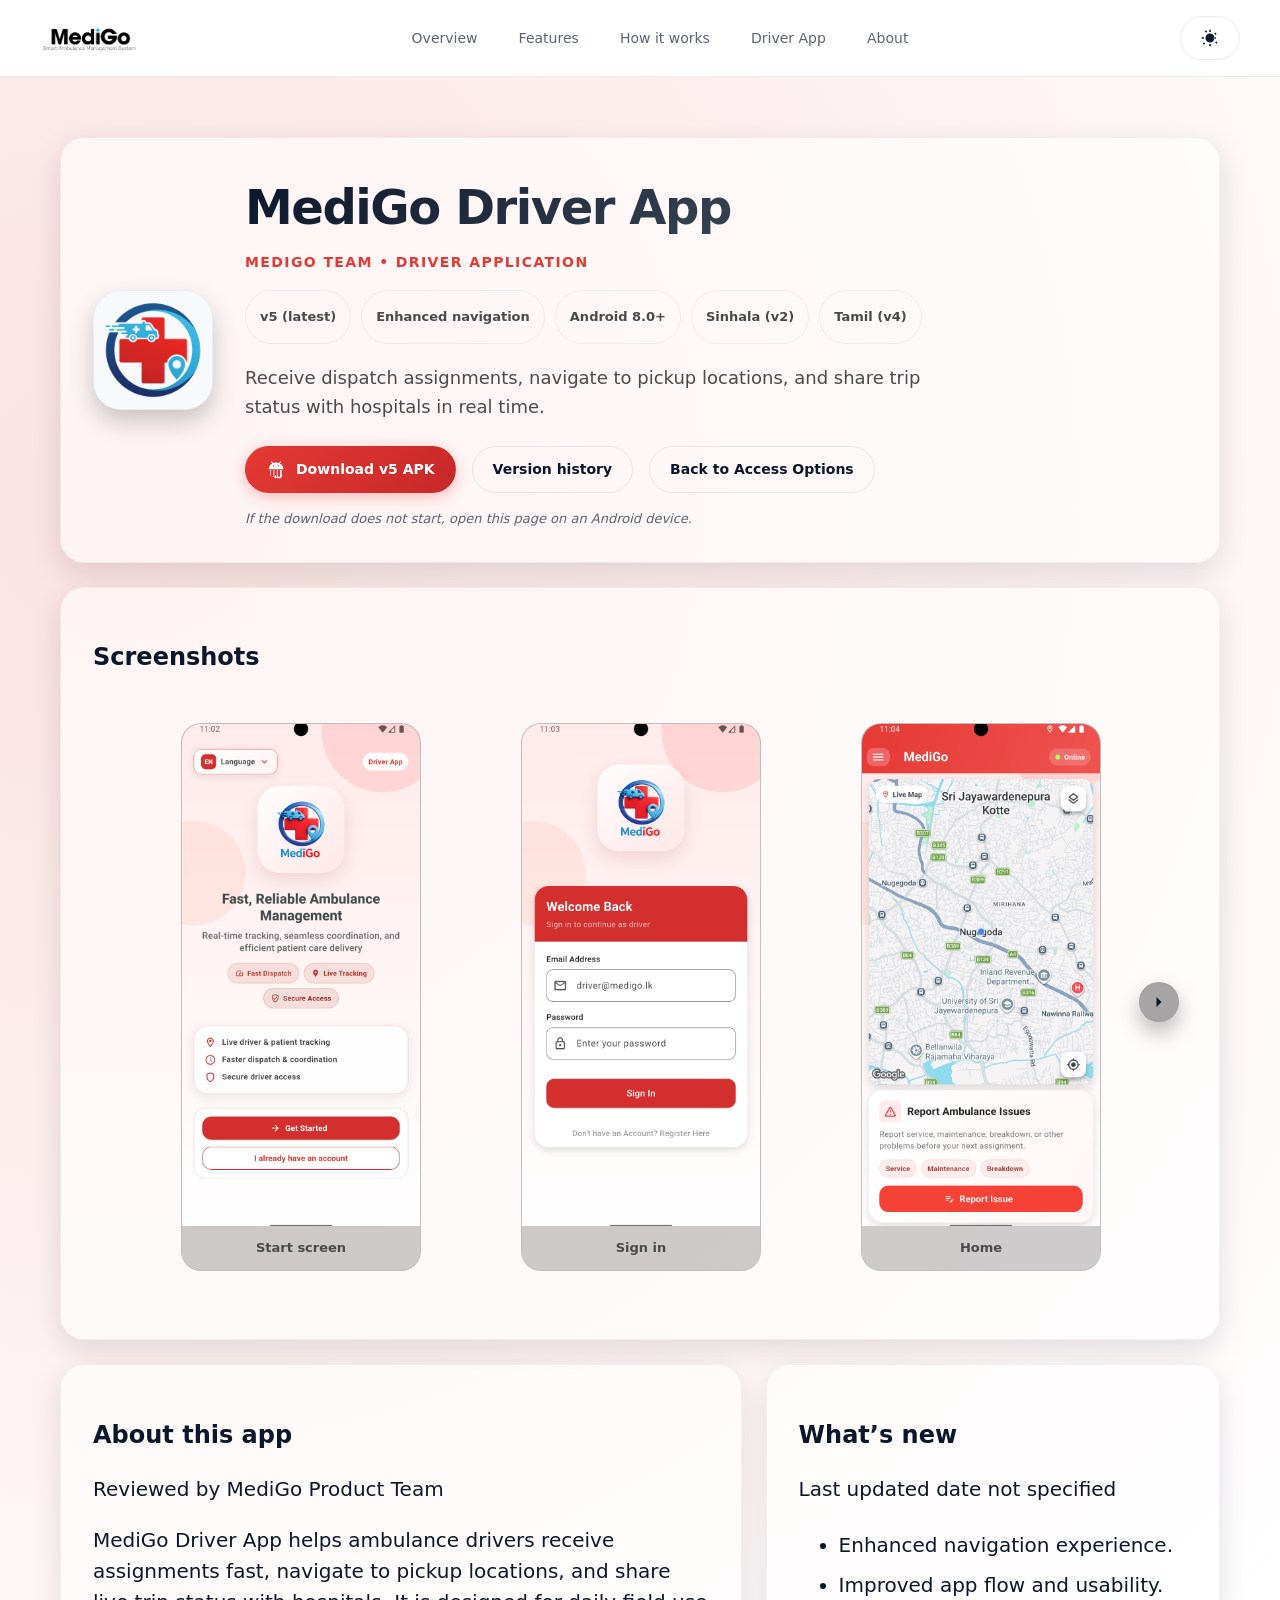
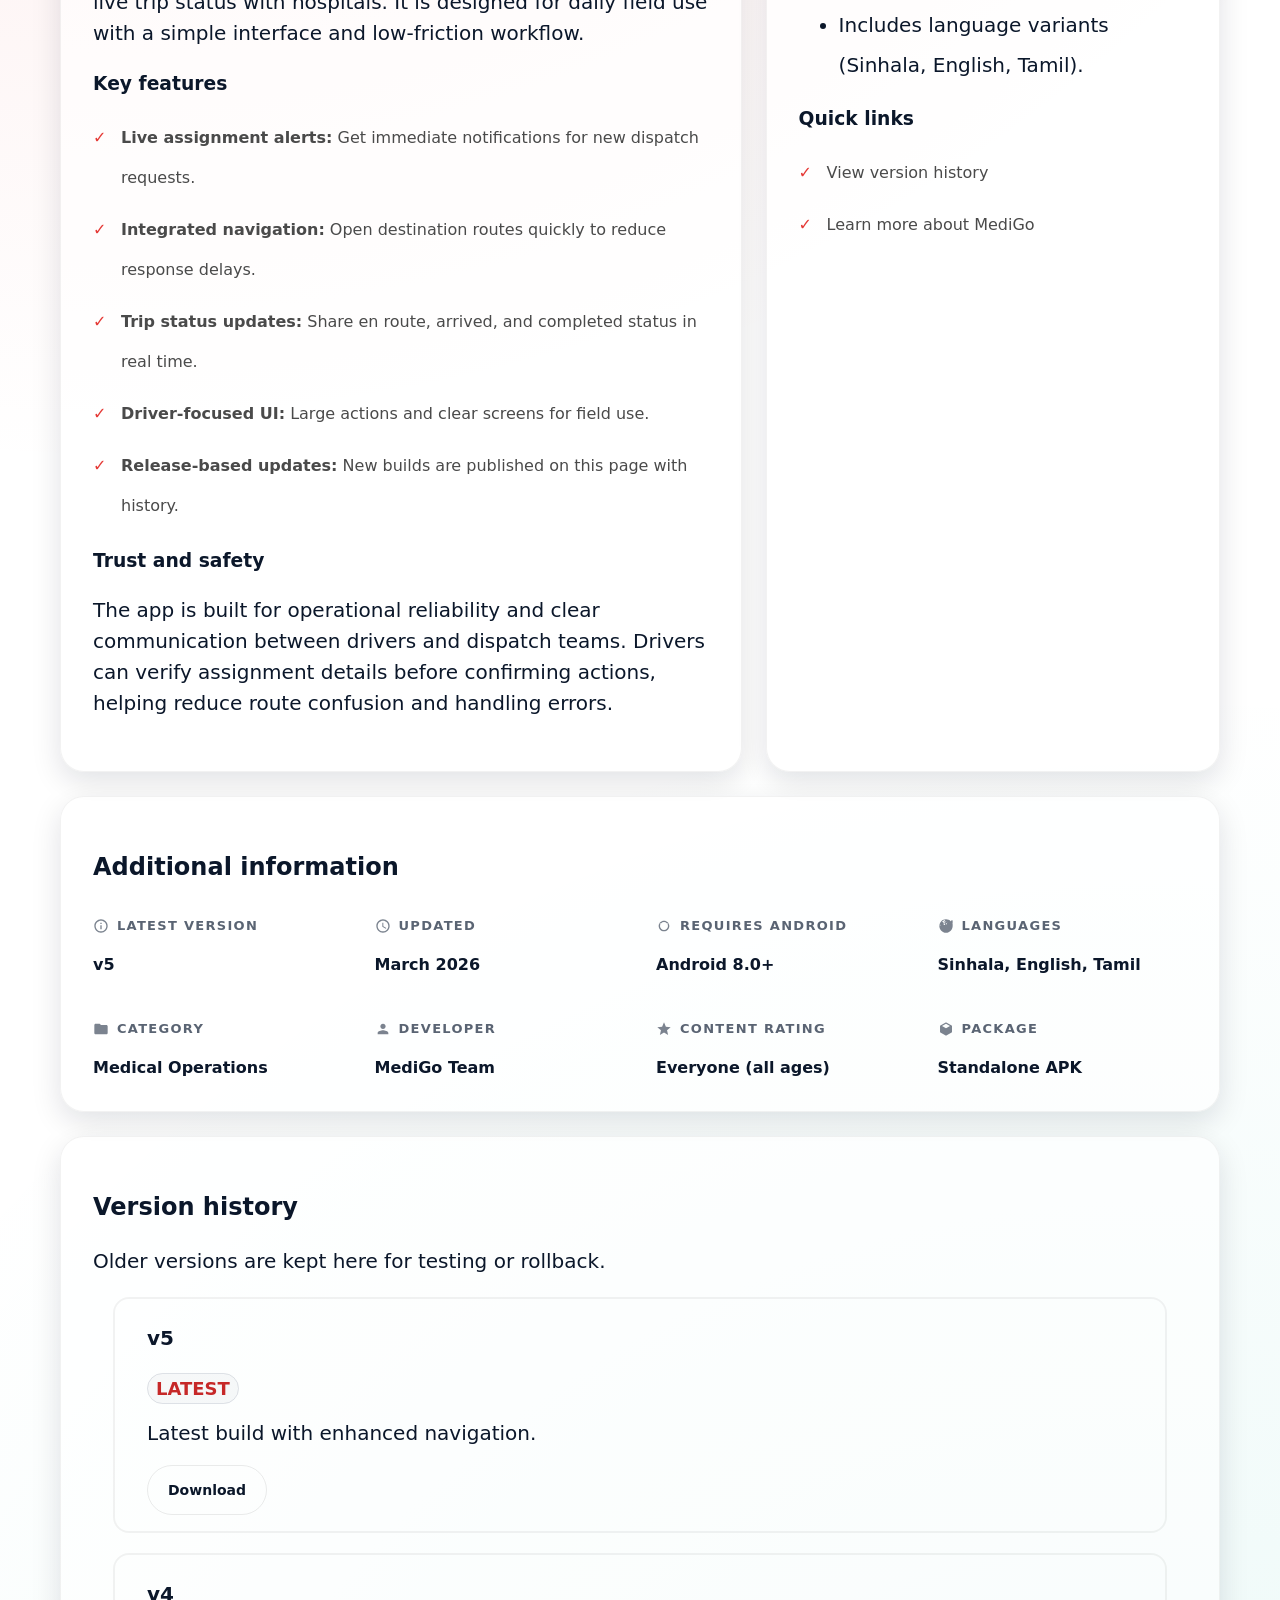
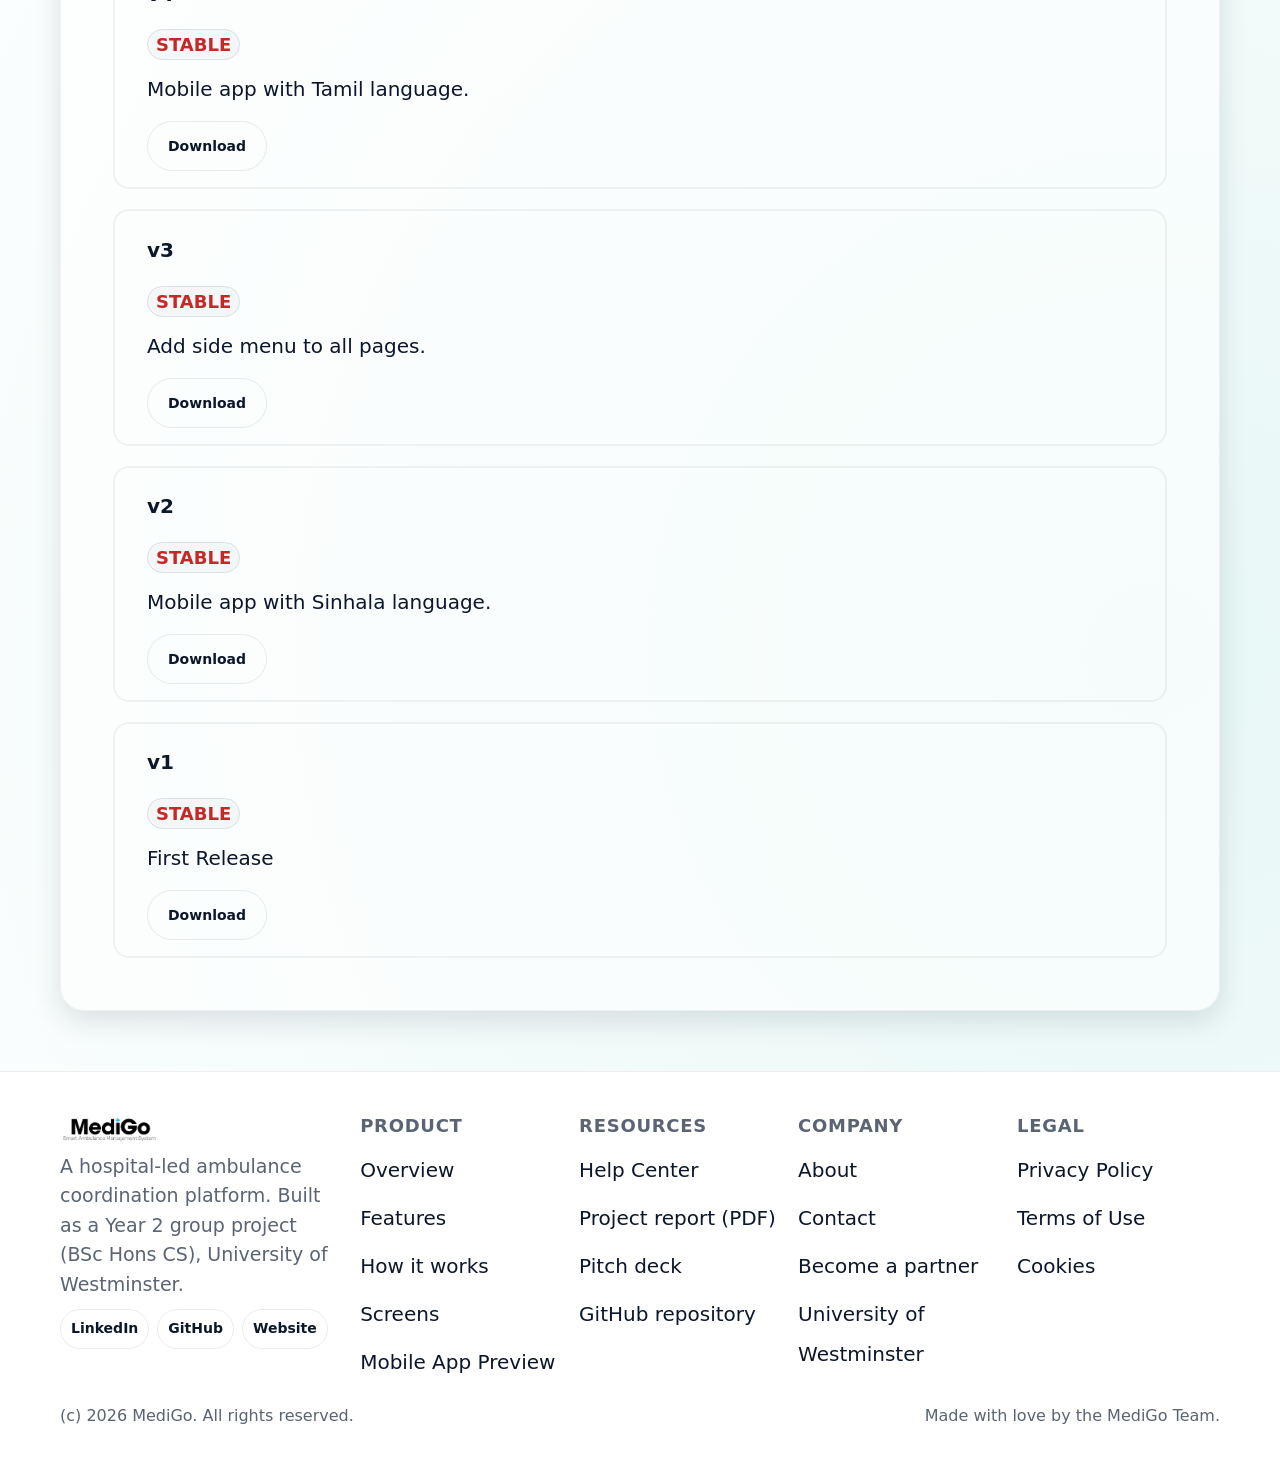
==== commit 504c1f9a: "Implement horizontal shots carousel with navigation buttons and accessibility features" ====
--- a/driver-app.html
+++ b/driver-app.html
@@ -44,6 +44,12 @@
         <path
           fill="currentColor"
           d="M12 2C6.5 2 2 6.5 2 12s4.5 10 10 10s10-4.5 10-10S17.5 2 12 2zm0 18c-4.4 0-8-3.6-8-8s3.6-8 8-8s8 3.6 8 8s-3.6 8-8 8zm.5-13H11v6l5.2 3.2l.8-1.3l-4.5-2.7V7z"
+        />
+      </symbol>
+      <symbol id="i-android" viewBox="0 0 24 24">
+        <path
+          fill="currentColor"
+          d="M17.6 9.48c-.44 0-.8-.36-.8-.8s.36-.8.8-.8s.8.36.8.8s-.36.8-.8.8zm-11.2 0c-.44 0-.8-.36-.8-.8s.36-.8.8-.8s.8.36.8.8s-.36.8-.8.8zM12 4c-4.42 0-8 3.58-8 8s3.58 8 8 8s8-3.58 8-8s-3.58-8-8-8zm0 14c-3.31 0-6-2.69-6-6s2.69-6 6-6s6 2.69 6 6s-2.69 6-6 6z"
         />
       </symbol>
       <symbol id="i-globe" viewBox="0 0 24 24">
@@ -197,43 +203,71 @@
               <div class="store-head">
                 <h2 id="screenshots-title">Screenshots</h2>
               </div>
-              <div
-                class="shots-scroller"
-                role="list"
-                aria-label="Driver app screenshots"
-              >
-                <figure class="screenshot-card" role="listitem">
-                  <img
-                    src="./assets/driver-application/start-screen.png"
-                    alt="Driver app start screen"
-                    loading="lazy"
-                  />
-                  <figcaption>Start screen</figcaption>
-                </figure>
-                <figure class="screenshot-card" role="listitem">
-                  <img
-                    src="./assets/driver-application/signIn-page.png"
-                    alt="Driver app sign in screen"
-                    loading="lazy"
-                  />
-                  <figcaption>Sign in</figcaption>
-                </figure>
-                <figure class="screenshot-card" role="listitem">
-                  <img
-                    src="./assets/driver-application/home-page.png"
-                    alt="Driver app home screen"
-                    loading="lazy"
-                  />
-                  <figcaption>Home</figcaption>
-                </figure>
-                <figure class="screenshot-card" role="listitem">
-                  <img
-                    src="./assets/driver-application/navigation-page.png"
-                    alt="Driver app navigation screen"
-                    loading="lazy"
-                  />
-                  <figcaption>Navigation</figcaption>
-                </figure>
+              <div class="shots-carousel" data-shots-carousel>
+                <button
+                  class="shots-arrow shots-arrow--left"
+                  type="button"
+                  data-shots-prev
+                  aria-label="Scroll screenshots left"
+                  aria-controls="driver-shots"
+                >
+                  <svg width="20" height="20" aria-hidden="true">
+                    <use href="#i-arrow" />
+                  </svg>
+                </button>
+
+                <div
+                  id="driver-shots"
+                  class="shots-scroller"
+                  role="list"
+                  aria-label="Driver app screenshots"
+                  tabindex="0"
+                >
+                  <figure class="screenshot-card" role="listitem">
+                    <img
+                      src="./assets/driver-application/start-screen.png"
+                      alt="Driver app start screen"
+                      loading="lazy"
+                    />
+                    <figcaption>Start screen</figcaption>
+                  </figure>
+                  <figure class="screenshot-card" role="listitem">
+                    <img
+                      src="./assets/driver-application/signIn-page.png"
+                      alt="Driver app sign in screen"
+                      loading="lazy"
+                    />
+                    <figcaption>Sign in</figcaption>
+                  </figure>
+                  <figure class="screenshot-card" role="listitem">
+                    <img
+                      src="./assets/driver-application/home-page.png"
+                      alt="Driver app home screen"
+                      loading="lazy"
+                    />
+                    <figcaption>Home</figcaption>
+                  </figure>
+                  <figure class="screenshot-card" role="listitem">
+                    <img
+                      src="./assets/driver-application/navigation-page.png"
+                      alt="Driver app navigation screen"
+                      loading="lazy"
+                    />
+                    <figcaption>Navigation</figcaption>
+                  </figure>
+                </div>
+
+                <button
+                  class="shots-arrow shots-arrow--right"
+                  type="button"
+                  data-shots-next
+                  aria-label="Scroll screenshots right"
+                  aria-controls="driver-shots"
+                >
+                  <svg width="20" height="20" aria-hidden="true">
+                    <use href="#i-arrow" />
+                  </svg>
+                </button>
               </div>
             </section>
 
@@ -381,74 +415,85 @@
                 Older versions are kept here for testing or rollback.
               </p>
               <ul class="release-list" aria-label="App release history">
-                <li class="release-item">
-                  <div>
-                    <div class="tag-row">
-                      <h3>v5</h3>
-                      <span class="tag latest">LATEST</span>
-                    </div>
+                <div class="release-item">
+                  <li>
+                    <h4>v5</h4>
+                    <span class="tag latest">LATEST</span>
                     <p>Latest build with enhanced navigation.</p>
-                  </div>
-                  <a
-                    class="btn btn-outline"
-                    href="https://firebasestorage.googleapis.com/v0/b/medigo-cs03.firebasestorage.app/o/App%20V5%2Fapp-release.apk?alt=media&token=f9d496f9-10c6-4e24-abe0-0ac0d6ce223b"
-                    target="_blank"
-                    rel="noopener noreferrer"
-                  >
-                    Download
-                  </a>
-                </li>
-                <li class="release-item">
-                  <div>
-                    <div class="tag-row">
-                      <h3>v4</h3>
-                      <span class="tag">STABLE</span>
-                    </div>
+                    <a
+                      class="btn btn-outline"
+                      href="https://firebasestorage.googleapis.com/v0/b/medigo-cs03.firebasestorage.app/o/App%20V5%2Fapp-release.apk?alt=media&token=f9d496f9-10c6-4e24-abe0-0ac0d6ce223b"
+                      target="_blank"
+                      rel="noopener noreferrer"
+                    >
+                      Download
+                    </a>
+                  </li>
+                </div>
+
+                <div class="release-item">
+                  <li>
+                    <h4>v4</h4>
+                    <span class="tag">STABLE</span>
                     <p>Mobile app with Tamil language.</p>
-                  </div>
-                  <a
-                    class="btn btn-outline"
-                    href="https://firebasestorage.googleapis.com/v0/b/medigo-cs03.firebasestorage.app/o/App%20V3%20-%20side%20menu%20real%2Fapp-release.apk?alt=media&token=8b266348-d9b0-4ea2-8836-aa9ffd51bd1b"
-                    target="_blank"
-                    rel="noopener noreferrer"
-                  >
-                    Download
-                  </a>
-                </li>
-                <li class="release-item">
-                  <div>
-                    <div class="tag-row">
-                      <h3>v3</h3>
-                      <span class="tag">STABLE</span>
-                    </div>
+                    <a
+                      class="btn btn-outline"
+                      href="https://firebasestorage.googleapis.com/v0/b/medigo-cs03.firebasestorage.app/o/App%20V3%20-%20side%20menu%20real%2Fapp-release.apk?alt=media&token=8b266348-d9b0-4ea2-8836-aa9ffd51bd1b"
+                      target="_blank"
+                      rel="noopener noreferrer"
+                    >
+                      Download
+                    </a>
+                  </li>
+                </div>
+
+                <div class="release-item">
+                  <li>
+                    <h4>v3</h4>
+                    <span class="tag">STABLE</span>
                     <p>Add side menu to all pages.</p>
-                  </div>
-                  <a
-                    class="btn btn-outline"
-                    href="https://firebasestorage.googleapis.com/v0/b/medigo-cs03.firebasestorage.app/o/App%20V3%20-%20side%20menu%20real%2Fapp-release.apk?alt=media&token=8b266348-d9b0-4ea2-8836-aa9ffd51bd1b"
-                    target="_blank"
-                    rel="noopener noreferrer"
-                  >
-                    Download
-                  </a>
-                </li>
-                <li class="release-item">
-                  <div>
-                    <div class="tag-row">
-                      <h3>v2</h3>
-                      <span class="tag">STABLE</span>
-                    </div>
+                    <a
+                      class="btn btn-outline"
+                      href="https://firebasestorage.googleapis.com/v0/b/medigo-cs03.firebasestorage.app/o/App%20V3%20-%20side%20menu%20real%2Fapp-release.apk?alt=media&token=8b266348-d9b0-4ea2-8836-aa9ffd51bd1b"
+                      target="_blank"
+                      rel="noopener noreferrer"
+                    >
+                      Download
+                    </a>
+                  </li>
+                </div>
+
+                <div class="release-item">
+                  <li>
+                    <h4>v2</h4>
+                    <span class="tag">STABLE</span>
                     <p>Mobile app with Sinhala language.</p>
-                  </div>
-                  <a
-                    class="btn btn-outline"
-                    href="https://firebasestorage.googleapis.com/v0/b/medigo-cs03.firebasestorage.app/o/App%20V2%20-%20Sinhala%2Fapp-release.apk?alt=media&token=349684bb-360c-4687-b5e1-8aa8b5900f0d"
-                    target="_blank"
-                    rel="noopener noreferrer"
-                  >
-                    Download
-                  </a>
-                </li>
+                    <a
+                      class="btn btn-outline"
+                      href="https://firebasestorage.googleapis.com/v0/b/medigo-cs03.firebasestorage.app/o/App%20V2%20-%20Sinhala%2Fapp-release.apk?alt=media&token=349684bb-360c-4687-b5e1-8aa8b5900f0d"
+                      target="_blank"
+                      rel="noopener noreferrer"
+                    >
+                      Download
+                    </a>
+                  </li>
+                </div>
+
+                <div class="release-item">
+                  <li>
+                    <h4>v1</h4>
+                    <span class="tag">STABLE</span>
+                    <p>First Release</p>
+                    <a
+                      class="btn btn-outline"
+                      href="https://firebasestorage.googleapis.com/v0/b/medigo-cs03.firebasestorage.app/o/app-release.apk?alt=media&token=9f7e5827-1c1a-4cfd-a7e0-a17cd33dbfe7"
+                      target="_blank"
+                      rel="noopener noreferrer"
+                    >
+                      Download
+                    </a>
+                  </li>
+                </div>
                 <!-- Add future versions here by copying one .release-item block -->
               </ul>
             </section>
--- a/driver-app.css
+++ b/driver-app.css
@@ -37,12 +37,10 @@
 }
 
 .android-icon {
-  width: 20px;
   height: 20px;
 }
 
 .driver-page {
-  padding: 40px 0 100px;
   position: relative;
   overflow: visible;
   background:
@@ -176,19 +174,83 @@
   display: flex;
   gap: 20px;
   overflow-x: auto;
-  padding: 10px 0 20px;
+  padding: 10px 48px 20px;
   scroll-snap-type: x mandatory;
-  scrollbar-width: thin;
-  scrollbar-color: var(--brand) transparent;
+  scroll-padding-inline: 48px;
+  scroll-behavior: smooth;
+}
+
+.shots-carousel {
+  position: relative;
+}
+
+.shots-arrow {
+  position: absolute;
+  top: 50%;
+  width: 40px;
+  height: 40px;
+  transform: translateY(-50%);
+  border-radius: 999px;
+  border: 1px solid var(--card-border);
+  background: rgba(0, 0, 0, 0.35);
+  color: var(--text);
+  display: inline-flex;
+  align-items: center;
+  justify-content: center;
+  cursor: pointer;
+  z-index: 2;
+  box-shadow: 0 10px 22px rgba(0, 0, 0, 0.28);
+  transition:
+    opacity 0.2s ease,
+    transform 0.2s ease,
+    background 0.2s ease,
+    border-color 0.2s ease;
+}
+
+.shots-arrow:hover {
+  background: rgba(229, 57, 53, 0.18);
+  border-color: rgba(229, 57, 53, 0.5);
+}
+
+.shots-arrow:active {
+  transform: translateY(-50%) scale(0.96);
+}
+
+.shots-arrow:focus-visible {
+  outline: 2px solid rgba(229, 57, 53, 0.7);
+  outline-offset: 2px;
+}
+
+.shots-arrow:disabled {
+  opacity: 0;
+  pointer-events: none;
+}
+
+.shots-arrow--left {
+  left: 8px;
+}
+
+.shots-arrow--left svg {
+  transform: rotate(180deg);
+}
+
+.shots-arrow--right {
+  right: 8px;
+}
+
+@media (hover: none) {
+  .shots-scroller {
+    padding: 10px 0 20px;
+    scroll-padding-inline: 0;
+  }
+
+  .shots-arrow {
+    display: none;
+  }
 }
 
 .shots-scroller::-webkit-scrollbar {
-  height: 6px;
-}
-
-.shots-scroller::-webkit-scrollbar-thumb {
-  background: var(--brand);
-  border-radius: 10px;
+  display: none;
 }
 
 .screenshot-card {
@@ -295,6 +357,27 @@
   line-height: 1.4;
 }
 
+.release-item {
+  margin: 20px;
+  padding: 0 16px 16px 32px;
+  border-radius: 16px;
+  border: 2px solid var(--card-border);
+  transition: border-color 0.3s ease;
+}
+
+.release-item:hover {
+  border-color: var(--brand);
+}
+
+.release-item li {
+  line-height: 1.5rem;
+}
+
+.store-versions ul {
+  padding: 0;
+  list-style: none;
+}
+
 @media (max-width: 900px) {
   .store-hero {
     grid-template-columns: 1fr;
@@ -313,4 +396,11 @@
   .store-two-col {
     grid-template-columns: 1fr;
   }
-}
+  .release-item {
+    margin: 10px 0;
+    padding: 0 16px 16px;
+  }
+  .release-item li {
+    line-height: 1rem;
+  }
+}
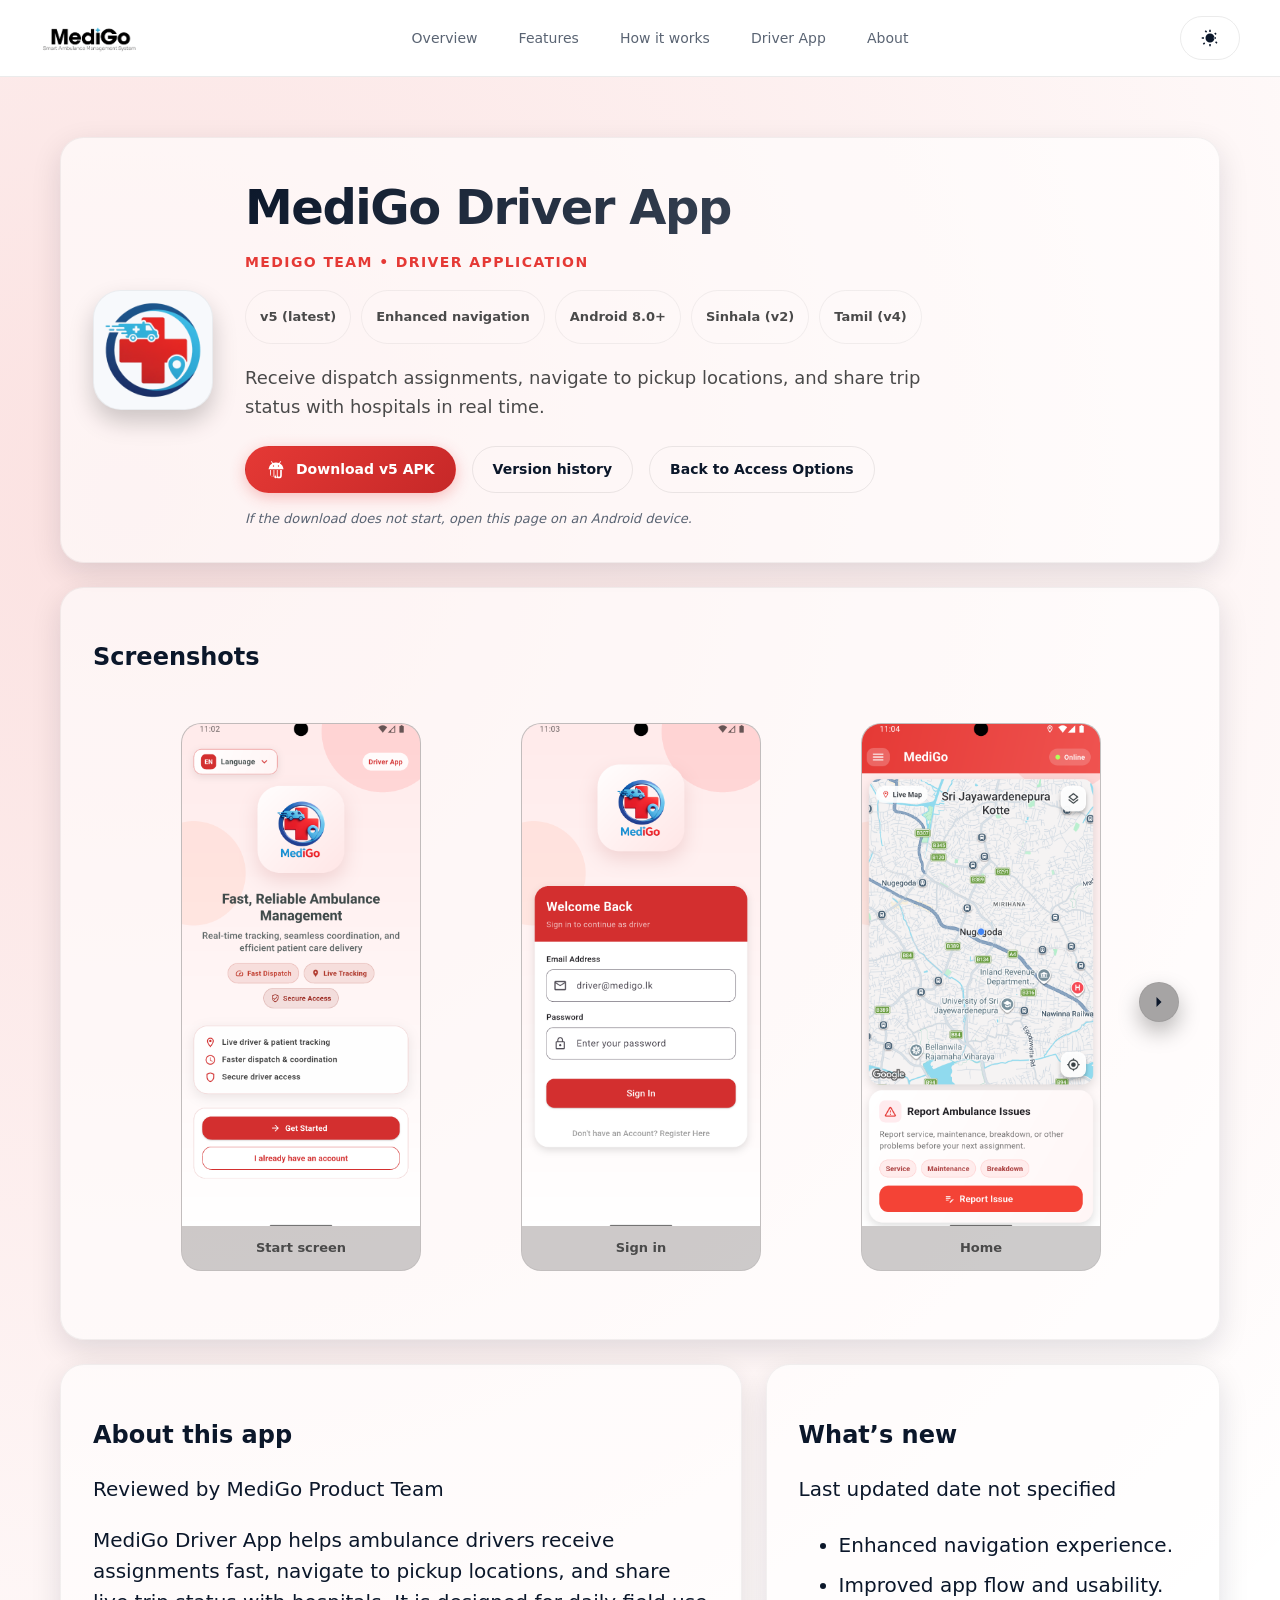
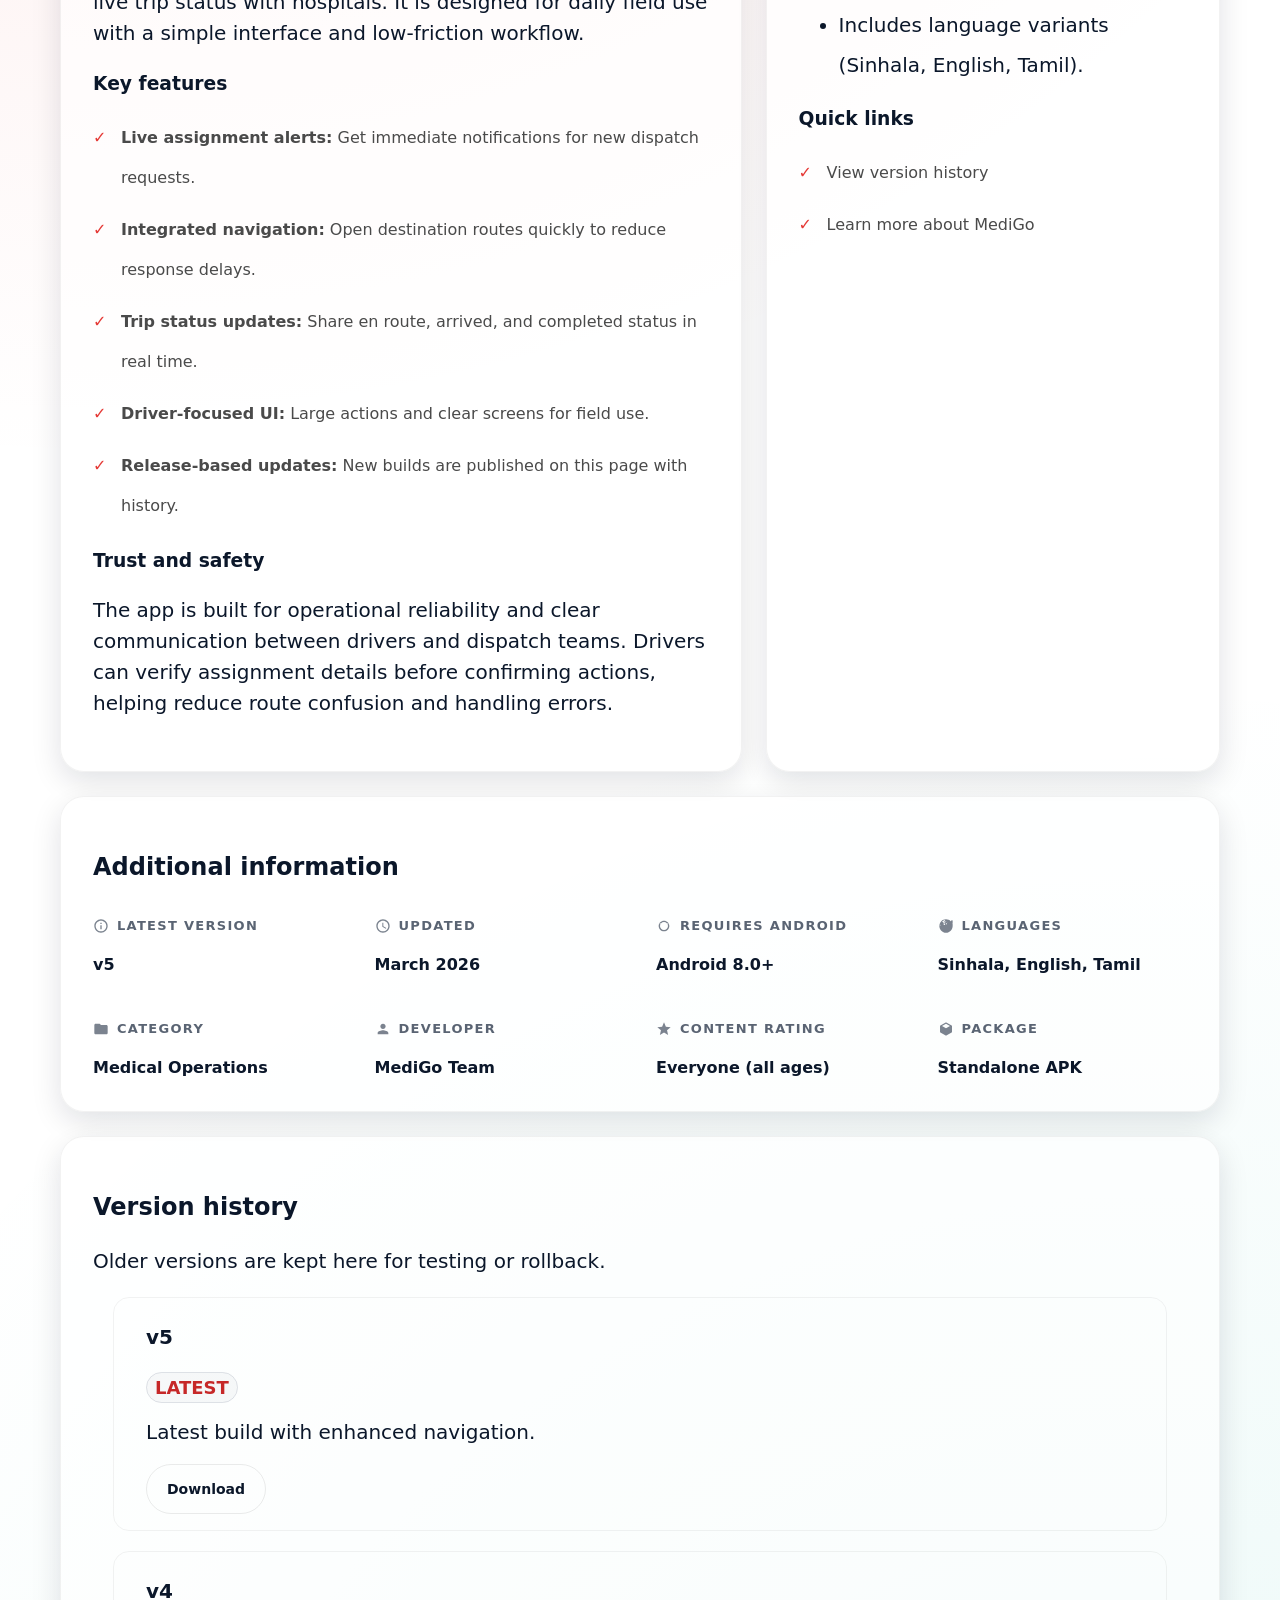
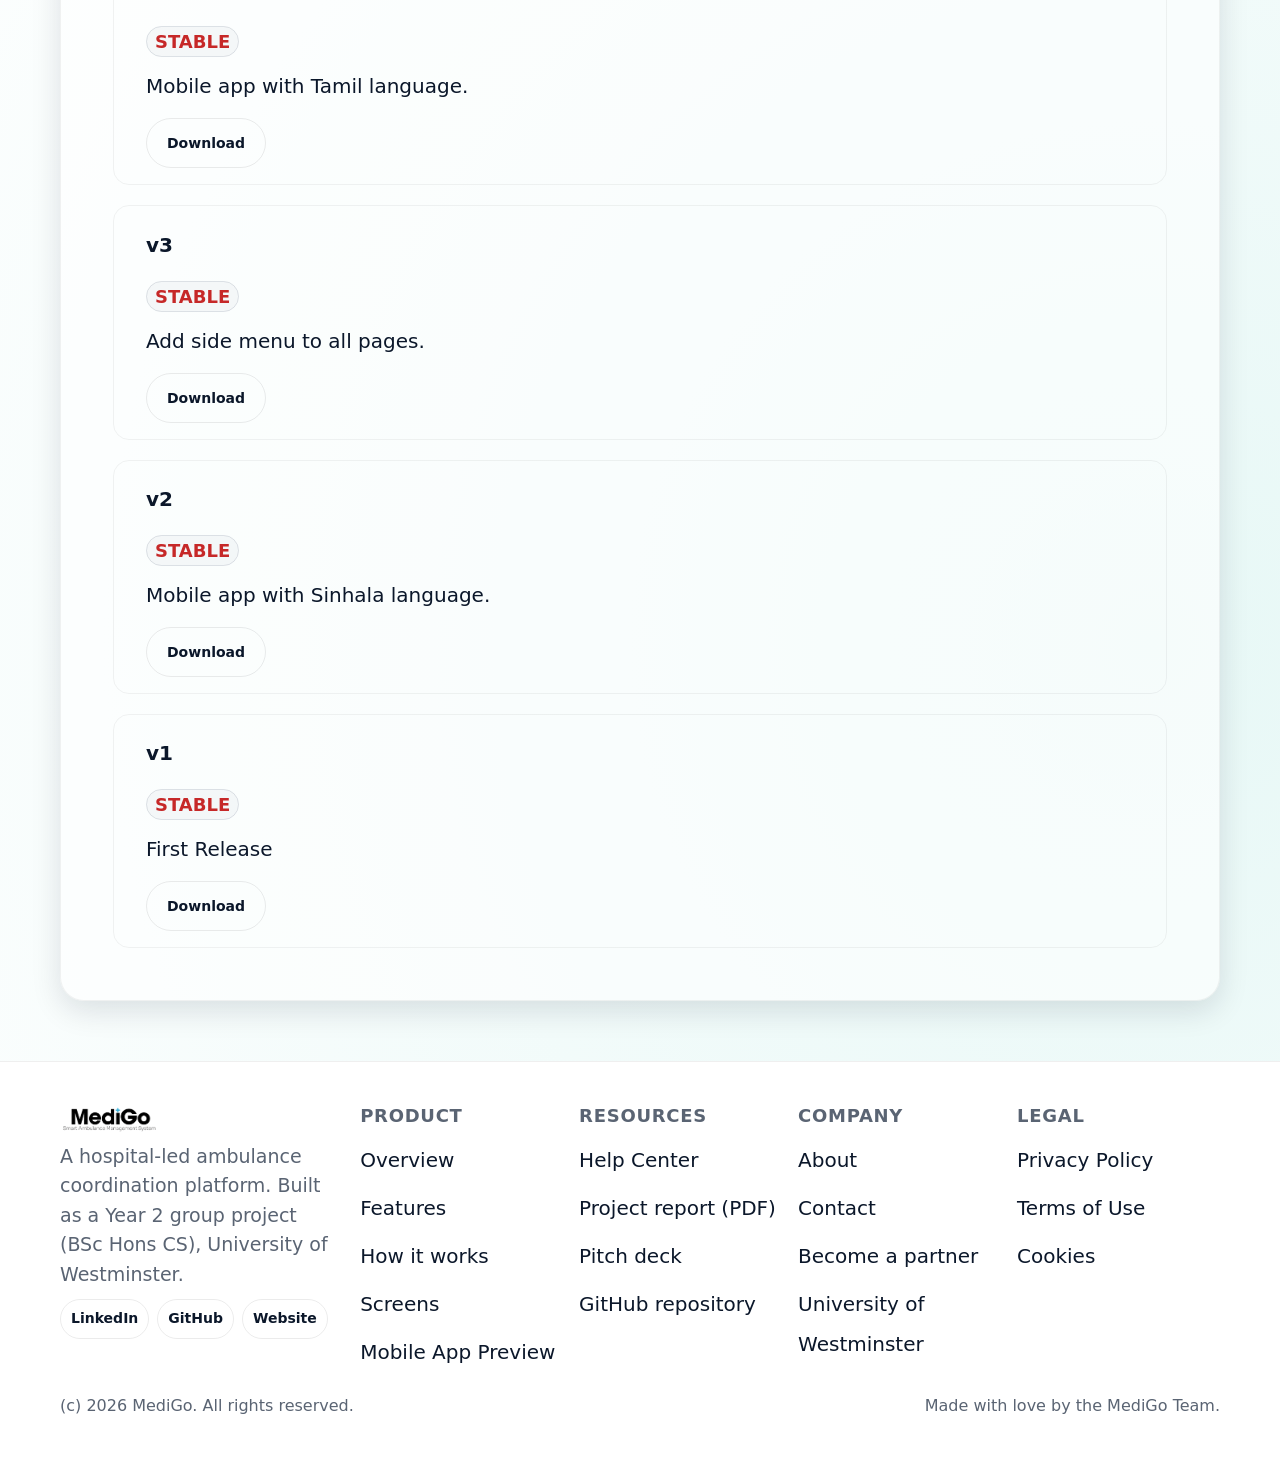
==== commit 0c87da39: "Update" ====
--- a/driver-app.html
+++ b/driver-app.html
@@ -249,6 +249,14 @@
                   </figure>
                   <figure class="screenshot-card" role="listitem">
                     <img
+                      src="./assets/driver-application/start-navigation.png"
+                      alt="Driver app start navigation screen"
+                      loading="lazy"
+                    />
+                    <figcaption>Start Navigation</figcaption>
+                  </figure>
+                  <figure class="screenshot-card" role="listitem">
+                    <img
                       src="./assets/driver-application/navigation-page.png"
                       alt="Driver app navigation screen"
                       loading="lazy"
--- a/driver-app.css
+++ b/driver-app.css
@@ -361,7 +361,7 @@
   margin: 20px;
   padding: 0 16px 16px 32px;
   border-radius: 16px;
-  border: 2px solid var(--card-border);
+  border: 1px solid var(--card-border);
   transition: border-color 0.3s ease;
 }
 
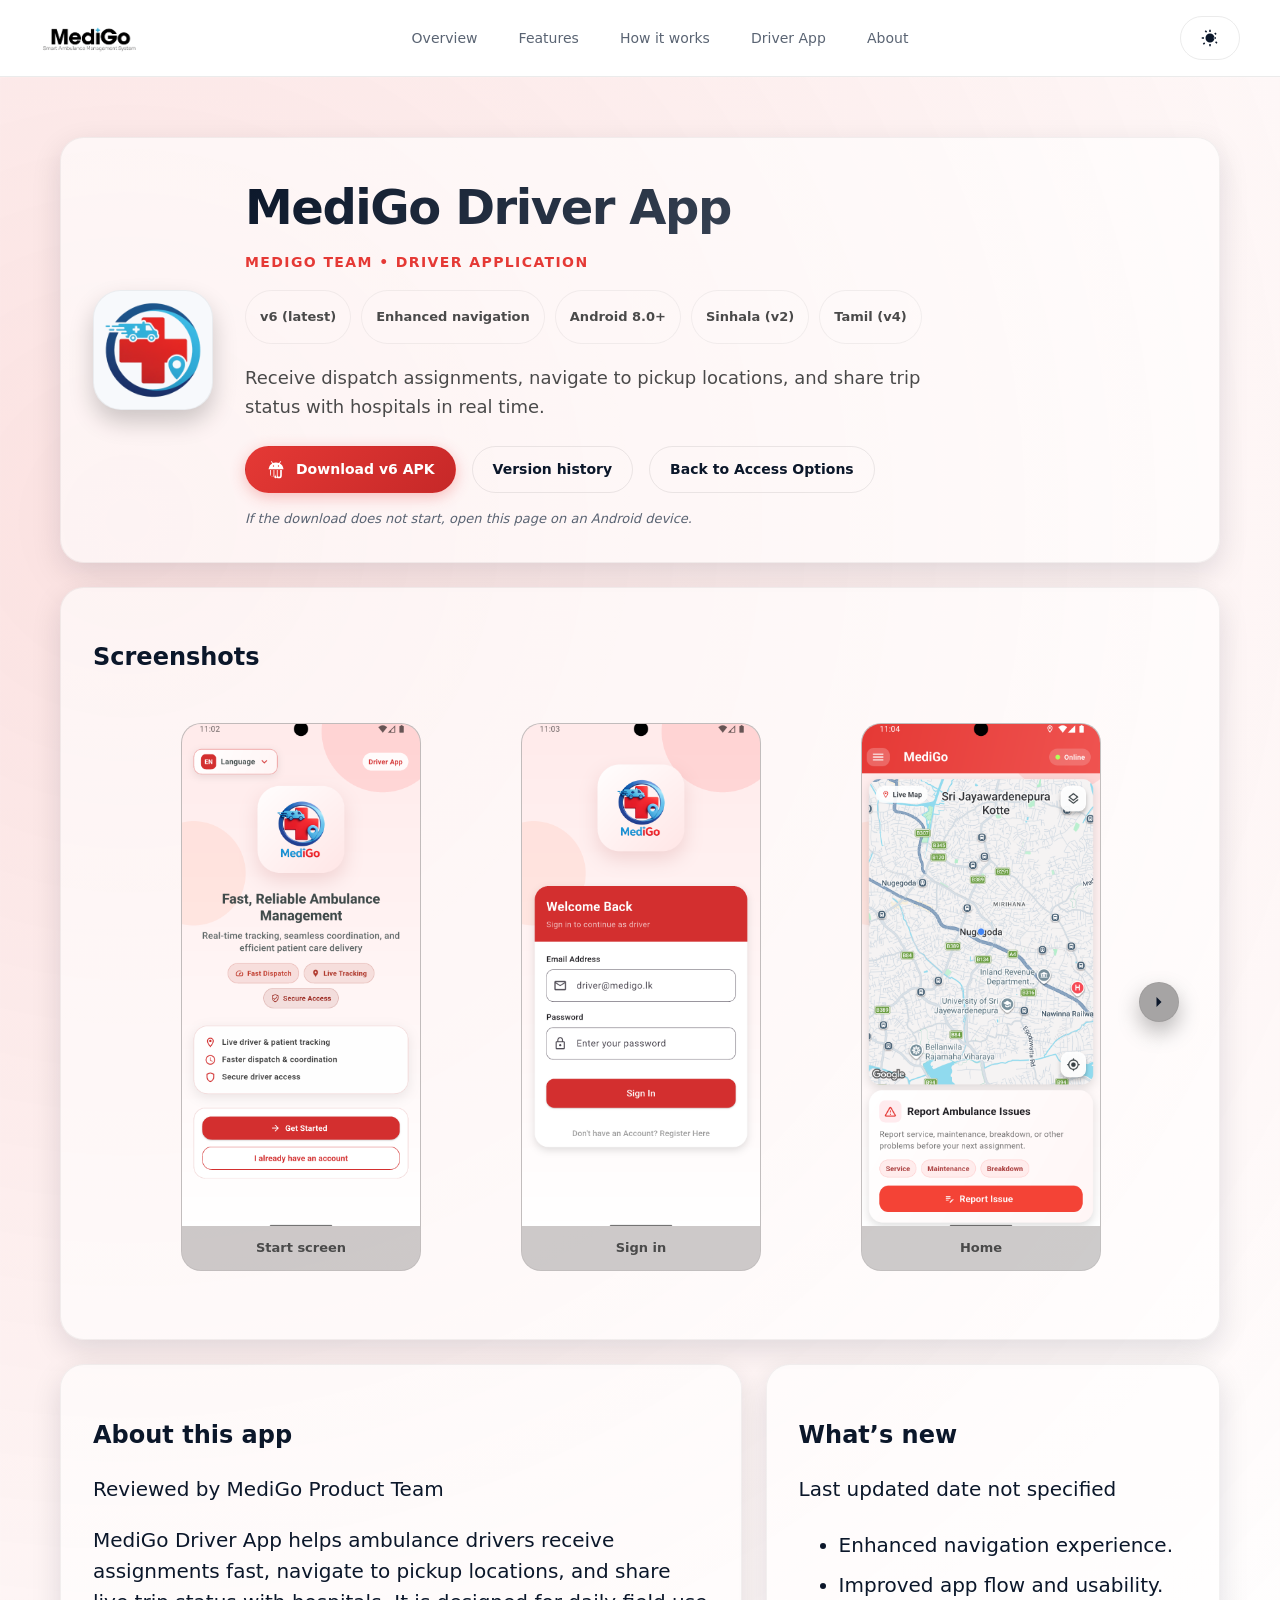
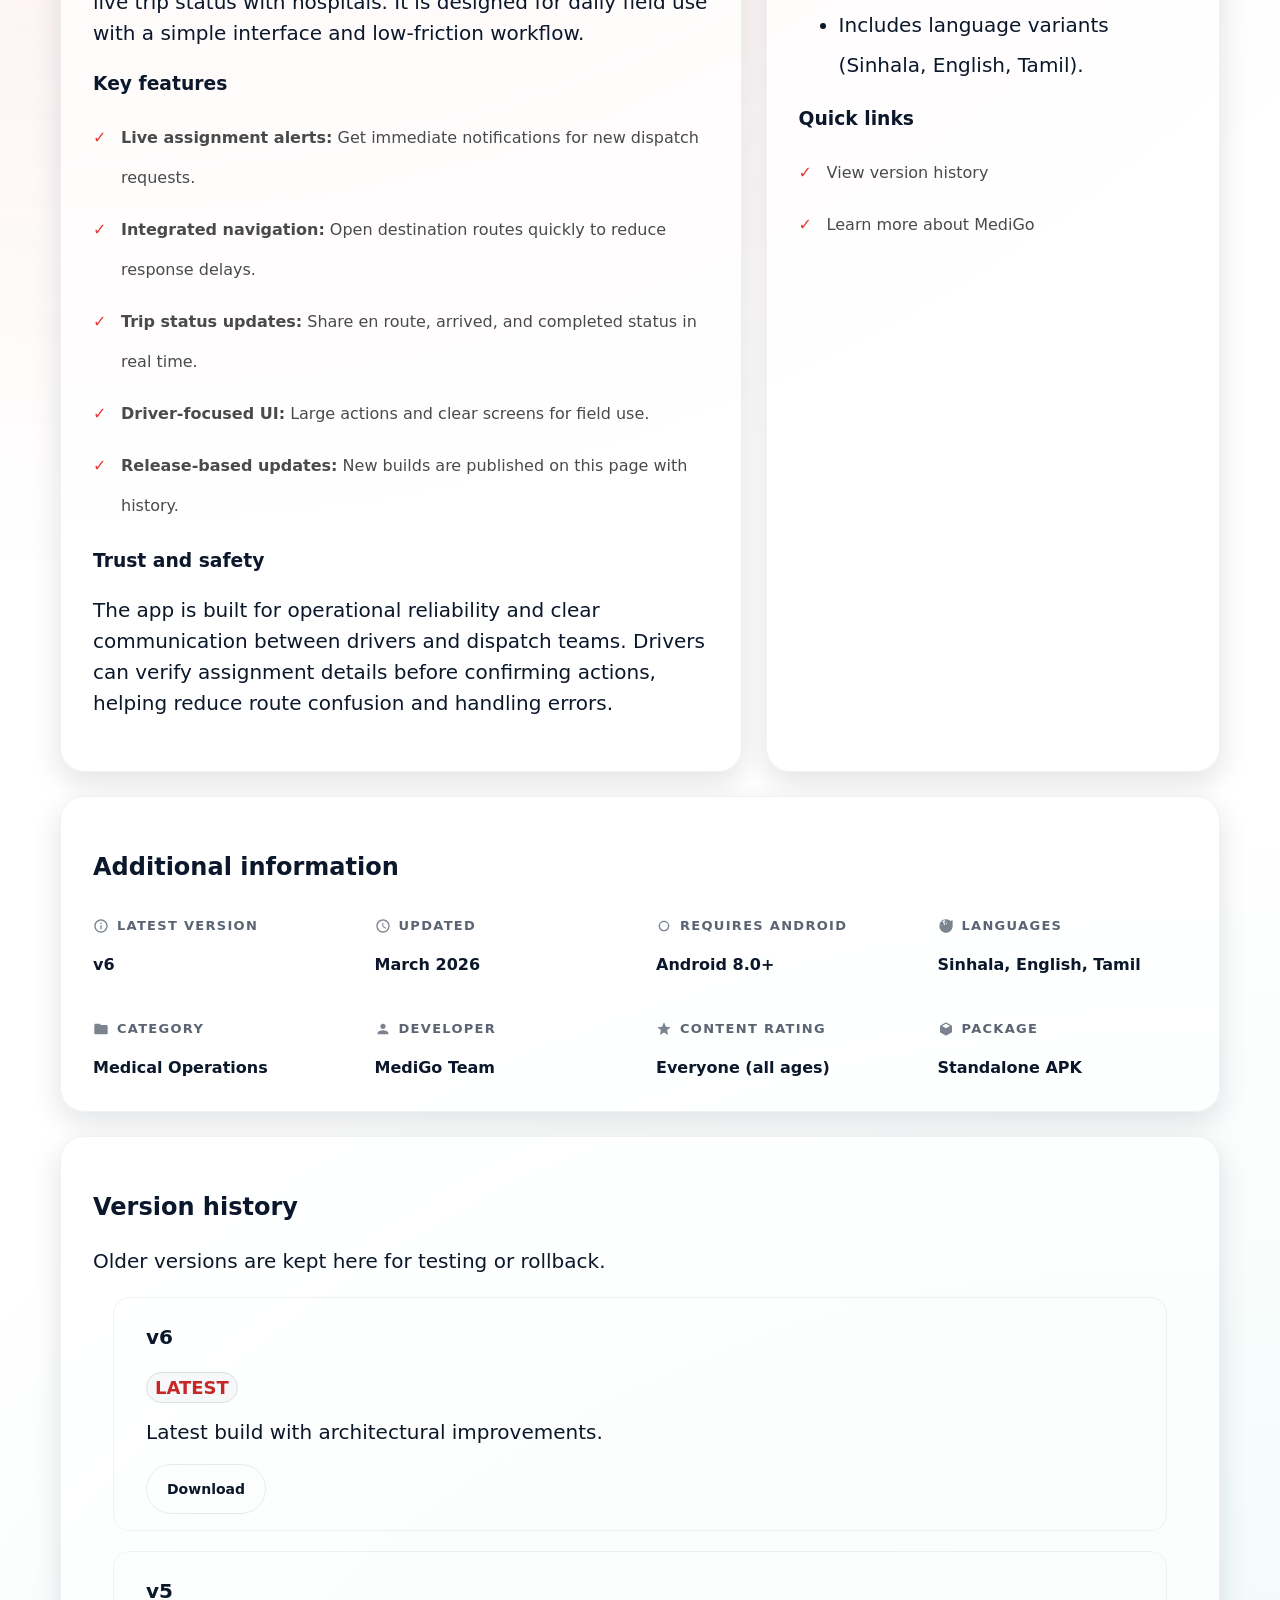
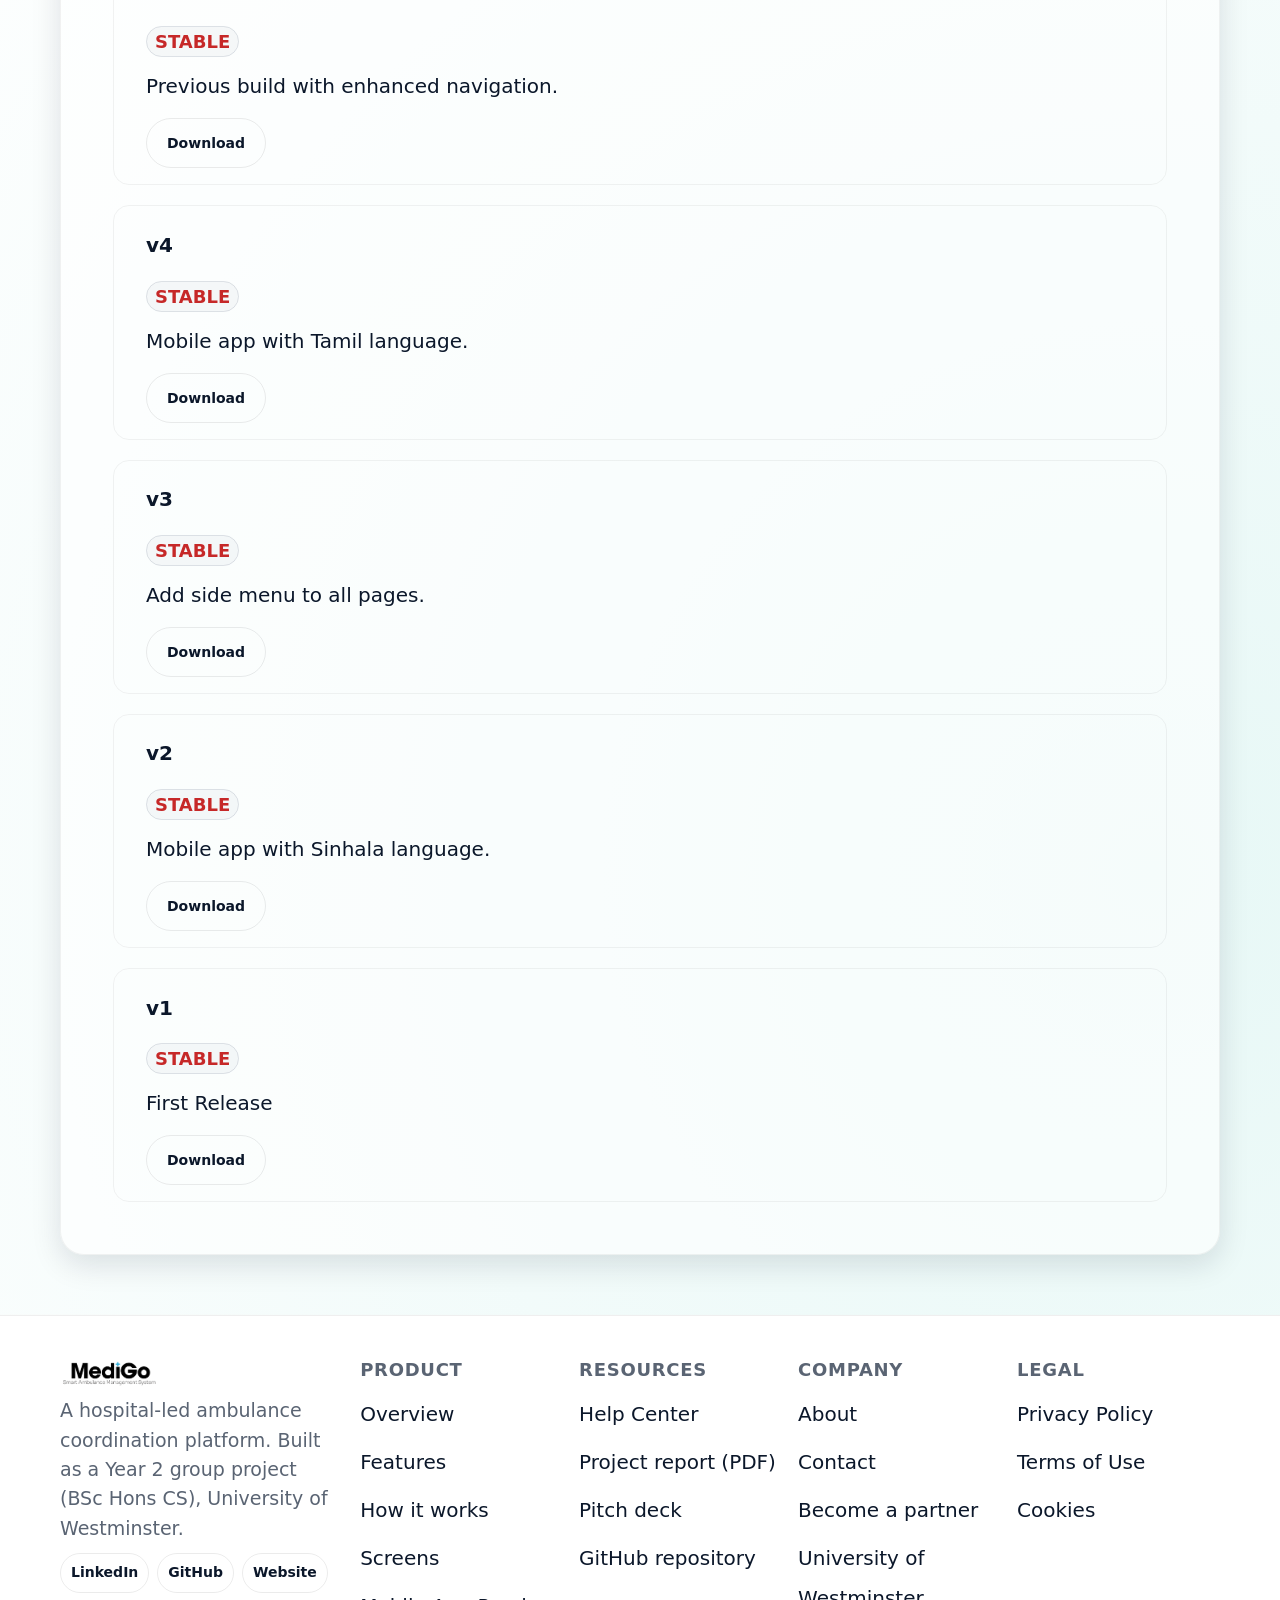
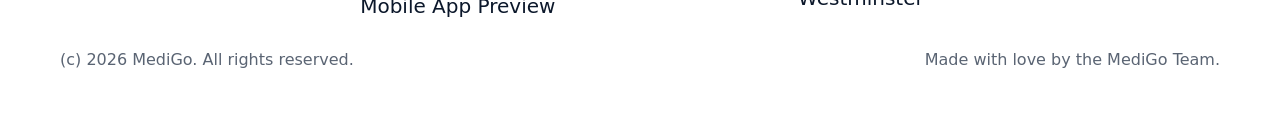
==== commit fe5ba46f: "feat: update driver app to v6 and add new enterprise features to index page" ====
--- a/driver-app.html
+++ b/driver-app.html
@@ -156,7 +156,7 @@
                 </h1>
                 <p class="store-dev">MediGo Team • Driver application</p>
                 <ul class="store-badges" aria-label="App highlights">
-                  <li class="store-badge">v5 (latest)</li>
+                  <li class="store-badge">v6 (latest)</li>
                   <li class="store-badge">Enhanced navigation</li>
                   <li class="store-badge">Android 8.0+</li>
                   <li class="store-badge">Sinhala (v2)</li>
@@ -169,7 +169,7 @@
                 <div class="store-actions">
                   <a
                     class="btn btn-primary btn-download"
-                    href="https://firebasestorage.googleapis.com/v0/b/medigo-cs03.firebasestorage.app/o/App%20V5%2Fapp-release.apk?alt=media&token=f9d496f9-10c6-4e24-abe0-0ac0d6ce223b"
+                    href="https://firebasestorage.googleapis.com/v0/b/medigo-cs03.firebasestorage.app/o/App%20V6%2Fapp-release.apk?alt=media&token=dbbe7894-d335-499d-9057-982be9e1809c"
                     target="_blank"
                     rel="noopener noreferrer"
                   >
@@ -183,7 +183,7 @@
                         d="M7.4 4.2L6 1.8l.8-.5l1.4 2.4A8.8 8.8 0 0 1 12 3c1.3 0 2.6.3 3.8.7l1.4-2.4l.8.5l-1.4 2.4A8.9 8.9 0 0 1 21 11H3a8.9 8.9 0 0 1 4.4-6.8ZM9 8a.8.8 0 1 0 0-1.6A.8.8 0 0 0 9 8Zm6 0a.8.8 0 1 0 0-1.6A.8.8 0 0 0 15 8ZM4 12h2v6.5a1.5 1.5 0 0 0 3 0V12h1v8.5a1.5 1.5 0 0 0 3 0V12h1v6.5a1.5 1.5 0 0 0 3 0V12h2v6.5a3.5 3.5 0 0 1-7 0v-2.1a3.5 3.5 0 0 1-7 0V12Z"
                       />
                     </svg>
-                    Download v5 APK
+                    Download v6 APK
                   </a>
                   <a class="btn btn-outline" href="#versions"
                     >Version history</a
@@ -357,7 +357,7 @@
                     <svg class="meta-icon"><use href="#i-info" /></svg>
                     <span class="label">Latest version</span>
                   </div>
-                  <span class="value">v5</span>
+                  <span class="value">v6</span>
                 </li>
                 <li>
                   <div class="meta-item-head">
@@ -425,9 +425,25 @@
               <ul class="release-list" aria-label="App release history">
                 <div class="release-item">
                   <li>
+                    <h4>v6</h4>
+                    <span class="tag latest">LATEST</span>
+                    <p>Latest build with architectural improvements.</p>
+                    <a
+                      class="btn btn-outline"
+                      href="https://firebasestorage.googleapis.com/v0/b/medigo-cs03.firebasestorage.app/o/App%20V6%2Fapp-release.apk?alt=media&token=dbbe7894-d335-499d-9057-982be9e1809c"
+                      target="_blank"
+                      rel="noopener noreferrer"
+                    >
+                      Download
+                    </a>
+                  </li>
+                </div>
+
+                <div class="release-item">
+                  <li>
                     <h4>v5</h4>
-                    <span class="tag latest">LATEST</span>
-                    <p>Latest build with enhanced navigation.</p>
+                    <span class="tag stable">STABLE</span>
+                    <p>Previous build with enhanced navigation.</p>
                     <a
                       class="btn btn-outline"
                       href="https://firebasestorage.googleapis.com/v0/b/medigo-cs03.firebasestorage.app/o/App%20V5%2Fapp-release.apk?alt=media&token=f9d496f9-10c6-4e24-abe0-0ac0d6ce223b"
